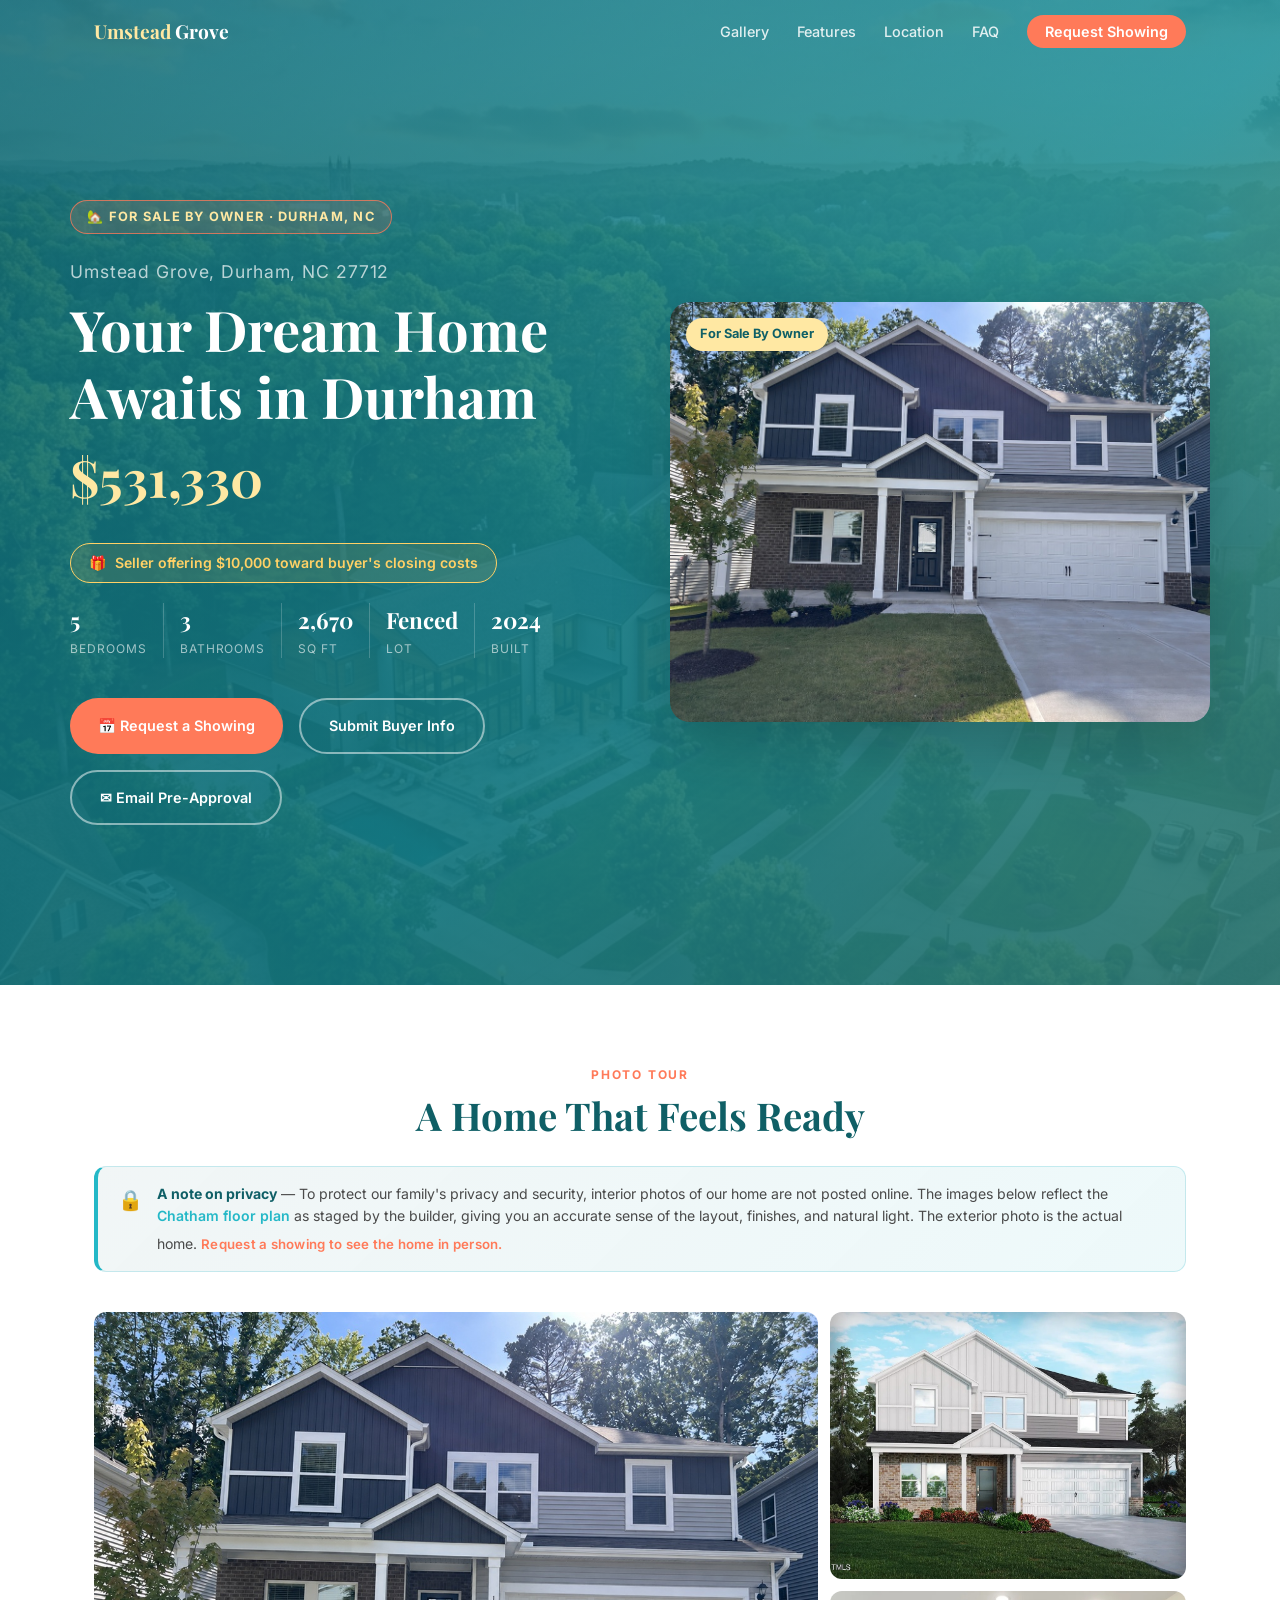
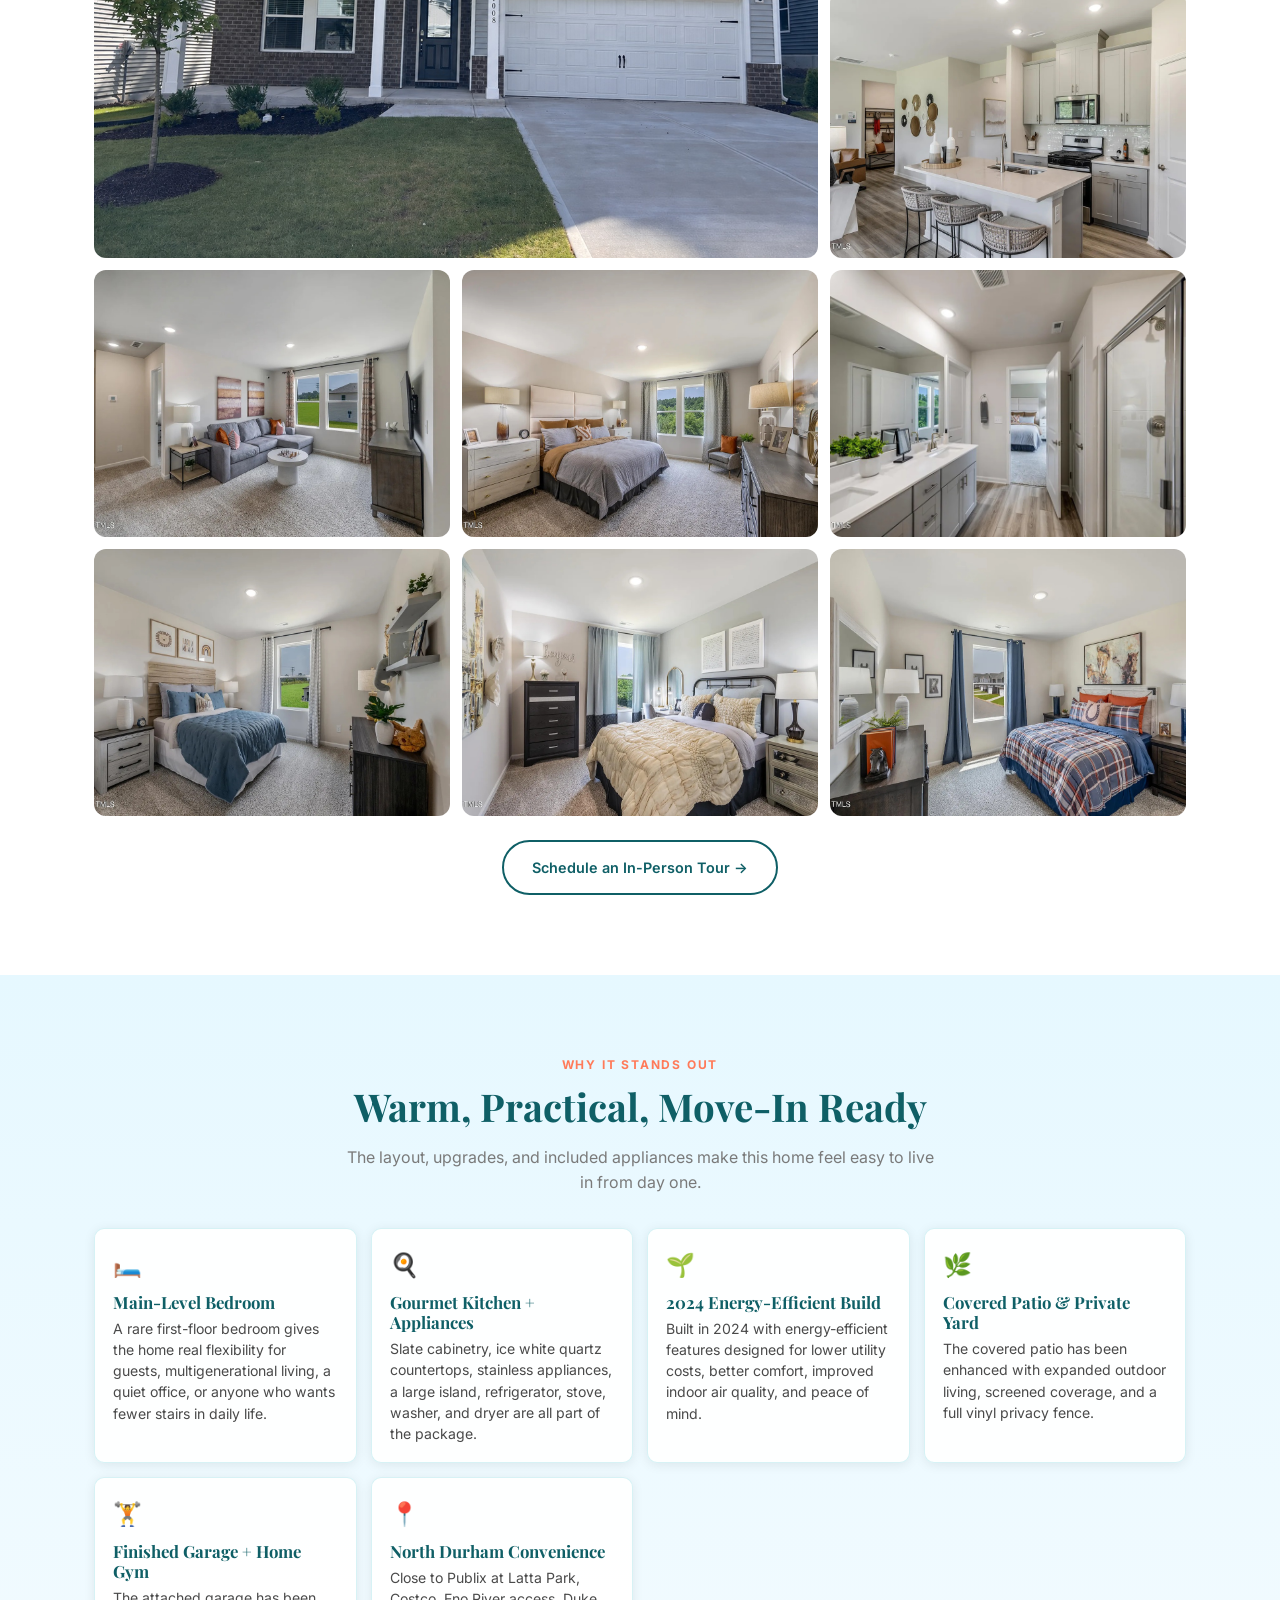
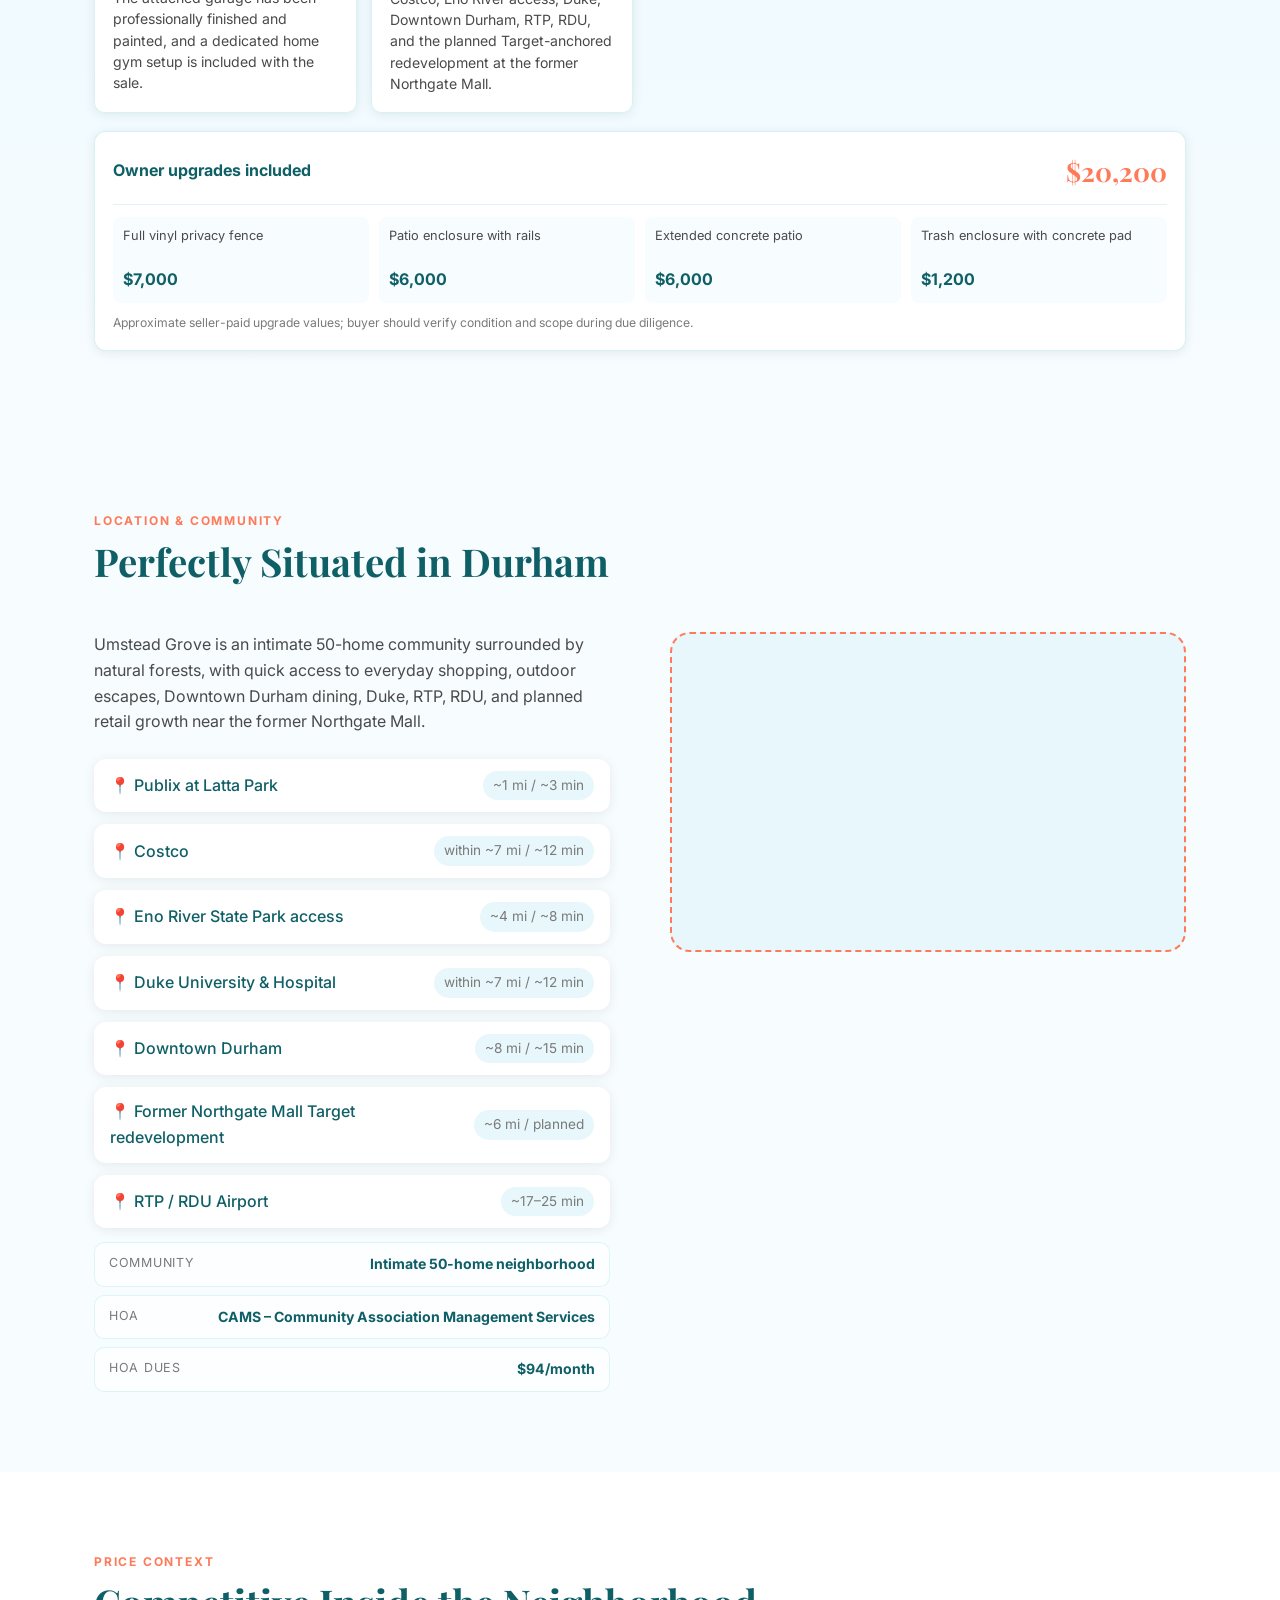
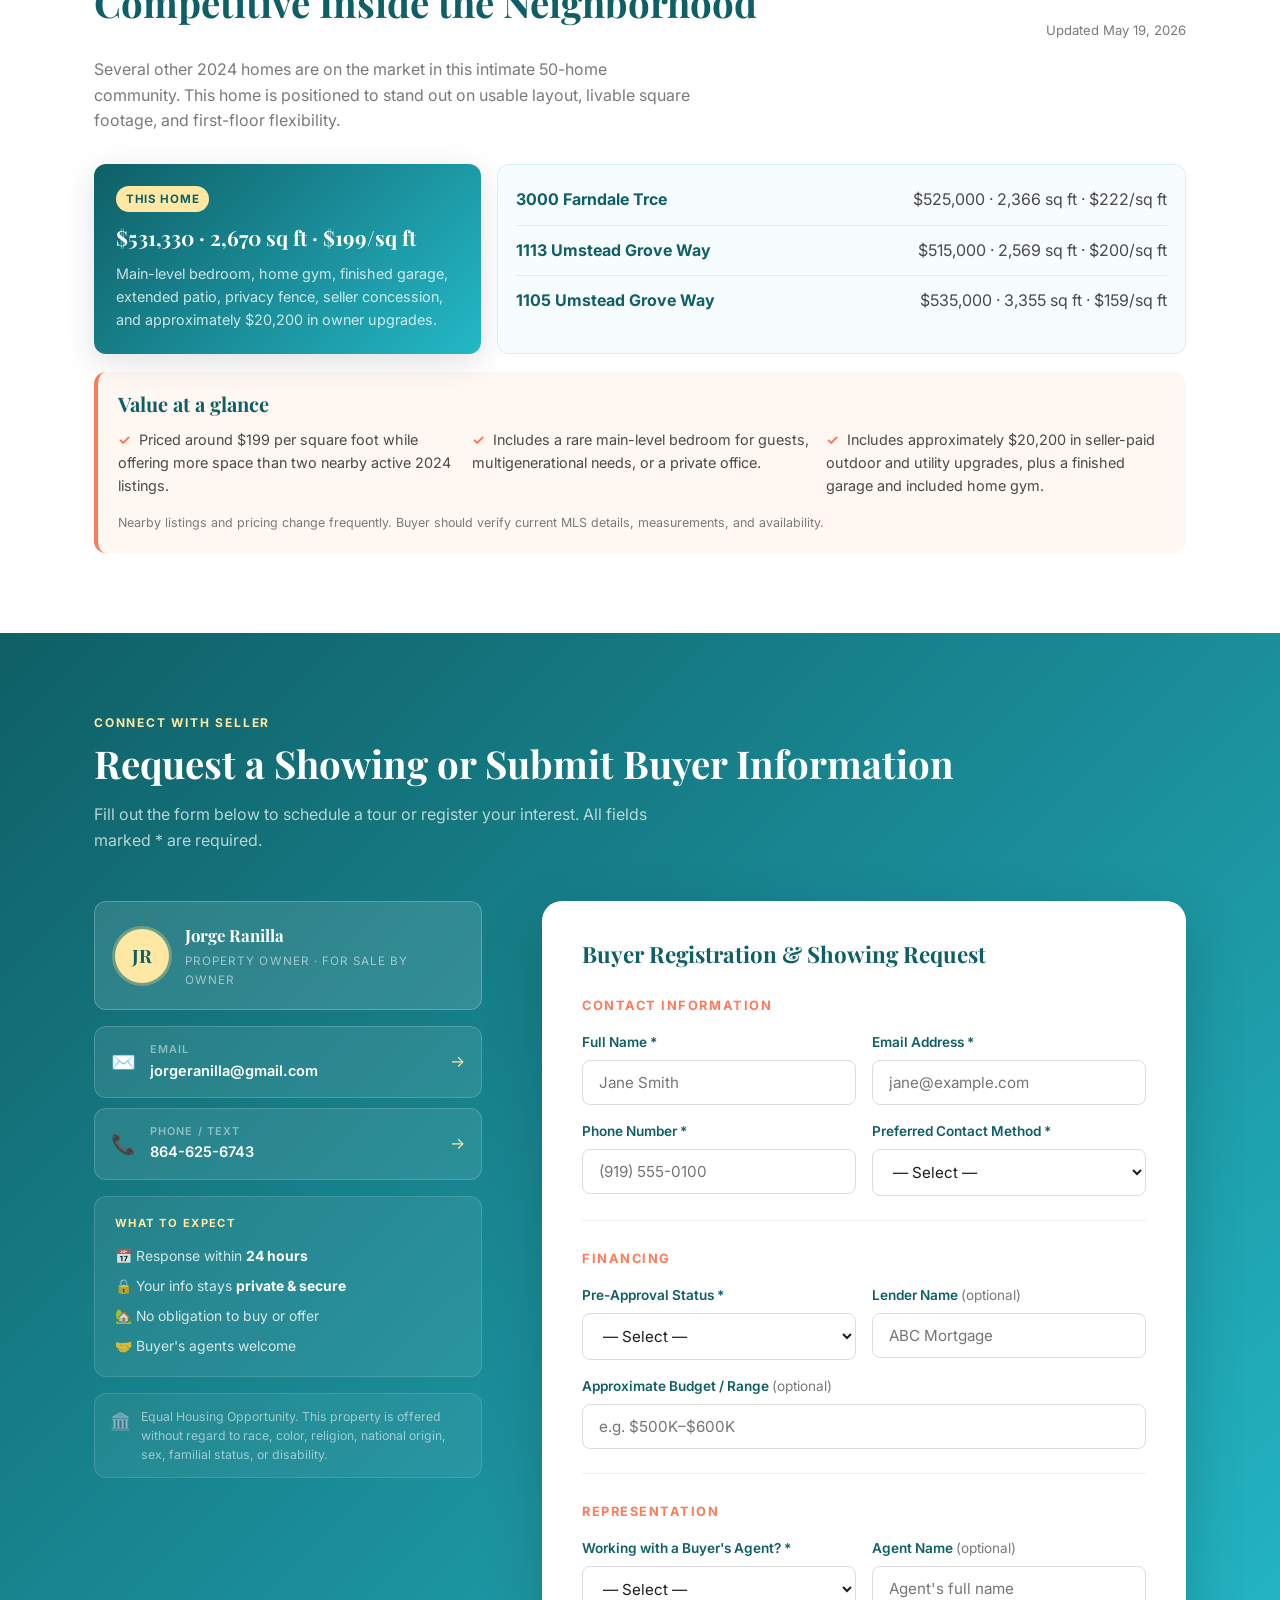
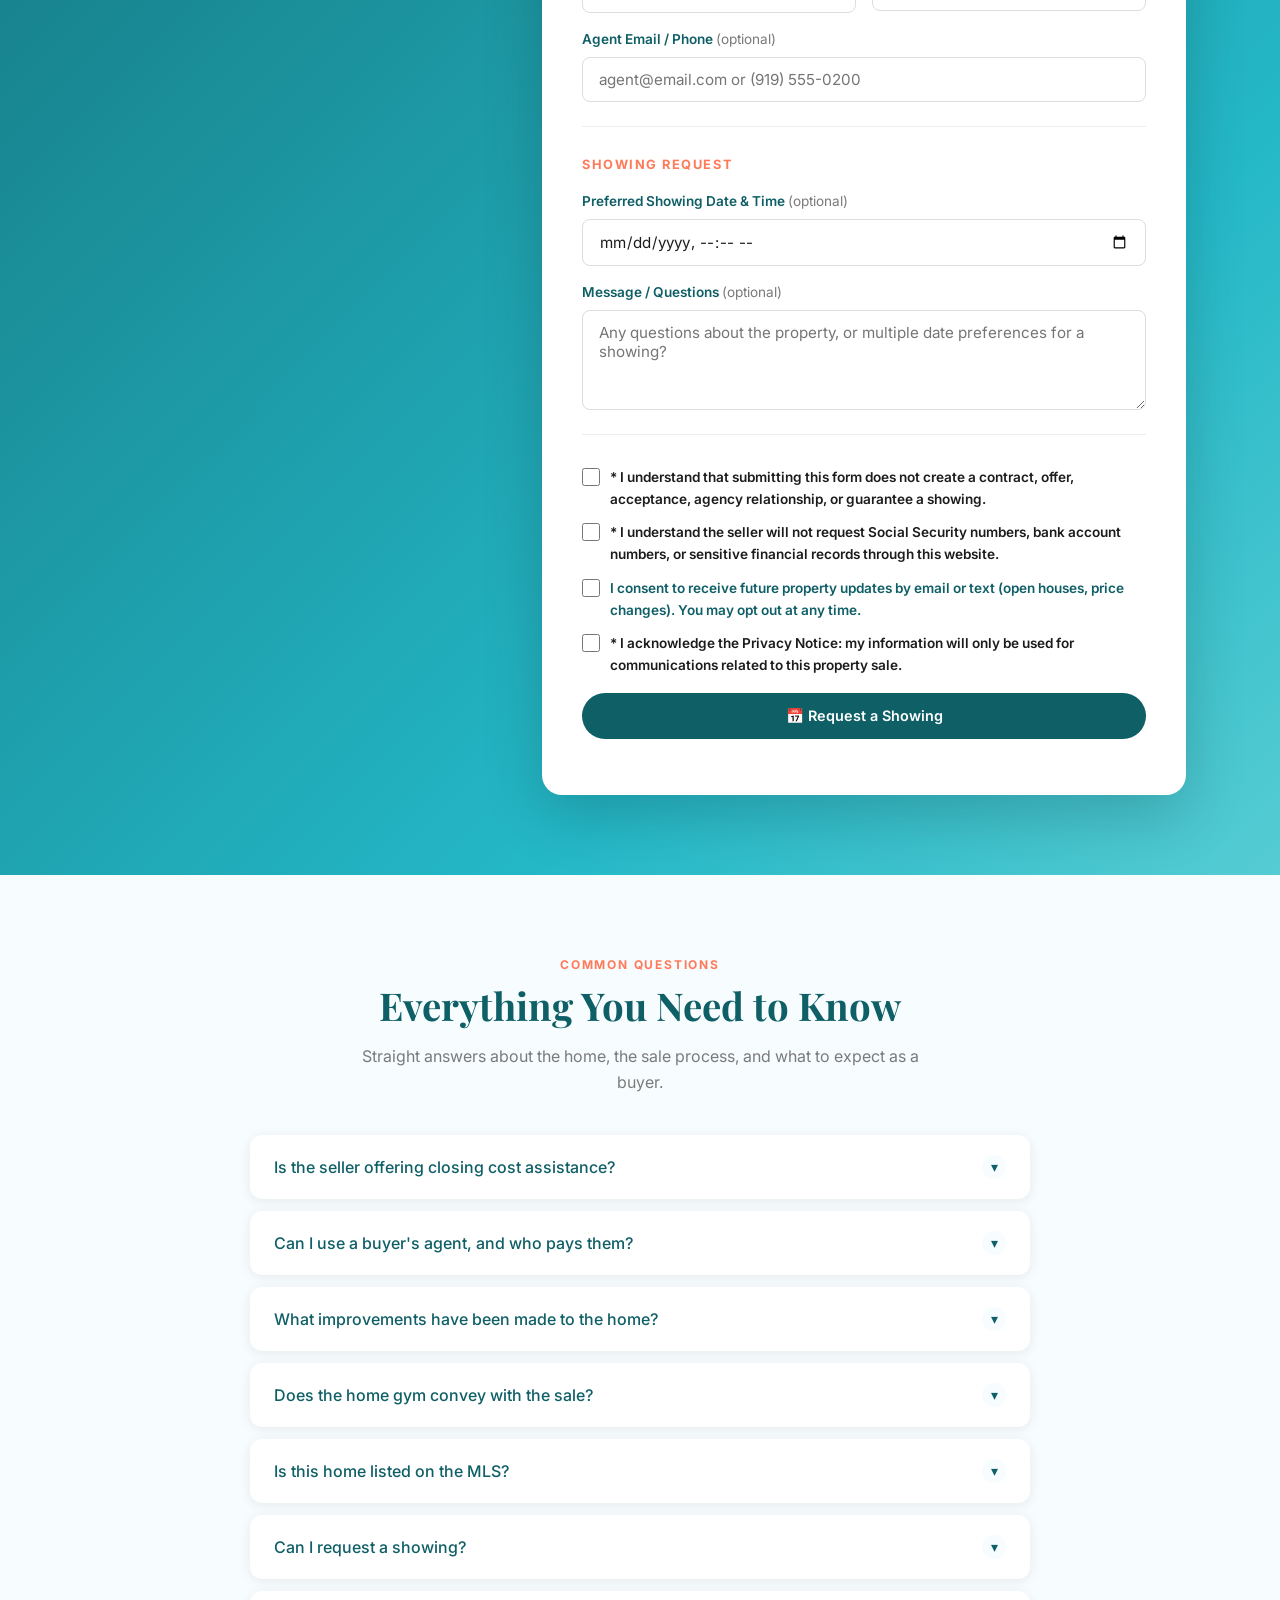
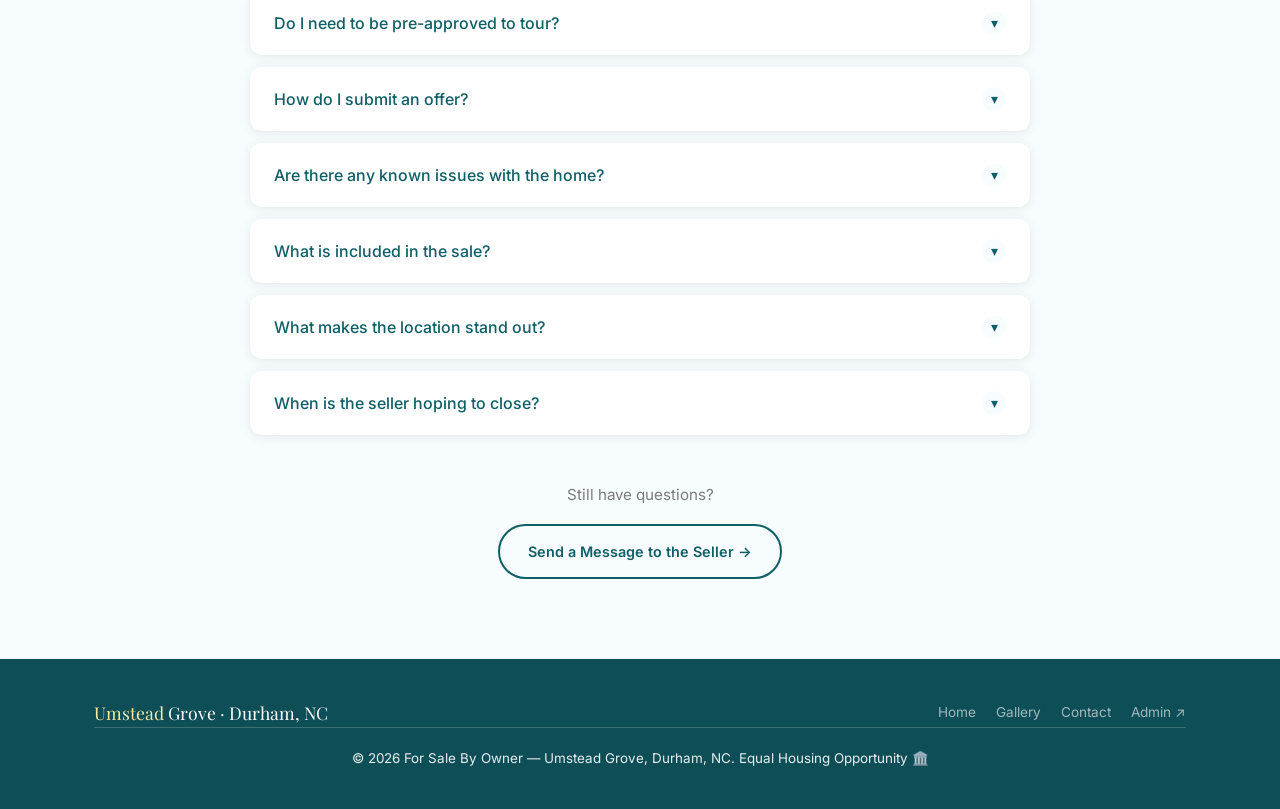
==== index.html @ a85ab36c "new" ====
<!DOCTYPE html>
<html lang="en">
<head>
  <meta charset="UTF-8">
  <meta name="viewport" content="width=device-width, initial-scale=1.0">
  <title id="meta-title">Umstead Grove | Durham, NC | For Sale By Owner</title>
  <meta name="description" id="meta-desc" content="Beautiful home for sale by owner in Durham, NC. Request a showing today.">
  <meta property="og:type" content="website">
  <meta property="og:title" id="og-title" content="Umstead Grove | FSBO Durham NC">
  <meta property="og:image" id="og-image" content="house.png">
  <meta property="og:url" id="og-url" content="">
  <meta name="theme-color" content="#1a3a2e">
  <link rel="stylesheet" href="style.css">
  <script src="config.js"></script>
</head>
<body>

<!-- NAV -->
<nav id="nav">
  <div class="container">
    <div class="nav-inner">
      <div class="nav-logo"><span>Umstead</span> Grove</div>
      <ul class="nav-links" id="nav-links">
        <li><a href="#gallery">Gallery</a></li>
        <li><a href="#highlights">Features</a></li>
        <li><a href="#neighborhood">Location</a></li>
        <li><a href="#faq">FAQ</a></li>
        <li><a href="#contact" class="nav-cta" id="nav-cta-btn">Request Showing</a></li>
      </ul>
      <div class="nav-hamburger" id="hamburger" aria-label="Menu" role="button" tabindex="0">
        <span></span><span></span><span></span>
      </div>
    </div>
    <div class="nav-mobile" id="nav-mobile">
      <a href="#gallery">Gallery</a>
      <a href="#highlights">Features</a>
      <a href="#neighborhood">Location</a>
      <a href="#faq">FAQ</a>
      <a href="#contact">Request a Showing</a>
    </div>
  </div>
</nav>

<!-- HERO -->
<section id="hero">
  <div class="hero-bg"></div>
  <div class="hero-overlay"></div>
  <div class="container hero-content">
    <div class="hero-two-col">
      <div>
        <div class="hero-badge"><span>🏡 For Sale By Owner · Durham, NC</span></div>
        <p class="hero-address" id="hero-address">Loading address…</p>
        <h1 class="hero-title serif">Your Dream Home<br>Awaits in Durham</h1>
        <div class="hero-price" id="hero-price">—</div>
        <div id="hero-concession-badge" style="display:none;margin-bottom:20px">
          <span style="display:inline-flex;align-items:center;gap:8px;background:rgba(201,168,76,0.15);border:1.5px solid var(--gold);border-radius:50px;padding:8px 18px;font-size:0.88rem;color:var(--gold);font-weight:600">
            🎁 <span id="hero-concession-text">Seller offering $10,000 toward buyer's closing costs</span>
          </span>
        </div>
        <div class="hero-stats" id="hero-stats">
          <div class="hero-stat"><span class="hero-stat-val" id="stat-beds">—</span><span class="hero-stat-lbl">Bedrooms</span></div>
          <div class="hero-divider"></div>
          <div class="hero-stat"><span class="hero-stat-val" id="stat-baths">—</span><span class="hero-stat-lbl">Bathrooms</span></div>
          <div class="hero-divider"></div>
          <div class="hero-stat"><span class="hero-stat-val" id="stat-sqft">—</span><span class="hero-stat-lbl">Sq Ft</span></div>
          <div class="hero-divider"></div>
          <div class="hero-stat"><span class="hero-stat-val" id="stat-lot">—</span><span class="hero-stat-lbl">Lot</span></div>
          <div class="hero-divider"></div>
          <div class="hero-stat"><span class="hero-stat-val" id="stat-year">—</span><span class="hero-stat-lbl">Built</span></div>
        </div>
        <div class="hero-actions">
          <a href="#contact" class="btn btn-primary" id="cta-showing">📅 Request a Showing</a>
          <a href="#contact" class="btn btn-outline" id="cta-info">Submit Buyer Info</a>
          <a id="cta-email-preapproval" href="#" class="btn btn-outline">✉ Email Pre-Approval</a>
        </div>
      </div>
      <div class="hero-photo-card reveal">
        <img src="images/9.jpg" alt="Property exterior" id="hero-main-photo">
        <div class="hero-photo-badge">For Sale By Owner</div>
      </div>
    </div>
  </div>
</section>

<!-- GALLERY -->
<section id="gallery">
  <div class="container">
    <div class="text-center">
      <p class="section-label">Photo Tour</p>
      <h2 class="section-title">A Home That Feels Ready</h2>
    </div>

    <!-- Privacy disclaimer -->
    <div class="gallery-disclaimer">
      <span class="gallery-disclaimer-icon">🔒</span>
      <div>
        <strong>A note on privacy</strong> — To protect our family's privacy and security, interior photos of our home are not posted online. The images below reflect the <em>Chatham floor plan</em> as staged by the builder, giving you an accurate sense of the layout, finishes, and natural light. The exterior photo is the actual home.
        <span class="gallery-disclaimer-cta">Request a showing to see the home in person.</span>
      </div>
    </div>

    <div class="gallery-grid" id="gallery-grid"></div>
    <div class="gallery-more">
      <a href="#contact" class="btn btn-outline-green" id="cta-tour">Schedule an In-Person Tour →</a>
    </div>
  </div>
</section>

<!-- HIGHLIGHTS -->
<section id="highlights">
  <div class="container">
    <div class="text-center">
      <p class="section-label">Why It Stands Out</p>
      <h2 class="section-title">Warm, Practical, Move-In Ready</h2>
      <p class="section-sub">The layout, upgrades, and included appliances make this home feel easy to live in from day one.</p>
    </div>
    <div class="highlights-grid" id="highlights-grid"></div>
    <div class="upgrade-summary" id="upgrade-summary"></div>
  </div>
</section>

<!-- NEIGHBORHOOD -->
<section id="neighborhood">
  <div class="container">
    <p class="section-label">Location & Community</p>
    <h2 class="section-title">Perfectly Situated in Durham</h2>
    <div class="neighborhood-grid">
      <div>
        <p id="neighborhood-desc" style="color:var(--text-mid);margin-bottom:24px;"></p>
        <ul class="proximity-list" id="proximity-list"></ul>
        <div class="community-facts" id="community-facts"></div>
      </div>
      <div>
        <div class="map-placeholder" id="map-container">
          <span style="font-size:2rem">🗺️</span>
          <p>Interactive map coming soon</p>
          <p style="font-size:0.8rem">Add Google Maps embed URL to config.js</p>
        </div>
      </div>
    </div>
  </div>
</section>

<!-- MARKET CONTEXT -->
<section id="market-context">
  <div class="container">
    <div class="market-header">
      <div>
        <p class="section-label">Price Context</p>
        <h2 class="section-title">Competitive Inside the Neighborhood</h2>
      </div>
      <p class="market-updated" id="market-updated"></p>
    </div>
    <p class="section-sub" id="market-intro"></p>
    <div class="market-grid" id="market-grid"></div>
    <div hidden>
      <div class="disclosure-card reveal">
        <h3>📋 Available Disclosure Documents</h3>
        <ul id="disclosure-list"></ul>
        <p style="font-size:0.85rem;color:var(--text-light);margin-top:16px;" id="disclosure-notes"></p>
      </div>
      <div class="disclosure-card reveal">
        <h3>🏘️ HOA Information</h3>
        <ul id="hoa-list"></ul>
      </div>
    </div>
    <div class="market-takeaways">
      <h3>Value at a glance</h3>
      <ul id="market-takeaways"></ul>
      <p id="market-disclaimer"></p>
    </div>
  </div>
</section>

<!-- CONTACT / FORM -->
<section id="contact">
  <div class="container">
    <p class="section-label">Connect With Seller</p>
    <h2 class="section-title">Request a Showing or Submit Buyer Information</h2>
    <p class="section-sub">Fill out the form below to schedule a tour or register your interest. All fields marked * are required.</p>
    <div class="contact-grid">

      <!-- SIDEBAR -->
      <div class="contact-info-box reveal">

        <!-- Seller card -->
        <div class="seller-card">
          <div class="seller-avatar">JR</div>
          <div class="seller-info">
            <p class="seller-name" id="seller-name-display">Jorge Ranilla</p>
            <p class="seller-role">Property Owner · For Sale By Owner</p>
          </div>
        </div>

        <!-- Contact methods -->
        <div class="contact-methods">
          <a id="seller-email-link" href="#" class="contact-method-row">
            <span class="cm-icon">✉️</span>
            <span class="cm-body">
              <span class="cm-label">Email</span>
              <span class="cm-value" id="seller-email-display">seller@email.com</span>
            </span>
            <span class="cm-arrow">→</span>
          </a>
          <a id="seller-phone-link" href="#" class="contact-method-row">
            <span class="cm-icon">📞</span>
            <span class="cm-body">
              <span class="cm-label">Phone / Text</span>
              <span class="cm-value" id="seller-phone-display">—</span>
            </span>
            <span class="cm-arrow">→</span>
          </a>
        </div>

        <!-- What to expect -->
        <div class="expect-card">
          <p class="expect-title">What to expect</p>
          <ul class="expect-list">
            <li>📅 Response within <strong>24 hours</strong></li>
            <li>🔒 Your info stays <strong>private &amp; secure</strong></li>
            <li>🏡 No obligation to buy or offer</li>
            <li>🤝 Buyer's agents welcome</li>
          </ul>
        </div>

        <!-- Fair Housing -->
        <div class="fh-badge-full">
          <span class="fh-icon">🏛️</span>
          <span>Equal Housing Opportunity. This property is offered without regard to race, color, religion, national origin, sex, familial status, or disability.</span>
        </div>

      </div>

      <!-- FORM -->
      <div class="form-card">
        <h3 class="serif">Buyer Registration &amp; Showing Request</h3>
        <form id="buyer-form" novalidate>
          <div class="form-grid">

            <p class="form-section-title full">Contact Information</p>

            <div class="form-group">
              <label for="f-name">Full Name *</label>
              <input type="text" id="f-name" name="fullName" class="form-control" autocomplete="name" placeholder="Jane Smith" required>
              <span class="form-error-msg" id="err-name">Please enter your full name.</span>
            </div>
            <div class="form-group">
              <label for="f-email">Email Address *</label>
              <input type="email" id="f-email" name="email" class="form-control" autocomplete="email" placeholder="jane@example.com" required>
              <span class="form-error-msg" id="err-email">Please enter a valid email.</span>
            </div>
            <div class="form-group">
              <label for="f-phone">Phone Number *</label>
              <input type="tel" id="f-phone" name="phone" class="form-control" autocomplete="tel" placeholder="(919) 555-0100" required>
              <span class="form-error-msg" id="err-phone">Please enter your phone number.</span>
            </div>
            <div class="form-group">
              <label for="f-contact-pref">Preferred Contact Method *</label>
              <select id="f-contact-pref" name="contactPreference" class="form-control" required>
                <option value="">— Select —</option>
                <option value="email">Email</option>
                <option value="phone_call">Phone Call</option>
                <option value="text">Text Message</option>
              </select>
            </div>

            <hr class="form-divider full">
            <p class="form-section-title full">Financing</p>

            <div class="form-group">
              <label for="f-preapproved">Pre-Approval Status *</label>
              <select id="f-preapproved" name="preApprovalStatus" class="form-control" required>
                <option value="">— Select —</option>
                <option value="yes">Yes, I am pre-approved</option>
                <option value="in_process">In process</option>
                <option value="no">Not yet</option>
                <option value="prefer_not">Prefer not to say</option>
              </select>
            </div>
            <div class="form-group">
              <label for="f-lender">Lender Name <span class="opt">(optional)</span></label>
              <input type="text" id="f-lender" name="lenderName" class="form-control" placeholder="ABC Mortgage">
            </div>
            <div class="form-group full">
              <label for="f-budget">Approximate Budget / Range <span class="opt">(optional)</span></label>
              <input type="text" id="f-budget" name="budget" class="form-control" placeholder="e.g. $500K–$600K">
            </div>

            <hr class="form-divider full">
            <p class="form-section-title full">Representation</p>

            <div class="form-group">
              <label for="f-agent">Working with a Buyer's Agent? *</label>
              <select id="f-agent" name="hasBuyerAgent" class="form-control" required>
                <option value="">— Select —</option>
                <option value="yes">Yes</option>
                <option value="no">No</option>
              </select>
            </div>
            <div class="form-group">
              <label for="f-agent-name">Agent Name <span class="opt">(optional)</span></label>
              <input type="text" id="f-agent-name" name="agentName" class="form-control" placeholder="Agent's full name">
            </div>
            <div class="form-group full">
              <label for="f-agent-contact">Agent Email / Phone <span class="opt">(optional)</span></label>
              <input type="text" id="f-agent-contact" name="agentContact" class="form-control" placeholder="agent@email.com or (919) 555-0200">
            </div>

            <hr class="form-divider full">
            <p class="form-section-title full">Showing Request</p>

            <div class="form-group full">
              <label for="f-showing-dt">Preferred Showing Date &amp; Time <span class="opt">(optional)</span></label>
              <input type="datetime-local" id="f-showing-dt" name="showingDateTime" class="form-control">
            </div>
            <div class="form-group full">
              <label for="f-message">Message / Questions <span class="opt">(optional)</span></label>
              <textarea id="f-message" name="message" class="form-control" placeholder="Any questions about the property, or multiple date preferences for a showing?"></textarea>
            </div>

            <!-- Hidden file input kept for backend compatibility, but UI removed -->
            <input type="file" id="f-upload" name="preApprovalFile" accept=".pdf,.jpg,.jpeg,.png" style="display:none">
            <div id="upload-file-name" style="display:none"></div>
            <div id="upload-zone" style="display:none"></div>

            <hr class="form-divider full">
            <div class="form-group full">
              <div class="form-checkboxes">
                <label class="check-label required-check">
                  <input type="checkbox" id="chk-no-contract" name="ackNoContract" required>
                  <span>* I understand that submitting this form does not create a contract, offer, acceptance, agency relationship, or guarantee a showing.</span>
                </label>
                <label class="check-label required-check">
                  <input type="checkbox" id="chk-no-sensitive" name="ackNoSensitive" required>
                  <span>* I understand the seller will not request Social Security numbers, bank account numbers, or sensitive financial records through this website.</span>
                </label>
                <label class="check-label">
                  <input type="checkbox" id="chk-consent" name="consentUpdates">
                  <span>I consent to receive future property updates by email or text (open houses, price changes). You may opt out at any time.</span>
                </label>
                <label class="check-label required-check">
                  <input type="checkbox" id="chk-privacy" name="ackPrivacy" required>
                  <span>* I acknowledge the Privacy Notice: my information will only be used for communications related to this property sale.</span>
                </label>
              </div>
              <span class="form-error-msg" id="err-checkboxes">Please check all required boxes above.</span>
            </div>

            <div class="full">
              <button type="submit" class="btn btn-green btn-full" id="submit-btn">
                <span id="submit-label">📅 Request a Showing</span>
              </button>
            </div>
            <div class="full">
              <div class="success-banner" id="success-banner">
                <h4>✅ Request Received!</h4>
                <p>Thank you! The seller will follow up within 24 hours to confirm. Check your email for a confirmation.</p>
              </div>
            </div>

          </div>
        </form>
      </div>
    </div>
  </div>
</section>

<!-- FAQ -->
<section id="faq">
  <div class="container">
    <div class="text-center">
      <p class="section-label">Common Questions</p>
      <h2 class="section-title">Everything You Need to Know</h2>
      <p class="section-sub">Straight answers about the home, the sale process, and what to expect as a buyer.</p>
    </div>
    <div class="faq-list" id="faq-list"></div>
    <div class="faq-cta">
      <p>Still have questions?</p>
      <a href="#contact" class="btn btn-outline-green">Send a Message to the Seller &rarr;</a>
    </div>
  </div>
</section>


<section id="legal" hidden>
  <div class="container">
    <p class="section-label">Legal &amp; Compliance</p>
    <div class="legal-cards">
      <div class="legal-card">
        <h4>🏛️ Fair Housing</h4>
        <p>This property is offered in compliance with the Fair Housing Act. We do not discriminate based on race, color, religion, national origin, sex, familial status, or disability.</p>
      </div>
      <div class="legal-card">
        <h4>🔒 Privacy Notice</h4>
        <p>Information you submit will only be used for communications related to this property sale. We do not sell or share your information with third parties for marketing purposes.</p>
      </div>
      <div class="legal-card">
        <h4>⚠️ Seller Disclaimer</h4>
        <p>Seller is not a licensed real estate agent. Buyer is encouraged to consult their own real estate agent, attorney, lender, inspector, and other professionals.</p>
      </div>
      <div class="legal-card">
        <h4>📄 Form Disclaimer</h4>
        <p>Submitting a form does not create a contract, offer, acceptance, agency relationship, or guarantee of a showing. All information is believed accurate but not guaranteed.</p>
      </div>
      <div class="legal-card">
        <h4>🛡️ Document Security</h4>
        <p>Uploaded pre-approval letters are stored securely and are never publicly accessible. Do not upload documents containing Social Security numbers, bank accounts, or tax returns.</p>
      </div>
    </div>
  </div>
</section>

<!-- FOOTER -->
<footer>
  <div class="container">
    <div class="footer-inner">
      <div class="footer-logo"><span>Umstead</span> Grove · Durham, NC</div>
      <div class="footer-links">
        <a href="#hero">Home</a>
        <a href="#gallery">Gallery</a>
        <a href="#contact">Contact</a>
        <a href="admin.html">Admin ↗</a>
      </div>
    </div>
    <p class="footer-copy" id="footer-copy">© 2026 For Sale By Owner — Umstead Grove, Durham, NC. Equal Housing Opportunity 🏛️</p>
  </div>
</footer>

<!-- LIGHTBOX -->
<div id="lightbox" role="dialog" aria-modal="true" aria-label="Photo viewer">
  <button class="lb-nav lb-prev" id="lb-prev" aria-label="Previous">‹</button>
  <img class="lb-img" id="lb-img" src="" alt="">
  <button class="lb-nav lb-next" id="lb-next" aria-label="Next">›</button>
  <div class="lb-close" id="lb-close" role="button" tabindex="0" aria-label="Close">✕</div>
  <div class="lb-caption" id="lb-caption"></div>
</div>

<!-- TOAST -->
<div id="toast" role="alert" aria-live="polite"></div>

<script src="main.js"></script>
</body>
</html>
---- style.css ----
@import url('https://fonts.googleapis.com/css2?family=Playfair+Display:wght@400;600;700&family=Inter:wght@300;400;500;600&display=swap');

:root {
  --green-dark:   #0f5f66;
  --green-mid:    #24b8c7;
  --green-light:  #9ee9e4;
  --gold:         #ffd166;
  --gold-light:   #ffe8a3;
  --coral:        #ff7a59;
  --sky:          #e6f8ff;
  --cream:        #f7fcff;
  --cream-dark:   #e8f7fb;
  --text-dark:    #1c1c1c;
  --text-mid:     #4a4a4a;
  --text-light:   #7a7a7a;
  --white:        #ffffff;
  --shadow-sm:    0 2px 12px rgba(0,0,0,0.08);
  --shadow-md:    0 8px 32px rgba(0,0,0,0.12);
  --shadow-lg:    0 20px 60px rgba(0,0,0,0.18);
  --radius:       12px;
  --radius-lg:    20px;
  --transition:   0.3s cubic-bezier(0.4,0,0.2,1);
}

*, *::before, *::after { box-sizing: border-box; margin: 0; padding: 0; }
html { scroll-behavior: smooth; font-size: 16px; }
body { font-family: 'Inter', sans-serif; color: var(--text-dark); background: var(--white); line-height: 1.6; }
img { max-width: 100%; display: block; }
a { color: inherit; text-decoration: none; }
button, input, select, textarea { font-family: inherit; }

/* ── TYPOGRAPHY ─────────────────────────────────────── */
.serif { font-family: 'Playfair Display', serif; }
h1,h2,h3 { font-family: 'Playfair Display', serif; line-height: 1.2; }
h1 { font-size: clamp(2rem,5vw,3.5rem); }
h2 { font-size: clamp(1.6rem,3vw,2.4rem); }
h3 { font-size: 1.25rem; }
p  { color: var(--text-mid); }

/* ── LAYOUT ─────────────────────────────────────────── */
.container { max-width: 1140px; margin: 0 auto; padding: 0 24px; }
section { padding: 80px 0; }
.section-label { font-size: 0.75rem; letter-spacing: 0.15em; text-transform: uppercase; color: var(--coral); font-weight: 700; margin-bottom: 8px; }
.section-title { margin-bottom: 16px; color: var(--green-dark); }
.section-sub   { color: var(--text-light); max-width: 600px; }
.text-center   { text-align: center; }
.text-center .section-sub { margin: 0 auto; }

/* ── NAV ────────────────────────────────────────────── */
#nav {
  position: fixed; top: 0; left: 0; right: 0; z-index: 1000;
  padding: 16px 0; transition: background var(--transition), box-shadow var(--transition);
}
#nav.scrolled { background: rgba(21,94,84,0.96); backdrop-filter: blur(12px); box-shadow: var(--shadow-md); }
.nav-inner { display: flex; align-items: center; justify-content: space-between; gap: 24px; }
.nav-logo { font-family: 'Playfair Display', serif; font-size: 1.2rem; color: var(--white); font-weight: 700; }
.nav-logo span { color: var(--gold-light); }
.nav-links { display: flex; gap: 28px; list-style: none; }
.nav-links a { color: rgba(255,255,255,0.85); font-size: 0.9rem; font-weight: 500; transition: color var(--transition); }
.nav-links a:hover { color: var(--gold-light); }
.nav-cta { background: var(--coral); color: var(--white)!important; padding: 8px 18px; border-radius: 50px; font-weight: 600!important; }
.nav-cta:hover { background: #ff916f!important; color: var(--white)!important; }
.nav-hamburger { display: none; flex-direction: column; gap: 5px; cursor: pointer; padding: 4px; }
.nav-hamburger span { width: 24px; height: 2px; background: var(--white); border-radius: 2px; transition: var(--transition); }
.nav-mobile { display: none; flex-direction: column; gap: 16px; padding: 20px 0; }
.nav-mobile a { color: rgba(255,255,255,0.9); font-size: 1rem; font-weight: 500; }
.nav-mobile a:hover { color: var(--gold-light); }

/* ── HERO ────────────────────────────────────────────── */
#hero {
  min-height: 100vh; position: relative; display: flex; align-items: center;
  background: linear-gradient(135deg, #0b7285 0%, #24b8c7 58%, #ffd166 145%);
  overflow: hidden;
}
.hero-bg {
  position: absolute; inset: 0; background-image: url('hero_bg.png');
  background-size: cover; background-position: center;
  opacity: 0.24; filter: saturate(0.9);
}
.hero-overlay { position: absolute; inset: 0; background: linear-gradient(to bottom, rgba(15,95,102,0.36) 0%, rgba(15,95,102,0.70) 100%); }
.hero-content { position: relative; z-index: 2; padding: 120px 0 80px; }
.hero-badge { display: inline-flex; align-items: center; gap: 8px; background: rgba(255,122,89,0.16); border: 1px solid rgba(255,122,89,0.75); border-radius: 50px; padding: 6px 16px; margin-bottom: 24px; }
.hero-badge span { color: var(--gold-light); font-size: 0.8rem; font-weight: 700; letter-spacing: 0.1em; text-transform: uppercase; }
.hero-address { font-size: clamp(0.95rem,2vw,1.1rem); color: rgba(255,255,255,0.7); margin-bottom: 8px; letter-spacing: 0.05em; }
.hero-title { color: var(--white); margin-bottom: 8px; }
.hero-price { font-family: 'Playfair Display', serif; font-size: clamp(2rem,5vw,3.2rem); color: var(--gold-light); font-weight: 700; margin-bottom: 24px; }
.hero-stats { display: flex; flex-wrap: wrap; gap: 16px; margin-bottom: 40px; }
.hero-stat { display: flex; flex-direction: column; }
.hero-stat-val { font-size: 1.4rem; font-weight: 700; color: var(--white); font-family: 'Playfair Display', serif; }
.hero-stat-lbl { font-size: 0.75rem; color: rgba(255,255,255,0.6); text-transform: uppercase; letter-spacing: 0.08em; }
.hero-divider { width: 1px; background: rgba(255,255,255,0.2); align-self: stretch; }
.hero-actions { display: flex; flex-wrap: wrap; gap: 16px; }

/* ── BUTTONS ─────────────────────────────────────────── */
.btn { display: inline-flex; align-items: center; gap: 8px; padding: 14px 28px; border-radius: 50px; font-weight: 600; font-size: 0.9rem; cursor: pointer; border: none; transition: all var(--transition); }
.btn-primary { background: var(--coral); color: var(--white); }
.btn-primary:hover { background: #ff916f; transform: translateY(-2px); box-shadow: 0 8px 24px rgba(255,122,89,0.32); }
.btn-outline { background: transparent; color: var(--white); border: 2px solid rgba(255,255,255,0.5); }
.btn-outline:hover { border-color: var(--gold-light); color: var(--gold-light); transform: translateY(-2px); }
.btn-outline-green { background: transparent; color: var(--green-dark); border: 2px solid var(--green-dark); }
.btn-outline-green:hover { background: var(--green-dark); color: var(--white); transform: translateY(-2px); }
.btn-green { background: var(--green-dark); color: var(--white); }
.btn-green:hover { background: var(--green-mid); transform: translateY(-2px); box-shadow: var(--shadow-md); }
.btn-sm { padding: 10px 20px; font-size: 0.85rem; }
.btn-full { width: 100%; justify-content: center; }

/* ── HERO PHOTO CARD ─────────────────────────────────── */
.hero-photo-card { border-radius: var(--radius-lg); overflow: hidden; box-shadow: var(--shadow-lg); position: relative; }
.hero-photo-card img { width: 100%; height: 420px; object-fit: cover; }
.hero-photo-badge { position: absolute; top: 16px; left: 16px; background: var(--gold-light); color: var(--green-dark); padding: 6px 14px; border-radius: 50px; font-size: 0.8rem; font-weight: 700; }
.hero-two-col { display: grid; grid-template-columns: 1fr 1fr; gap: 60px; align-items: center; }
@media(max-width:900px) { .hero-two-col { grid-template-columns: 1fr; } }

/* ── HIGHLIGHTS ─────────────────────────────────────── */
#highlights { background: linear-gradient(180deg, var(--sky) 0%, var(--cream) 100%); }
.highlights-grid { display: grid; grid-template-columns: repeat(auto-fit, minmax(235px, 1fr)); gap: 14px; margin-top: 32px; }
.highlight-card { background: rgba(255,255,255,0.94); border-radius: 10px; padding: 18px; box-shadow: var(--shadow-sm); transition: all var(--transition); border: 1px solid rgba(36,184,199,0.18); }
.highlight-card:hover { transform: translateY(-4px); box-shadow: var(--shadow-md); border-color: var(--coral); }
.highlight-icon { font-size: 1.45rem; margin-bottom: 8px; }
.highlight-card h3 { color: var(--green-dark); margin-bottom: 6px; font-size: 1.05rem; }
.highlight-card p { font-size: 0.88rem; line-height: 1.5; }
.upgrade-summary { margin-top: 18px; background: var(--white); border: 1px solid rgba(36,184,199,0.18); border-radius: 12px; box-shadow: var(--shadow-sm); padding: 18px; }
.upgrade-total { display: flex; justify-content: space-between; align-items: center; gap: 16px; padding-bottom: 12px; border-bottom: 1px solid rgba(36,184,199,0.16); }
.upgrade-total span { color: var(--green-dark); font-weight: 700; }
.upgrade-total strong { color: var(--coral); font-family: 'Playfair Display', serif; font-size: 1.65rem; }
.upgrade-list { display: grid; grid-template-columns: repeat(4, 1fr); gap: 10px; margin-top: 12px; }
.upgrade-list div { background: var(--cream); border-radius: 8px; padding: 10px; }
.upgrade-list span { display: block; color: var(--text-mid); font-size: 0.8rem; line-height: 1.35; min-height: 34px; }
.upgrade-list strong { display: block; color: var(--green-dark); margin-top: 6px; }
.upgrade-summary p { color: var(--text-light); font-size: 0.76rem; margin-top: 10px; }
@media(max-width:900px) { .upgrade-list { grid-template-columns: repeat(2, 1fr); } }
@media(max-width:520px) { .upgrade-total { align-items: flex-start; flex-direction: column; } .upgrade-list { grid-template-columns: 1fr; } }

/* ── GALLERY ─────────────────────────────────────────── */
#gallery { background: var(--white); }
.gallery-grid { display: grid; grid-template-columns: repeat(3, 1fr); grid-template-rows: auto auto; gap: 12px; margin-top: 40px; }
.gallery-item { border-radius: var(--radius); overflow: hidden; cursor: pointer; position: relative; aspect-ratio: 4/3; }
.gallery-item:first-child { grid-column: span 2; grid-row: span 2; aspect-ratio: unset; }
.gallery-item img { width: 100%; height: 100%; object-fit: cover; transition: transform 0.5s ease; }
.gallery-item:hover img { transform: scale(1.05); }
.gallery-caption { position: absolute; bottom: 0; left: 0; right: 0; background: linear-gradient(transparent, rgba(0,0,0,0.7)); color: var(--white); padding: 20px 12px 12px; font-size: 0.8rem; opacity: 0; transition: opacity var(--transition); }
.gallery-item:hover .gallery-caption { opacity: 1; }
.gallery-more { display: flex; justify-content: center; margin-top: 24px; }

/* Gallery privacy disclaimer */
.gallery-disclaimer {
  display: flex; align-items: flex-start; gap: 14px;
  background: linear-gradient(135deg, rgba(15,95,102,0.06) 0%, rgba(36,184,199,0.08) 100%);
  border: 1px solid rgba(36,184,199,0.22);
  border-left: 4px solid var(--green-mid);
  border-radius: var(--radius);
  padding: 16px 20px;
  margin: 28px 0 32px;
  font-size: 0.88rem;
  color: var(--text-mid);
  line-height: 1.6;
}
.gallery-disclaimer-icon { font-size: 1.25rem; flex-shrink: 0; margin-top: 1px; }
.gallery-disclaimer strong { color: var(--green-dark); }
.gallery-disclaimer em { color: var(--green-mid); font-style: normal; font-weight: 600; }
.gallery-disclaimer-cta { display: inline-block; margin-top: 6px; color: var(--coral); font-weight: 600; font-size: 0.83rem; letter-spacing: 0.02em; }

/* MARKET CONTEXT */
#market-context { background: var(--white); }
.market-header { display: flex; justify-content: space-between; align-items: end; gap: 24px; margin-bottom: 16px; }
.market-updated { color: var(--text-light); font-size: 0.82rem; white-space: nowrap; }
.market-grid { display: grid; grid-template-columns: minmax(260px, 0.9fr) 1.6fr; gap: 16px; margin-top: 30px; }
.market-card { border-radius: var(--radius); padding: 22px; background: var(--cream); display: flex; flex-direction: column; gap: 12px; }
.market-card.featured { background: linear-gradient(135deg, var(--green-dark), var(--green-mid)); color: var(--white); box-shadow: var(--shadow-md); }
.market-card h3 { color: var(--white); font-size: 1.3rem; line-height: 1.25; }
.market-card p { color: rgba(255,255,255,0.78); font-size: 0.9rem; }
.market-pill { align-self: flex-start; background: var(--gold-light); color: var(--green-dark); border-radius: 50px; padding: 4px 10px; font-size: 0.72rem; font-weight: 700; text-transform: uppercase; letter-spacing: 0.06em; }
.market-comps { background: var(--cream); border: 1px solid rgba(36,184,199,0.16); border-radius: var(--radius); padding: 10px 18px; }
.market-comp-row { display: flex; justify-content: space-between; gap: 16px; padding: 12px 0; border-bottom: 1px solid rgba(36,184,199,0.16); color: var(--text-mid); }
.market-comp-row:last-child { border-bottom: none; }
.market-comp-row strong { color: var(--green-dark); }
.market-comp-row span { text-align: right; }
.market-takeaways { margin-top: 18px; background: #fff7f2; border-left: 4px solid var(--coral); border-radius: var(--radius); padding: 20px; }
.market-takeaways h3 { color: var(--green-dark); margin-bottom: 12px; }
.market-takeaways ul { display: grid; grid-template-columns: repeat(3, 1fr); gap: 14px; list-style: none; }
.market-takeaways li { color: var(--text-mid); font-size: 0.9rem; }
.market-takeaways li::before { content: '✓'; color: var(--coral); font-weight: 700; margin-right: 8px; }
.market-takeaways p { color: var(--text-light); font-size: 0.78rem; margin-top: 16px; }
@media(max-width:980px) { .market-grid { grid-template-columns: 1fr; } .market-takeaways ul { grid-template-columns: 1fr; } }
@media(max-width:600px) { .market-header { align-items: start; flex-direction: column; } .market-updated { white-space: normal; } .market-comp-row { flex-direction: column; gap: 3px; } .market-comp-row span { text-align: left; } }

/* ── LIGHTBOX ────────────────────────────────────────── */
#lightbox { display: none; position: fixed; inset: 0; z-index: 2000; background: rgba(0,0,0,0.9); align-items: center; justify-content: center; padding: 20px; }
#lightbox.open { display: flex; }
.lb-img { max-height: 85vh; max-width: 90vw; border-radius: var(--radius); object-fit: contain; }
.lb-close { position: absolute; top: 20px; right: 24px; color: var(--white); font-size: 2rem; cursor: pointer; width: 44px; height: 44px; display: flex; align-items: center; justify-content: center; background: rgba(255,255,255,0.1); border-radius: 50%; }
.lb-close:hover { background: rgba(255,255,255,0.2); }
.lb-nav { position: absolute; top: 50%; transform: translateY(-50%); background: rgba(255,255,255,0.1); border: none; color: var(--white); font-size: 1.8rem; width: 52px; height: 52px; border-radius: 50%; cursor: pointer; display: flex; align-items: center; justify-content: center; transition: background var(--transition); }
.lb-nav:hover { background: rgba(255,255,255,0.25); }
.lb-prev { left: 16px; }
.lb-next { right: 16px; }
.lb-caption { position: absolute; bottom: 20px; left: 50%; transform: translateX(-50%); color: rgba(255,255,255,0.8); font-size: 0.9rem; white-space: nowrap; }

/* ── NEIGHBORHOOD ────────────────────────────────────── */
#neighborhood { background: var(--cream); }
.neighborhood-grid { display: grid; grid-template-columns: 1fr 1fr; gap: 60px; align-items: start; margin-top: 48px; }
.proximity-list { list-style: none; display: flex; flex-direction: column; gap: 12px; }
.proximity-list li { display: flex; justify-content: space-between; align-items: center; gap: 12px; padding: 12px 16px; background: var(--white); border-radius: var(--radius); box-shadow: var(--shadow-sm); }
.proximity-name { font-weight: 500; color: var(--green-dark); min-width: 0; }
.proximity-dist { font-size: 0.85rem; color: var(--text-light); background: var(--cream-dark); padding: 4px 10px; border-radius: 50px; white-space: nowrap; flex-shrink: 0; }
.community-facts { display: grid; gap: 8px; margin-top: 14px; }
.community-facts div { display: flex; justify-content: space-between; gap: 14px; background: rgba(255,255,255,0.72); border: 1px solid rgba(36,184,199,0.14); border-radius: 10px; padding: 10px 14px; }
.community-facts span { color: var(--text-light); font-size: 0.78rem; text-transform: uppercase; letter-spacing: 0.06em; }
.community-facts strong { color: var(--green-dark); text-align: right; font-size: 0.88rem; }
.map-placeholder { border-radius: var(--radius-lg); overflow: hidden; background: var(--cream-dark); height: 320px; display: flex; align-items: center; justify-content: center; flex-direction: column; gap: 12px; border: 2px dashed var(--coral); }
.map-placeholder p { color: var(--text-light); font-size: 0.9rem; }
@media(max-width:768px) { .neighborhood-grid { grid-template-columns: 1fr; } }

/* ── DISCLOSURES ─────────────────────────────────────── */
#disclosures { background: var(--white); }
.disclosure-grid { display: grid; grid-template-columns: 1fr 1fr; gap: 32px; margin-top: 40px; }
.disclosure-card { background: var(--cream); border-radius: var(--radius); padding: 28px; border-left: 4px solid var(--gold); }
.disclosure-card h3 { color: var(--green-dark); margin-bottom: 12px; }
.disclosure-card ul { list-style: none; display: flex; flex-direction: column; gap: 8px; }
.disclosure-card li { display: flex; gap: 10px; align-items: flex-start; color: var(--text-mid); font-size: 0.9rem; }
.disclosure-card li::before { content: '✓'; color: var(--gold); font-weight: 700; flex-shrink: 0; }
@media(max-width:768px) { .disclosure-grid { grid-template-columns: 1fr; } }

/* ── FAQ ─────────────────────────────────────────────── */
#faq { background: var(--cream); }
.faq-list { max-width: 780px; margin: 40px auto 0; display: flex; flex-direction: column; gap: 12px; }
.faq-item { background: var(--white); border-radius: var(--radius); overflow: hidden; box-shadow: var(--shadow-sm); }
.faq-q { width: 100%; text-align: left; padding: 20px 24px; background: none; border: none; cursor: pointer; display: flex; justify-content: space-between; align-items: center; gap: 16px; font-size: 1rem; font-weight: 500; color: var(--green-dark); }
.faq-q:hover { color: var(--gold); }
.faq-arrow { width: 24px; height: 24px; flex-shrink: 0; transition: transform var(--transition); border-radius: 50%; background: var(--cream); display: flex; align-items: center; justify-content: center; font-size: 0.85rem; }
.faq-item.open .faq-arrow { transform: rotate(180deg); background: var(--gold); color: var(--green-dark); }
.faq-a { max-height: 0; overflow: hidden; transition: max-height 0.35s ease; }
.faq-a-inner { padding: 0 24px 20px; color: var(--text-mid); font-size: 0.95rem; line-height: 1.7; }
.faq-cta { text-align: center; margin-top: 48px; display: flex; flex-direction: column; align-items: center; gap: 16px; }
.faq-cta p { color: var(--text-light); font-size: 0.95rem; }

/* ── FORM SECTION ────────────────────────────────────── */
#contact { background: linear-gradient(135deg, #0f5f66 0%, #24b8c7 76%, #9ee9e4 135%); }
#contact .section-label { color: var(--gold-light); }
#contact .section-title { color: var(--white); }
#contact .section-sub { color: rgba(255,255,255,0.7); }
.contact-grid { display: grid; grid-template-columns: 1fr 1.6fr; gap: 60px; align-items: start; margin-top: 48px; }
@media(max-width:900px) { .contact-grid { grid-template-columns: 1fr; } }
.contact-info-box { display: flex; flex-direction: column; gap: 16px; }

/* Seller card */
.seller-card { display: flex; align-items: center; gap: 16px; background: rgba(255,255,255,0.12); border: 1px solid rgba(255,255,255,0.22); border-radius: var(--radius); padding: 20px; }
.seller-avatar { width: 54px; height: 54px; border-radius: 50%; background: var(--gold-light); color: var(--green-dark); font-family: 'Playfair Display', serif; font-size: 1.15rem; font-weight: 700; display: flex; align-items: center; justify-content: center; flex-shrink: 0; box-shadow: 0 0 0 3px rgba(255,225,130,0.3); }
.seller-info { display: flex; flex-direction: column; gap: 3px; }
.seller-name { color: var(--white); font-weight: 700; font-size: 1.05rem; font-family: 'Playfair Display', serif; }
.seller-role { color: rgba(255,255,255,0.55); font-size: 0.73rem; text-transform: uppercase; letter-spacing: 0.09em; }

/* Contact method rows */
.contact-methods { display: flex; flex-direction: column; gap: 10px; }
.contact-method-row { display: flex; align-items: center; gap: 14px; background: rgba(255,255,255,0.09); border: 1px solid rgba(255,255,255,0.17); border-radius: var(--radius); padding: 14px 16px; transition: all var(--transition); text-decoration: none; }
.contact-method-row:hover { background: rgba(255,255,255,0.18); border-color: var(--gold-light); transform: translateX(4px); }
.cm-icon { font-size: 1.25rem; flex-shrink: 0; }
.cm-body { display: flex; flex-direction: column; gap: 1px; flex: 1; min-width: 0; }
.cm-label { font-size: 0.68rem; text-transform: uppercase; letter-spacing: 0.1em; color: rgba(255,255,255,0.48); font-weight: 600; }
.cm-value { color: var(--white); font-weight: 600; font-size: 0.91rem; white-space: nowrap; overflow: hidden; text-overflow: ellipsis; }
.cm-arrow { color: var(--gold-light); font-size: 1rem; flex-shrink: 0; transition: transform var(--transition); }
.contact-method-row:hover .cm-arrow { transform: translateX(3px); }

/* What to expect */
.expect-card { background: rgba(255,255,255,0.07); border: 1px solid rgba(255,255,255,0.13); border-radius: var(--radius); padding: 18px 20px; }
.expect-title { color: var(--gold-light); font-size: 0.7rem; text-transform: uppercase; letter-spacing: 0.13em; font-weight: 700; margin-bottom: 12px; }
.expect-list { list-style: none; display: flex; flex-direction: column; gap: 8px; }
.expect-list li { color: rgba(255,255,255,0.8); font-size: 0.87rem; }
.expect-list li strong { color: var(--white); }

/* Fair Housing full badge */
.fh-badge-full { display: flex; align-items: flex-start; gap: 10px; background: rgba(255,255,255,0.06); border: 1px solid rgba(255,255,255,0.12); border-radius: var(--radius); padding: 13px 15px; font-size: 0.77rem; color: rgba(255,255,255,0.55); line-height: 1.55; }
.fh-badge-full .fh-icon { font-size: 1.05rem; flex-shrink: 0; margin-top: 1px; }

/* Legacy cards */
.info-card { background: rgba(255,255,255,0.13); border: 1px solid rgba(255,255,255,0.22); border-radius: var(--radius); padding: 20px; }
.info-card h4 { color: var(--gold-light); margin-bottom: 8px; font-family: 'Playfair Display', serif; }
.info-card p, .info-card a { color: rgba(255,255,255,0.8); font-size: 0.9rem; }
.info-card a:hover { color: var(--gold-light); }
.preapproval-box { background: rgba(255,183,3,0.16); border: 1px solid rgba(255,209,102,0.45); border-radius: var(--radius); padding: 20px; }
.preapproval-box h4 { color: var(--gold-light); margin-bottom: 8px; }
.preapproval-box p { color: rgba(255,255,255,0.75); font-size: 0.88rem; }

/* ── FORM CARD ───────────────────────────────────────── */
.form-card { background: var(--white); border-radius: var(--radius-lg); padding: 40px; box-shadow: var(--shadow-lg); }
.form-card h3 { color: var(--green-dark); margin-bottom: 24px; font-size: 1.4rem; }
.form-grid { display: grid; grid-template-columns: 1fr 1fr; gap: 16px; }
.form-grid .full { grid-column: span 2; }
@media(max-width:600px) { .form-grid { grid-template-columns: 1fr; } .form-grid .full { grid-column: span 1; } }
.form-group { display: flex; flex-direction: column; gap: 6px; }
.form-group label { font-size: 0.85rem; font-weight: 600; color: var(--green-dark); }
.form-group label .opt { color: var(--text-light); font-weight: 400; }
.form-control { padding: 12px 16px; border: 1.5px solid #ddd; border-radius: 8px; font-size: 0.95rem; color: var(--text-dark); background: var(--white); transition: border-color var(--transition), box-shadow var(--transition); }
.form-control:focus { outline: none; border-color: var(--green-mid); box-shadow: 0 0 0 3px rgba(42,157,143,0.14); }
.form-control.error { border-color: #e05252; }
textarea.form-control { resize: vertical; min-height: 100px; }
.upload-zone { border: 2px dashed #ddd; border-radius: var(--radius); padding: 28px; text-align: center; cursor: pointer; transition: all var(--transition); background: var(--cream); }
.upload-zone:hover, .upload-zone.dragover { border-color: var(--green-mid); background: rgba(42,157,143,0.06); }
.upload-zone .upload-icon { font-size: 2rem; margin-bottom: 8px; }
.upload-zone p { font-size: 0.85rem; color: var(--text-light); }
.upload-zone strong { color: var(--green-dark); }
.upload-file-name { margin-top: 8px; font-size: 0.85rem; color: var(--green-mid); font-weight: 500; }
.form-checkboxes { display: flex; flex-direction: column; gap: 12px; margin-top: 8px; }
.check-label { display: flex; align-items: flex-start; gap: 10px; cursor: pointer; font-size: 0.85rem; color: var(--text-mid); }
.check-label input[type=checkbox] { width: 18px; height: 18px; flex-shrink: 0; accent-color: var(--green-mid); margin-top: 1px; cursor: pointer; }
.check-label.required-check span { color: var(--text-dark); }
.form-divider { border: none; border-top: 1px solid #eee; margin: 8px 0; }
.form-section-title { font-size: 0.8rem; text-transform: uppercase; letter-spacing: 0.12em; color: var(--coral); font-weight: 700; margin-top: 4px; }
.form-error-msg { font-size: 0.8rem; color: #e05252; display: none; }
.form-error-msg.show { display: block; }
.success-banner { display: none; background: #e8f5e9; border: 1px solid #a5d6a7; border-radius: var(--radius); padding: 20px; margin-top: 16px; text-align: center; }
.success-banner.show { display: block; }
.success-banner h4 { color: #2e7d32; margin-bottom: 6px; }
.success-banner p { color: #388e3c; font-size: 0.9rem; }

/* ── LEGAL BAR ───────────────────────────────────────── */
#legal { background: var(--cream-dark); padding: 40px 0; }
.legal-cards { display: grid; grid-template-columns: repeat(auto-fit, minmax(260px, 1fr)); gap: 16px; }
.legal-card { background: var(--white); border-radius: var(--radius); padding: 20px; border-left: 3px solid var(--green-mid); box-shadow: var(--shadow-sm); }
.legal-card h4 { font-size: 0.9rem; color: var(--green-dark); margin-bottom: 6px; display: flex; align-items: center; gap: 6px; }
.legal-card p { font-size: 0.8rem; color: var(--text-light); line-height: 1.5; }

/* ── FOOTER ──────────────────────────────────────────── */
footer { background: #0e4f57; color: rgba(255,255,255,0.78); padding: 40px 0; }
.footer-inner { display: flex; flex-wrap: wrap; justify-content: space-between; align-items: center; gap: 16px; }
.footer-logo { font-family: 'Playfair Display', serif; color: var(--white); font-size: 1.1rem; }
.footer-logo span { color: var(--gold-light); }
.footer-links { display: flex; gap: 20px; }
.footer-links a { font-size: 0.85rem; color: rgba(255,255,255,0.6); transition: color var(--transition); }
.footer-links a:hover { color: var(--gold-light); }
.footer-copy { color: rgba(255,255,255,0.9); font-size: 0.84rem; width: 100%; text-align: center; padding-top: 20px; border-top: 1px solid rgba(255,255,255,0.18); }

/* ── FAIR HOUSING BADGE ──────────────────────────────── */
.fh-badge { display: inline-flex; align-items: center; gap: 8px; background: var(--cream); border: 1px solid #ddd; border-radius: 8px; padding: 8px 14px; font-size: 0.8rem; color: var(--text-mid); }
.fh-icon { font-size: 1.2rem; }

/* ── TOAST ───────────────────────────────────────────── */
#toast { position: fixed; bottom: 24px; right: 24px; z-index: 3000; background: var(--green-dark); color: var(--white); padding: 14px 24px; border-radius: var(--radius); box-shadow: var(--shadow-lg); font-size: 0.9rem; transform: translateY(80px); opacity: 0; transition: all 0.4s ease; pointer-events: none; max-width: 320px; }
#toast.show { transform: translateY(0); opacity: 1; }
#toast.error { background: #c62828; }

/* ── LOADING SPINNER ─────────────────────────────────── */
.spinner { width: 20px; height: 20px; border: 2px solid rgba(255,255,255,0.3); border-top-color: var(--white); border-radius: 50%; animation: spin 0.7s linear infinite; }
@keyframes spin { to { transform: rotate(360deg); } }

/* ── SCROLL REVEAL ───────────────────────────────────── */
.reveal { opacity: 0; transform: translateY(24px); transition: opacity 0.6s ease, transform 0.6s ease; }
.reveal.visible { opacity: 1; transform: none; }

/* ── ADMIN LINK ──────────────────────────────────────── */
.admin-float { position: fixed; bottom: 24px; left: 24px; z-index: 999; }
.admin-float a { background: rgba(26,58,46,0.9); color: rgba(255,255,255,0.7); font-size: 0.75rem; padding: 8px 14px; border-radius: 50px; backdrop-filter: blur(8px); transition: all var(--transition); }
.admin-float a:hover { color: var(--gold-light); }

/* ── MOBILE NAV ──────────────────────────────────────── */
@media(max-width:768px) {
  .nav-links { display: none; }
  .nav-hamburger { display: flex; }
  .nav-mobile.open { display: flex; }
  section { padding: 60px 0; }
  .gallery-grid { grid-template-columns: 1fr 1fr; }
  .gallery-item:first-child { grid-column: span 2; }
  .form-card { padding: 24px; }
}
@media(max-width:480px) {
  .gallery-grid { grid-template-columns: 1fr; }
  .gallery-item:first-child { grid-column: span 1; }
  .hero-actions { flex-direction: column; }
  .hero-stats { gap: 16px; }
}
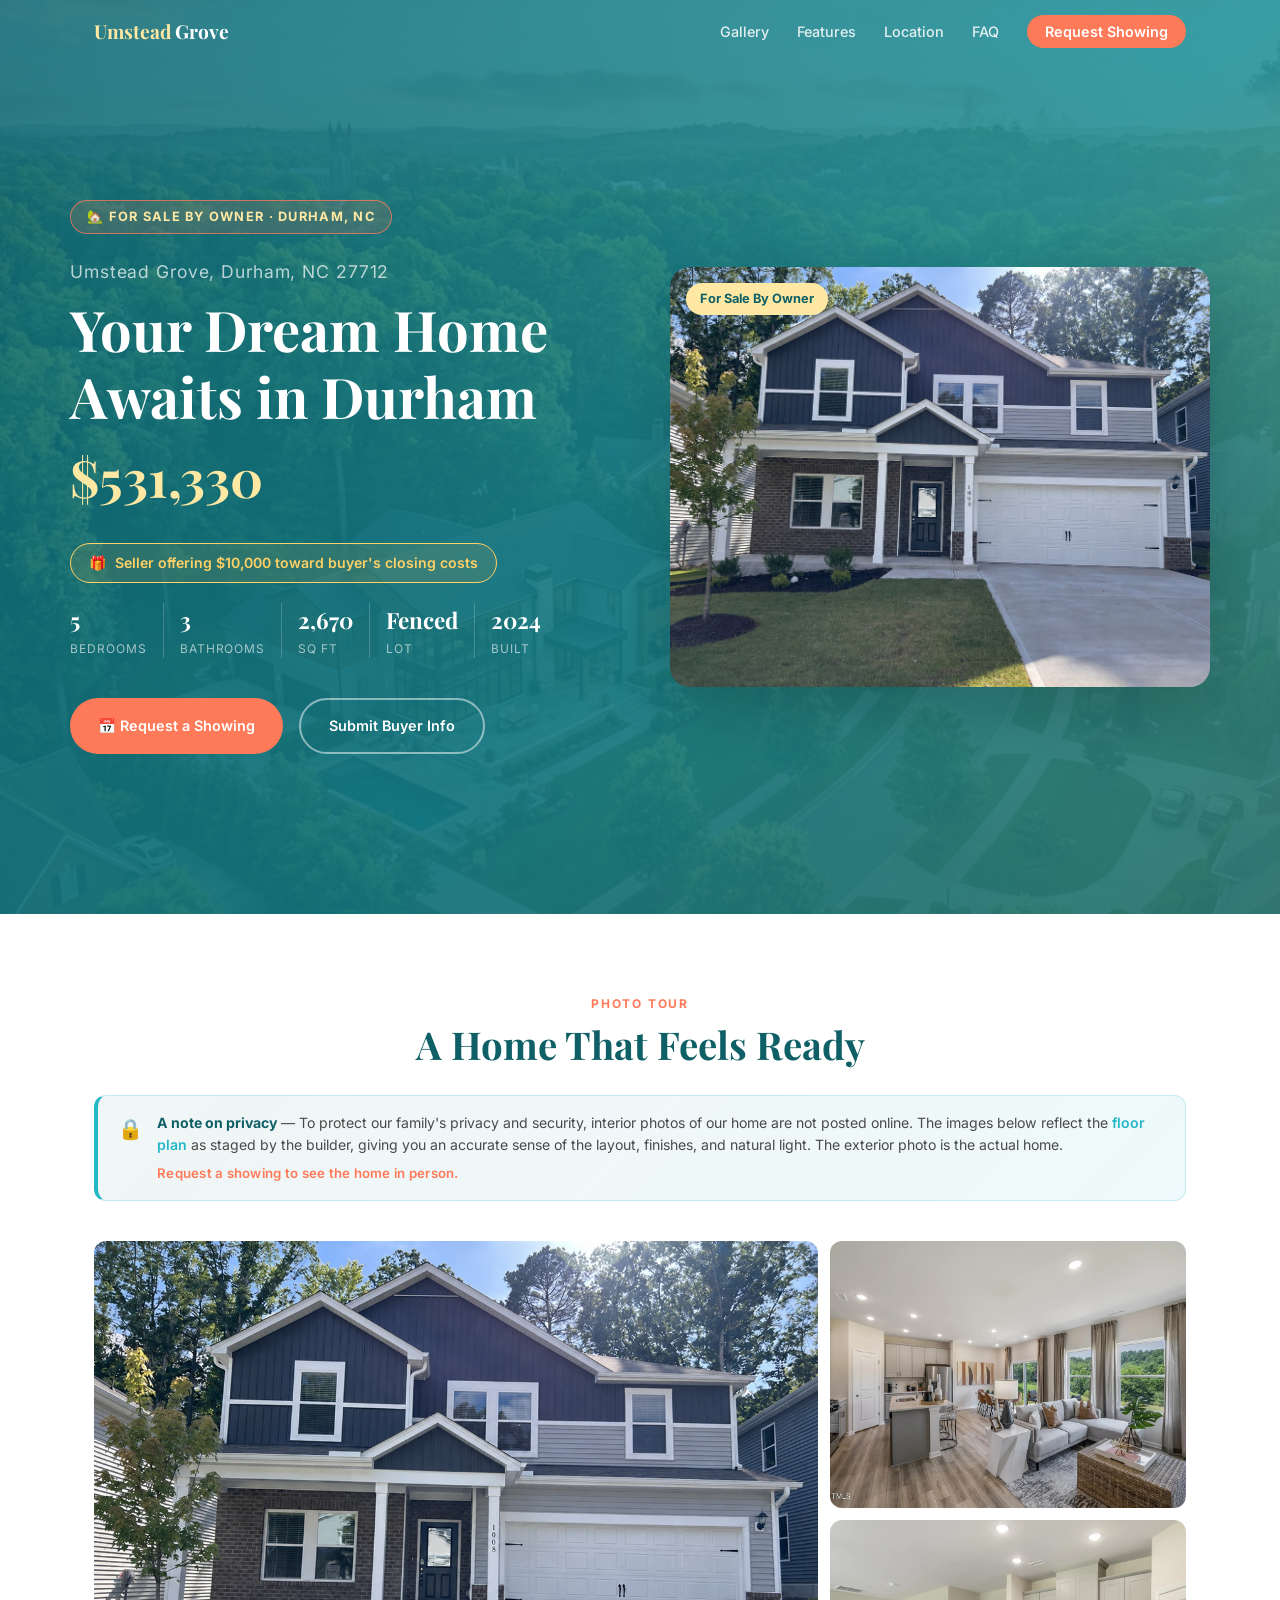
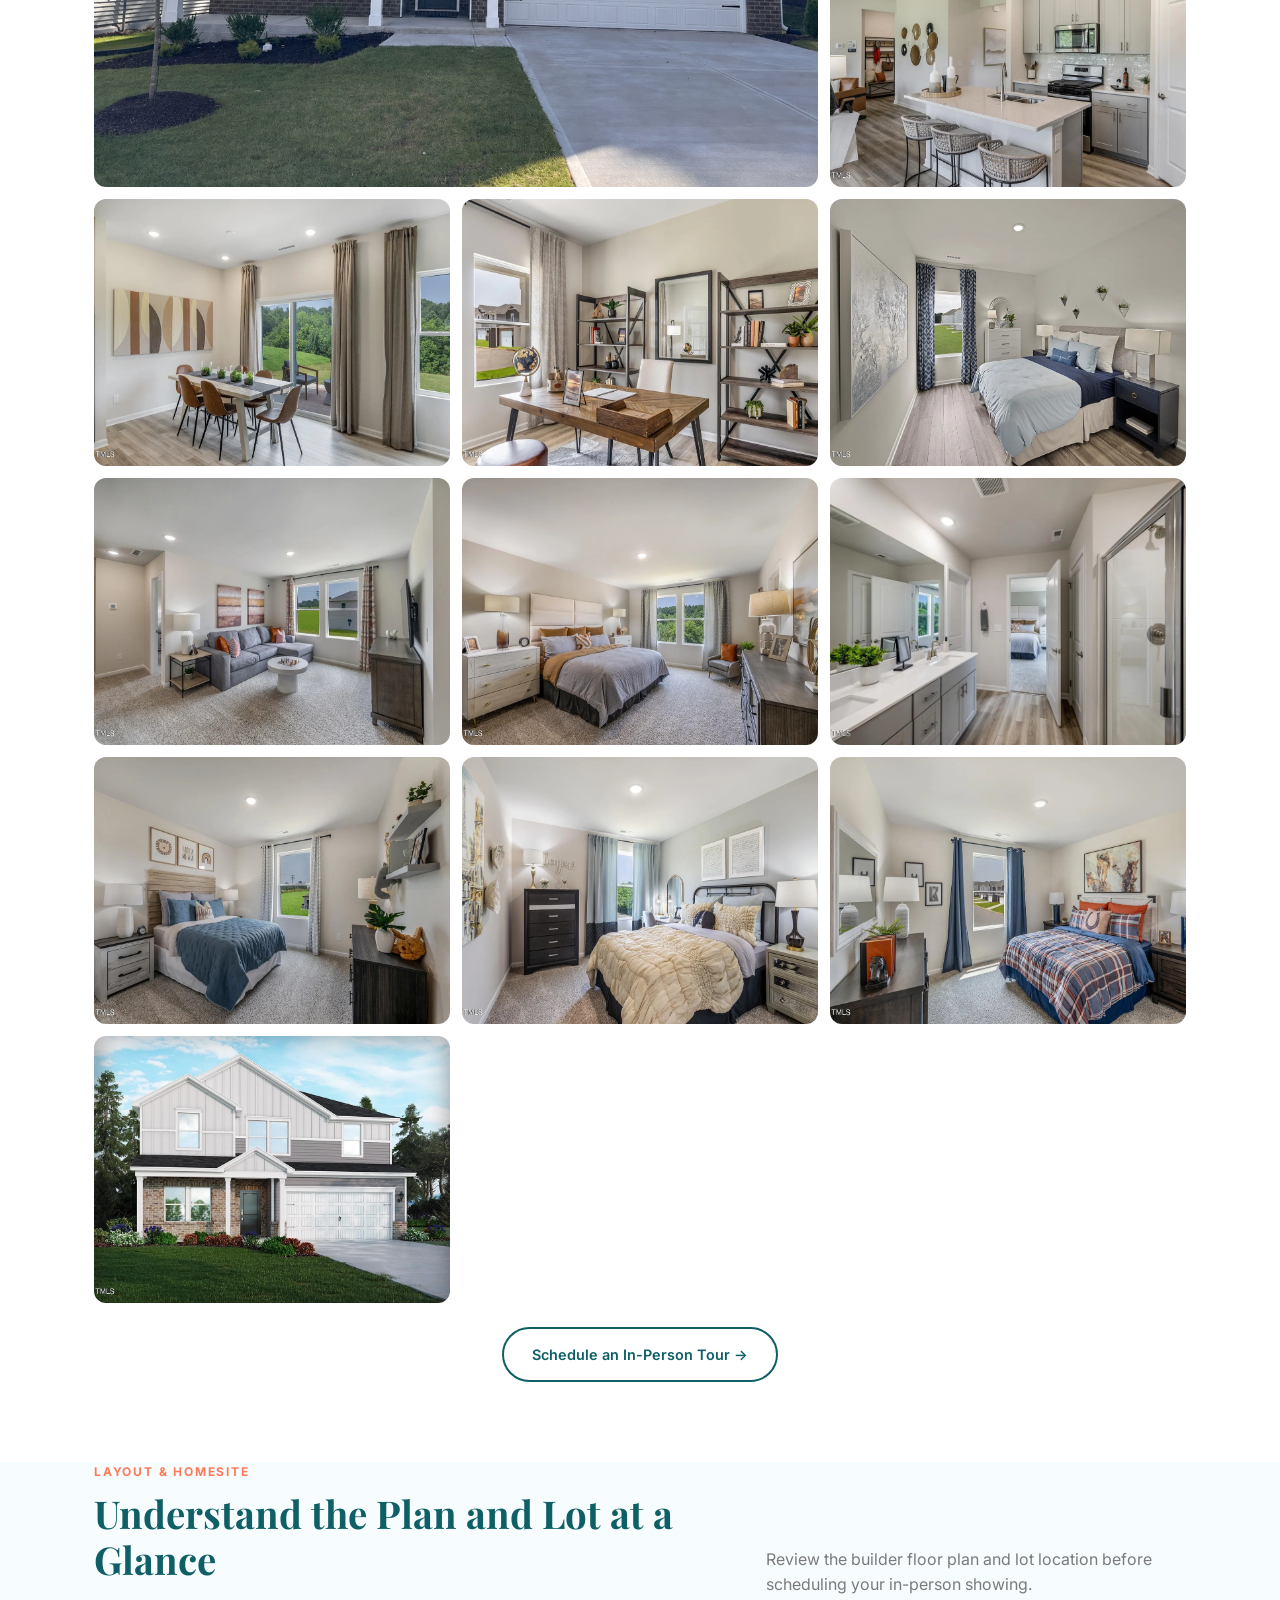
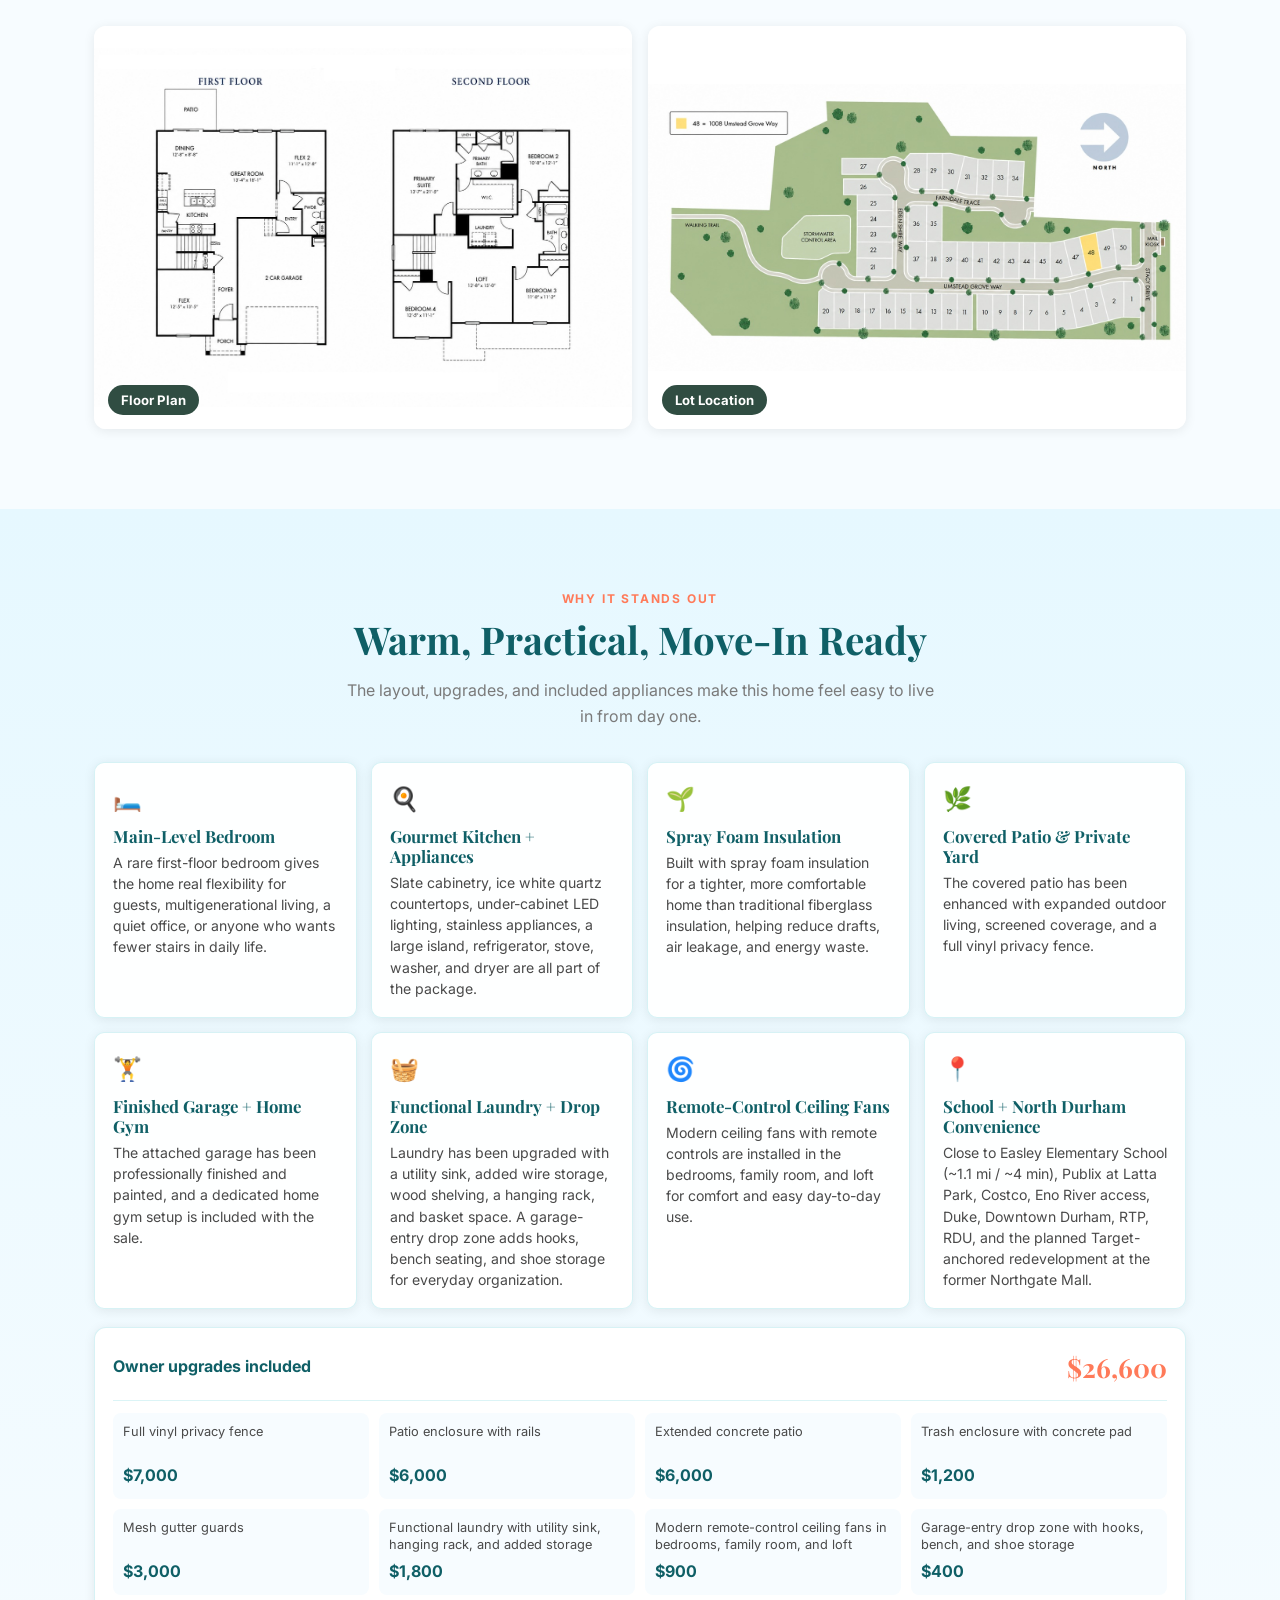
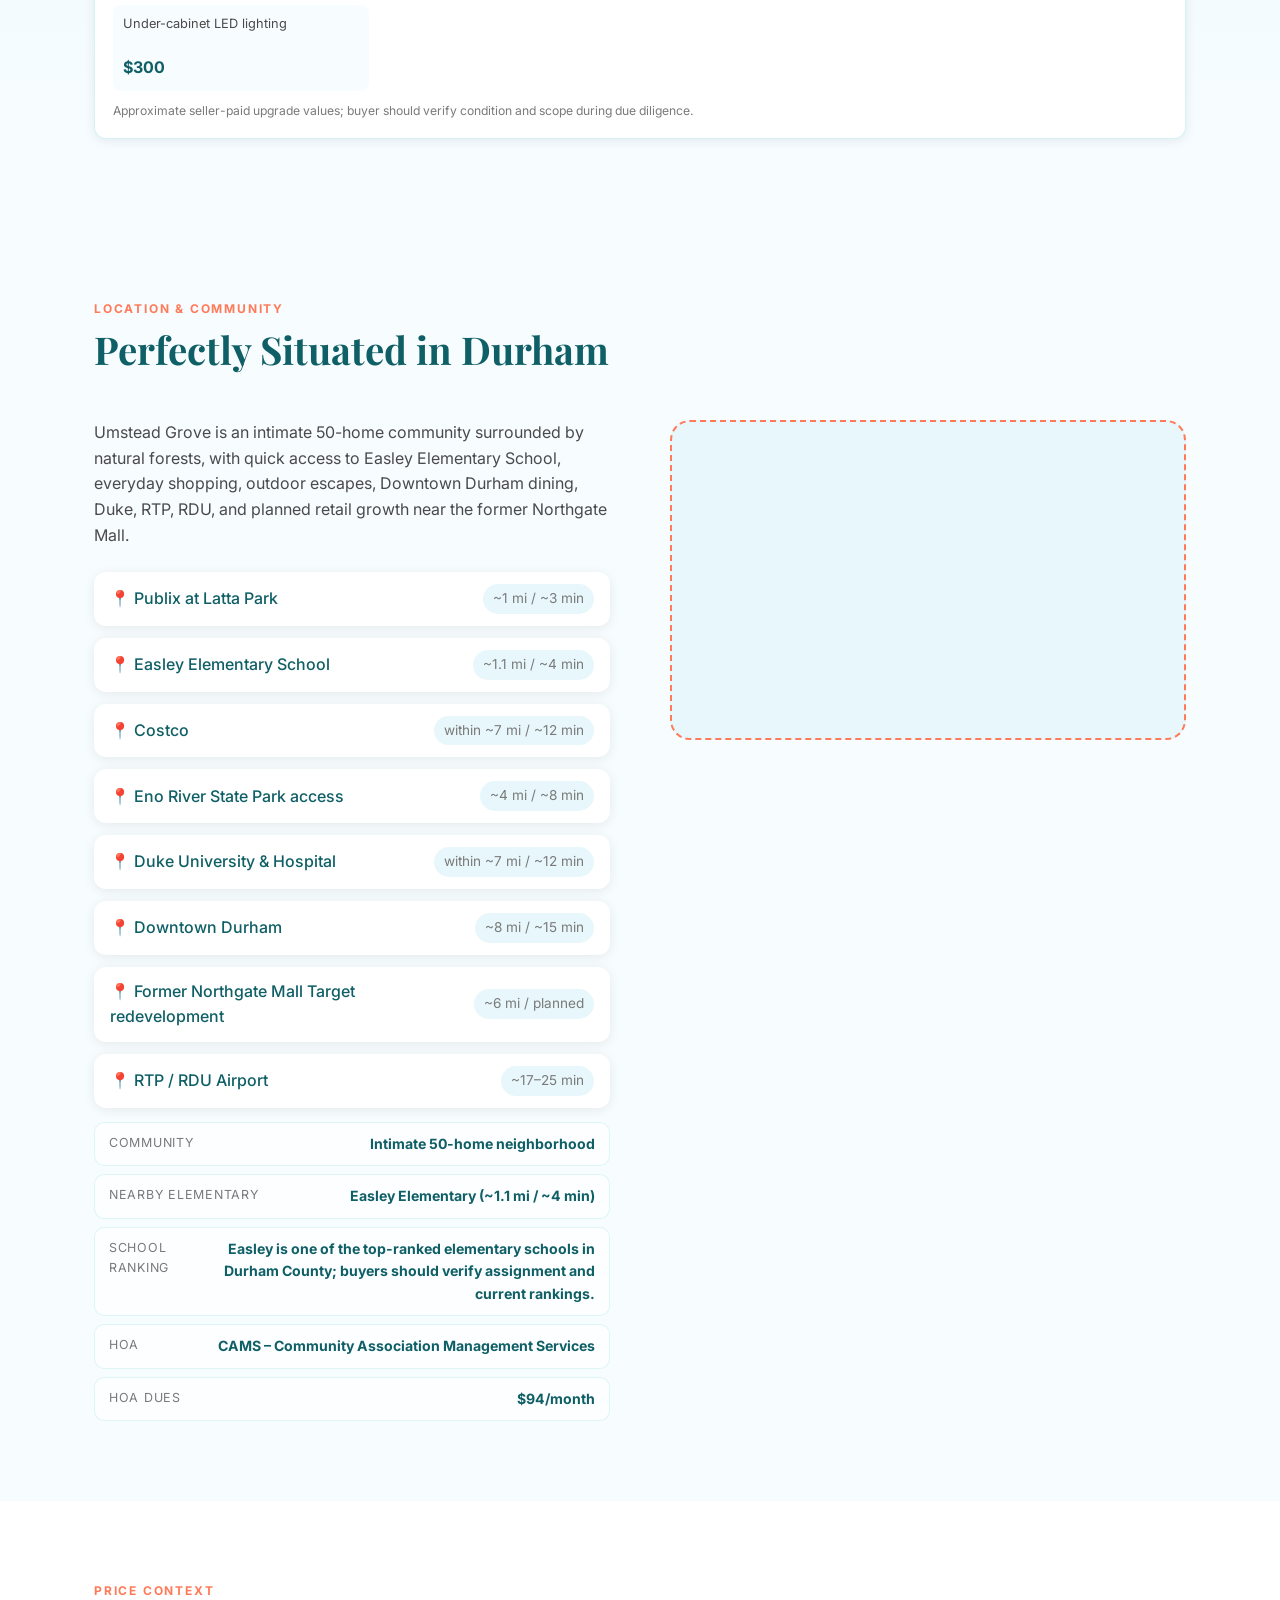
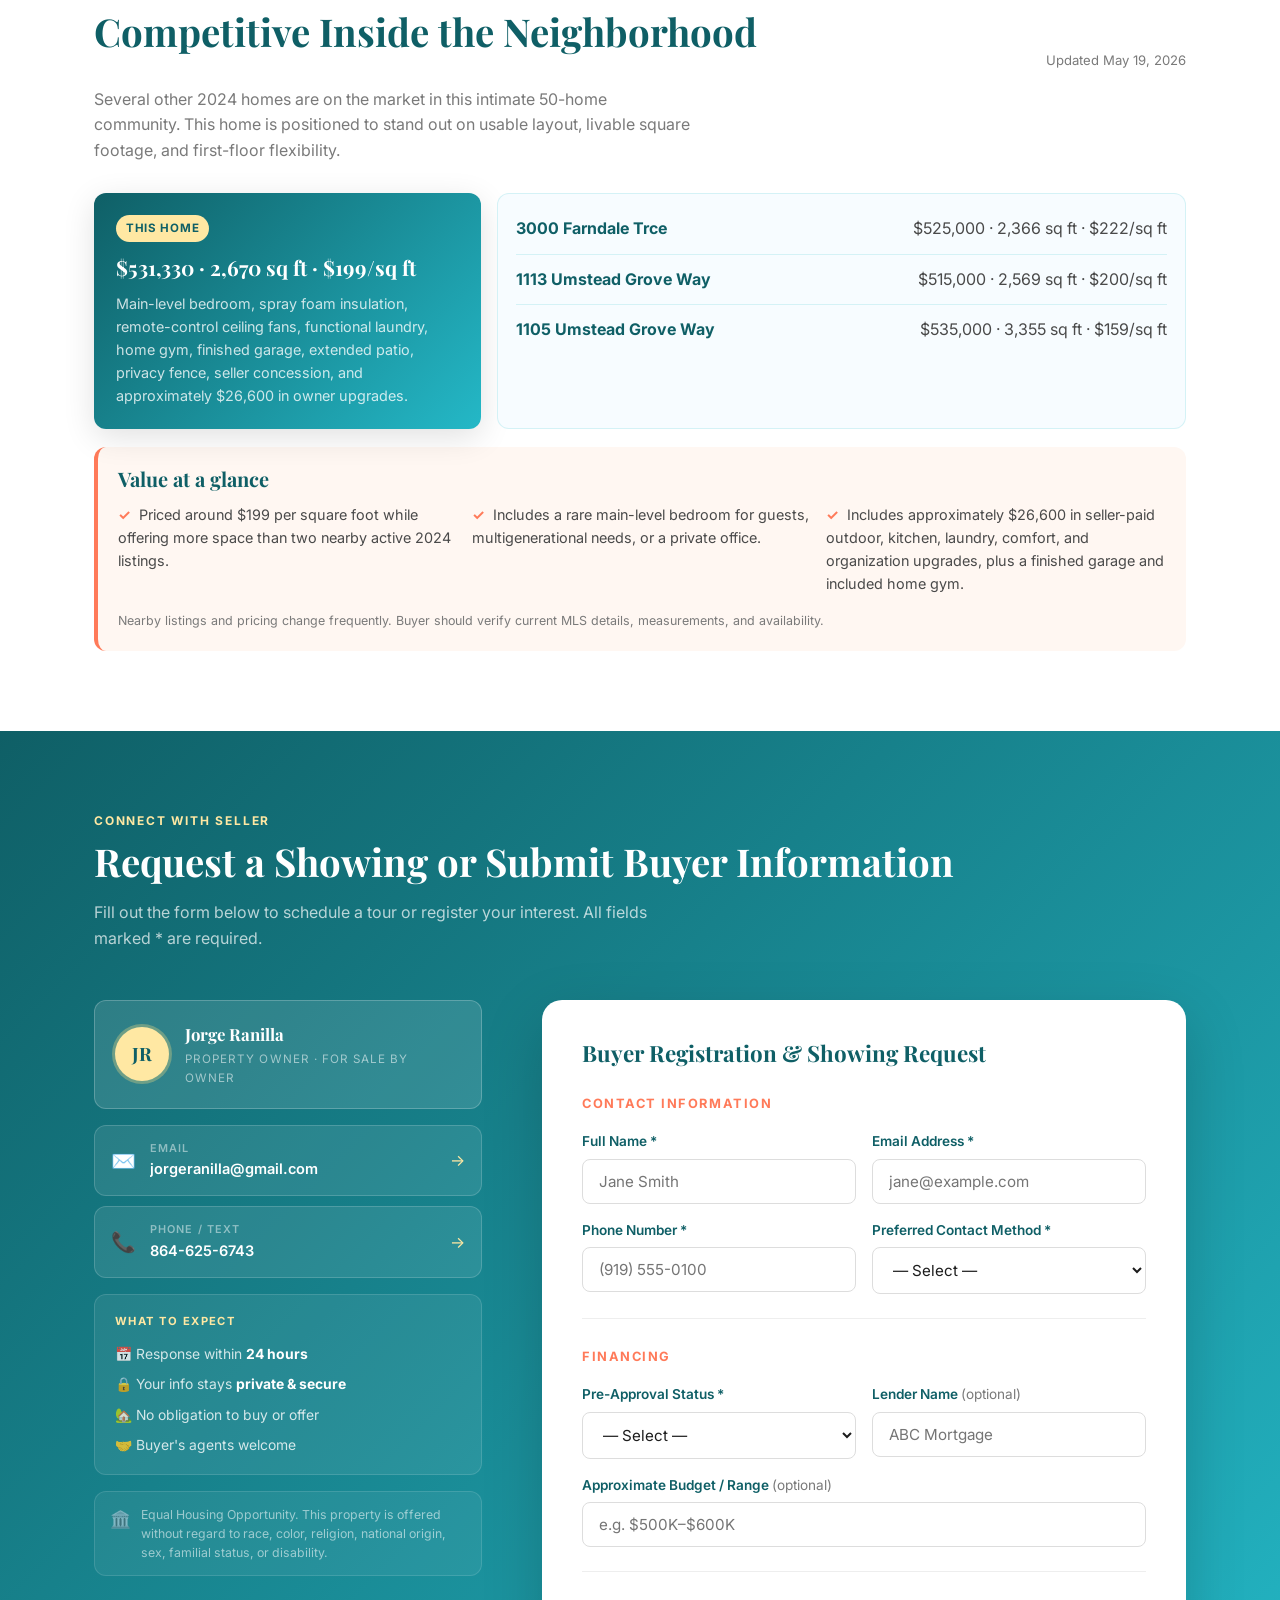
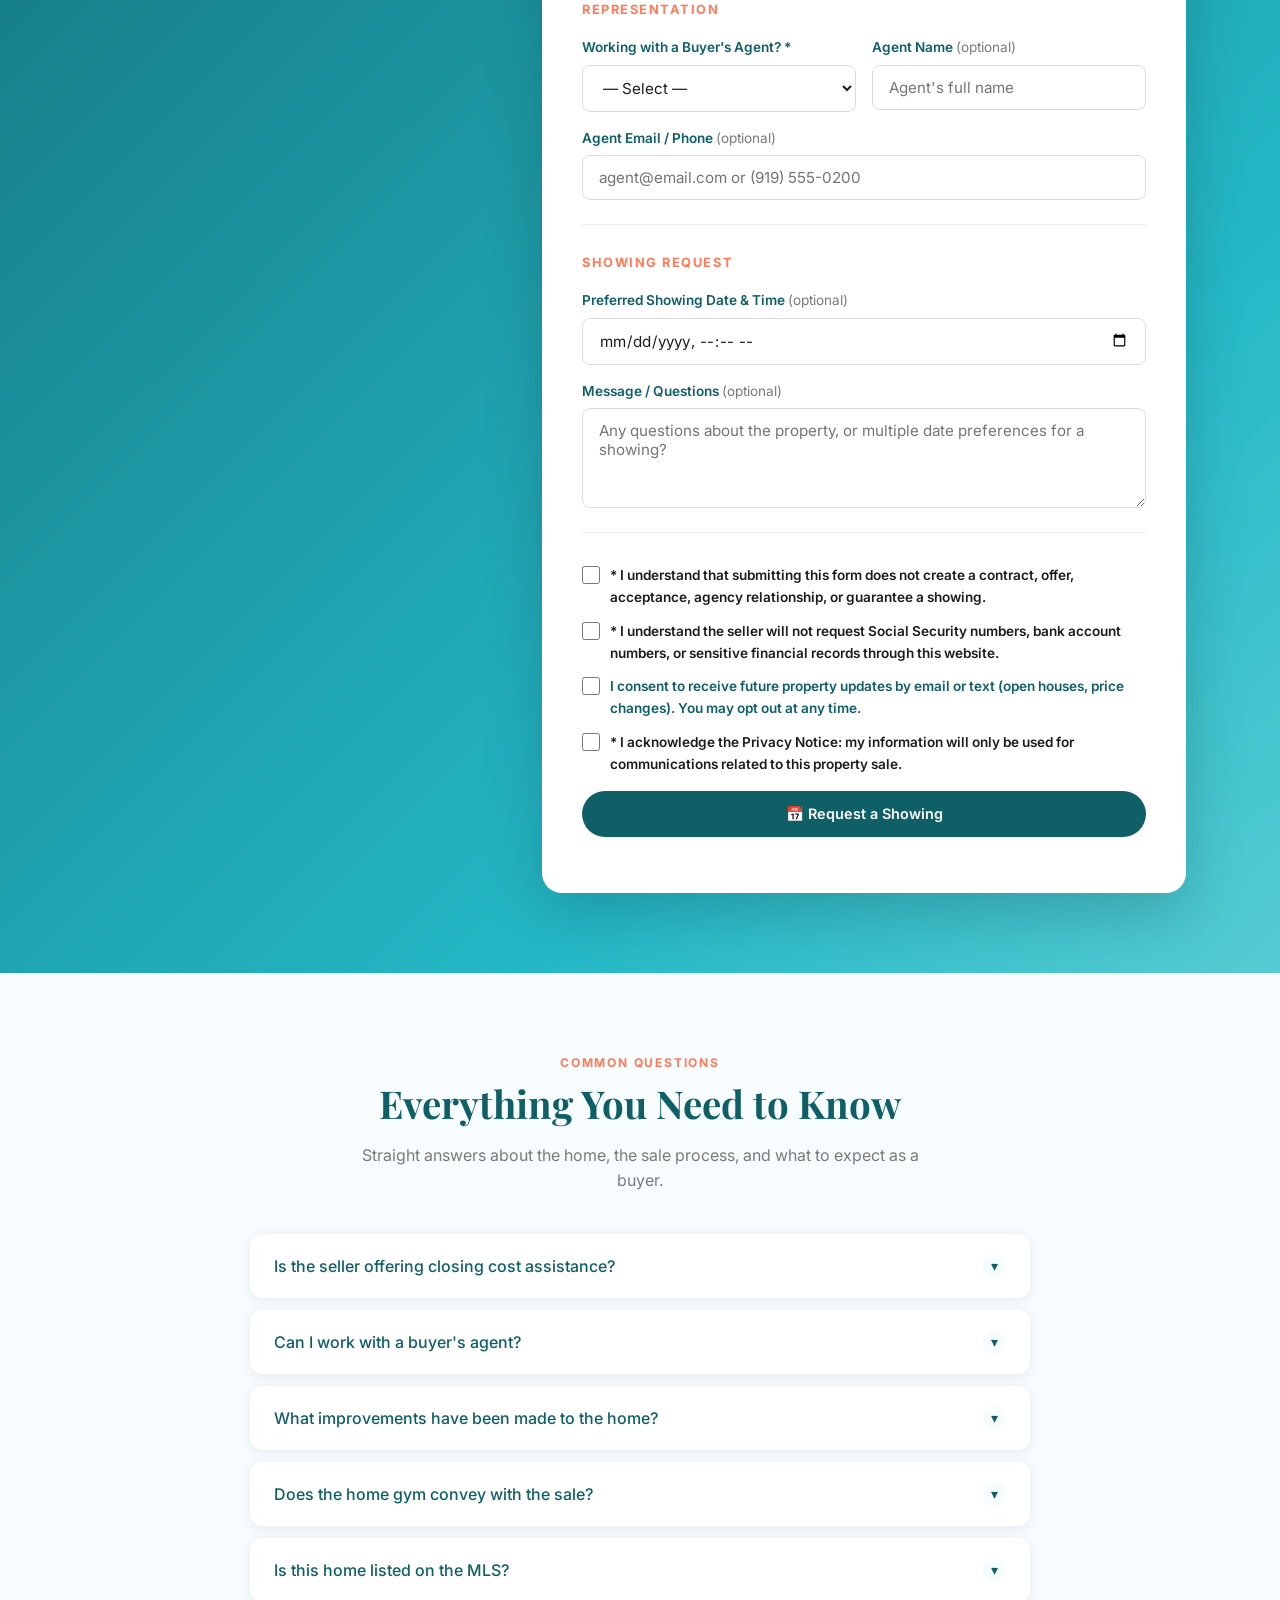
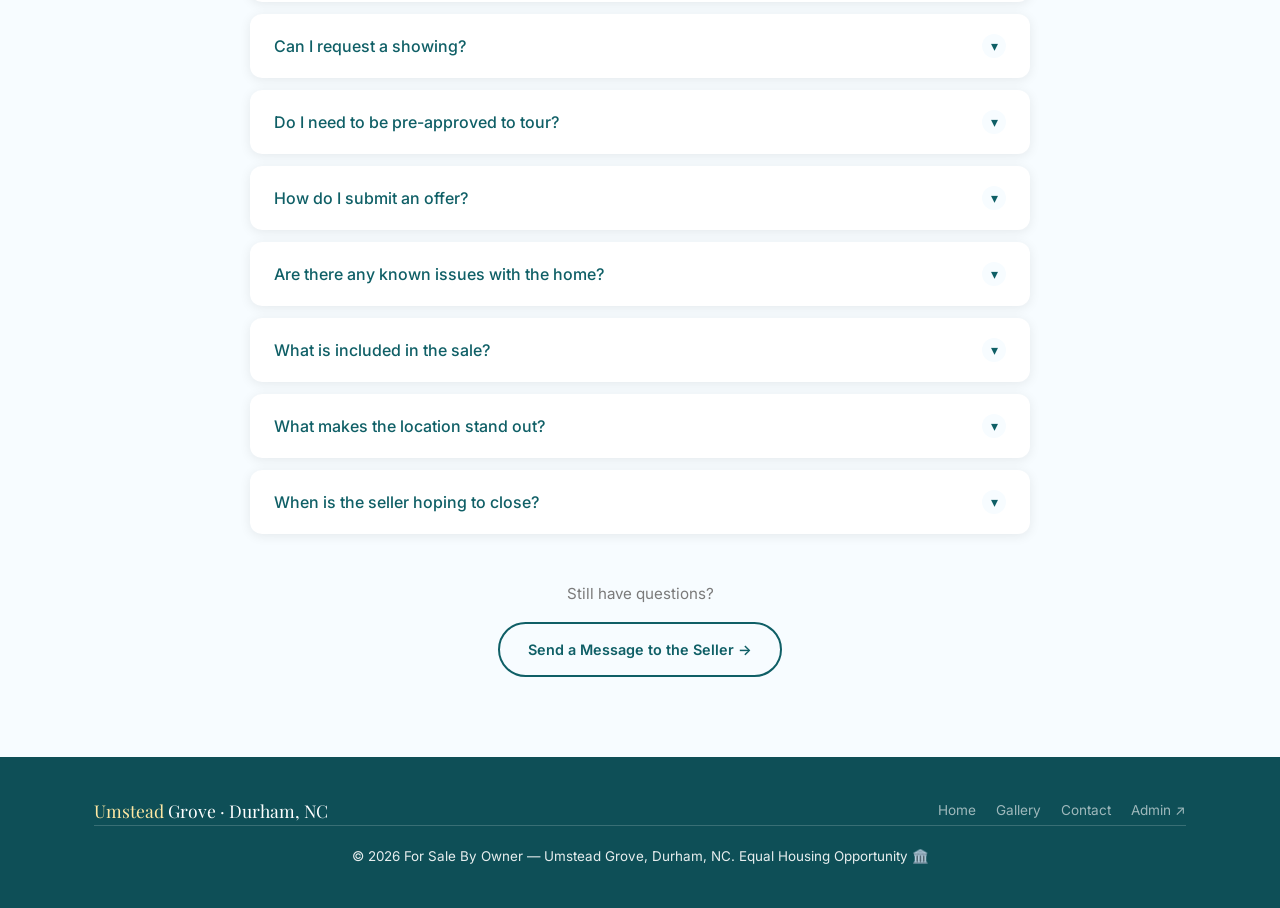
==== commit b98a4276: "new" ====
--- a/index.html
+++ b/index.html
@@ -71,11 +71,10 @@
         <div class="hero-actions">
           <a href="#contact" class="btn btn-primary" id="cta-showing">📅 Request a Showing</a>
           <a href="#contact" class="btn btn-outline" id="cta-info">Submit Buyer Info</a>
-          <a id="cta-email-preapproval" href="#" class="btn btn-outline">✉ Email Pre-Approval</a>
         </div>
       </div>
       <div class="hero-photo-card reveal">
-        <img src="images/9.jpg" alt="Property exterior" id="hero-main-photo">
+        <img src="images/exterior-front.jpg" alt="Property exterior" id="hero-main-photo">
         <div class="hero-photo-badge">For Sale By Owner</div>
       </div>
     </div>
@@ -94,7 +93,7 @@
     <div class="gallery-disclaimer">
       <span class="gallery-disclaimer-icon">🔒</span>
       <div>
-        <strong>A note on privacy</strong> — To protect our family's privacy and security, interior photos of our home are not posted online. The images below reflect the <em>Chatham floor plan</em> as staged by the builder, giving you an accurate sense of the layout, finishes, and natural light. The exterior photo is the actual home.
+        <strong>A note on privacy</strong> — To protect our family's privacy and security, interior photos of our home are not posted online. The images below reflect the <em>floor plan</em> as staged by the builder, giving you an accurate sense of the layout, finishes, and natural light. The exterior photo is the actual home.
         <span class="gallery-disclaimer-cta">Request a showing to see the home in person.</span>
       </div>
     </div>
@@ -102,6 +101,28 @@
     <div class="gallery-grid" id="gallery-grid"></div>
     <div class="gallery-more">
       <a href="#contact" class="btn btn-outline-green" id="cta-tour">Schedule an In-Person Tour →</a>
+    </div>
+  </div>
+</section>
+<!-- PLAN / LOT -->
+<section id="plan-lot">
+  <div class="container">
+    <div class="plan-lot-header">
+      <div>
+        <p class="section-label">Layout & Homesite</p>
+        <h2 class="section-title">Understand the Plan and Lot at a Glance</h2>
+      </div>
+      <p class="section-sub">Review the builder floor plan and lot location before scheduling your in-person showing.</p>
+    </div>
+    <div class="plan-lot-grid">
+      <button class="plan-lot-item reveal" type="button" data-lightbox-src="images/floor-plan.jpg" data-lightbox-alt="Floor plan" data-lightbox-caption="Floor plan">
+        <img src="images/floor-plan.jpg" alt="Floor plan" loading="lazy">
+        <span>Floor Plan</span>
+      </button>
+      <button class="plan-lot-item reveal" type="button" data-lightbox-src="images/lot-location.jpg" data-lightbox-alt="Lot location" data-lightbox-caption="Lot location in Umstead Grove">
+        <img src="images/lot-location.jpg" alt="Lot location in Umstead Grove" loading="lazy">
+        <span>Lot Location</span>
+      </button>
     </div>
   </div>
 </section>
@@ -404,7 +425,7 @@
       </div>
       <div class="legal-card">
         <h4>🛡️ Document Security</h4>
-        <p>Uploaded pre-approval letters are stored securely and are never publicly accessible. Do not upload documents containing Social Security numbers, bank accounts, or tax returns.</p>
+        <p>Please do not send Social Security numbers, bank account details, tax returns, or other sensitive financial documents through this website. Pre-approval documentation can be shared later through a secure channel when appropriate.</p>
       </div>
     </div>
   </div>
--- a/style.css
+++ b/style.css
@@ -160,6 +160,17 @@
 .gallery-disclaimer em { color: var(--green-mid); font-style: normal; font-weight: 600; }
 .gallery-disclaimer-cta { display: inline-block; margin-top: 6px; color: var(--coral); font-weight: 600; font-size: 0.83rem; letter-spacing: 0.02em; }
 
+
+/* PLAN / LOT */
+#plan-lot { background: var(--cream); padding-top: 0; }
+.plan-lot-header { display: flex; justify-content: space-between; align-items: end; gap: 32px; margin-bottom: 28px; }
+.plan-lot-header .section-sub { max-width: 420px; }
+.plan-lot-grid { display: grid; grid-template-columns: 1fr 1fr; gap: 16px; }
+.plan-lot-item { border: 0; padding: 0; background: var(--white); border-radius: var(--radius); overflow: hidden; box-shadow: var(--shadow-sm); cursor: pointer; text-align: left; position: relative; aspect-ratio: 4 / 3; }
+.plan-lot-item img { width: 100%; height: 100%; object-fit: contain; background: var(--white); display: block; transition: transform 0.45s ease; }
+.plan-lot-item:hover img { transform: scale(1.025); }
+.plan-lot-item span { position: absolute; left: 14px; bottom: 14px; background: rgba(26,58,46,0.9); color: var(--white); border-radius: 999px; padding: 7px 13px; font-size: 0.82rem; font-weight: 700; }
+@media(max-width:768px) { .plan-lot-header { align-items: start; flex-direction: column; } .plan-lot-grid { grid-template-columns: 1fr; } }
 /* MARKET CONTEXT */
 #market-context { background: var(--white); }
 .market-header { display: flex; justify-content: space-between; align-items: end; gap: 24px; margin-bottom: 16px; }
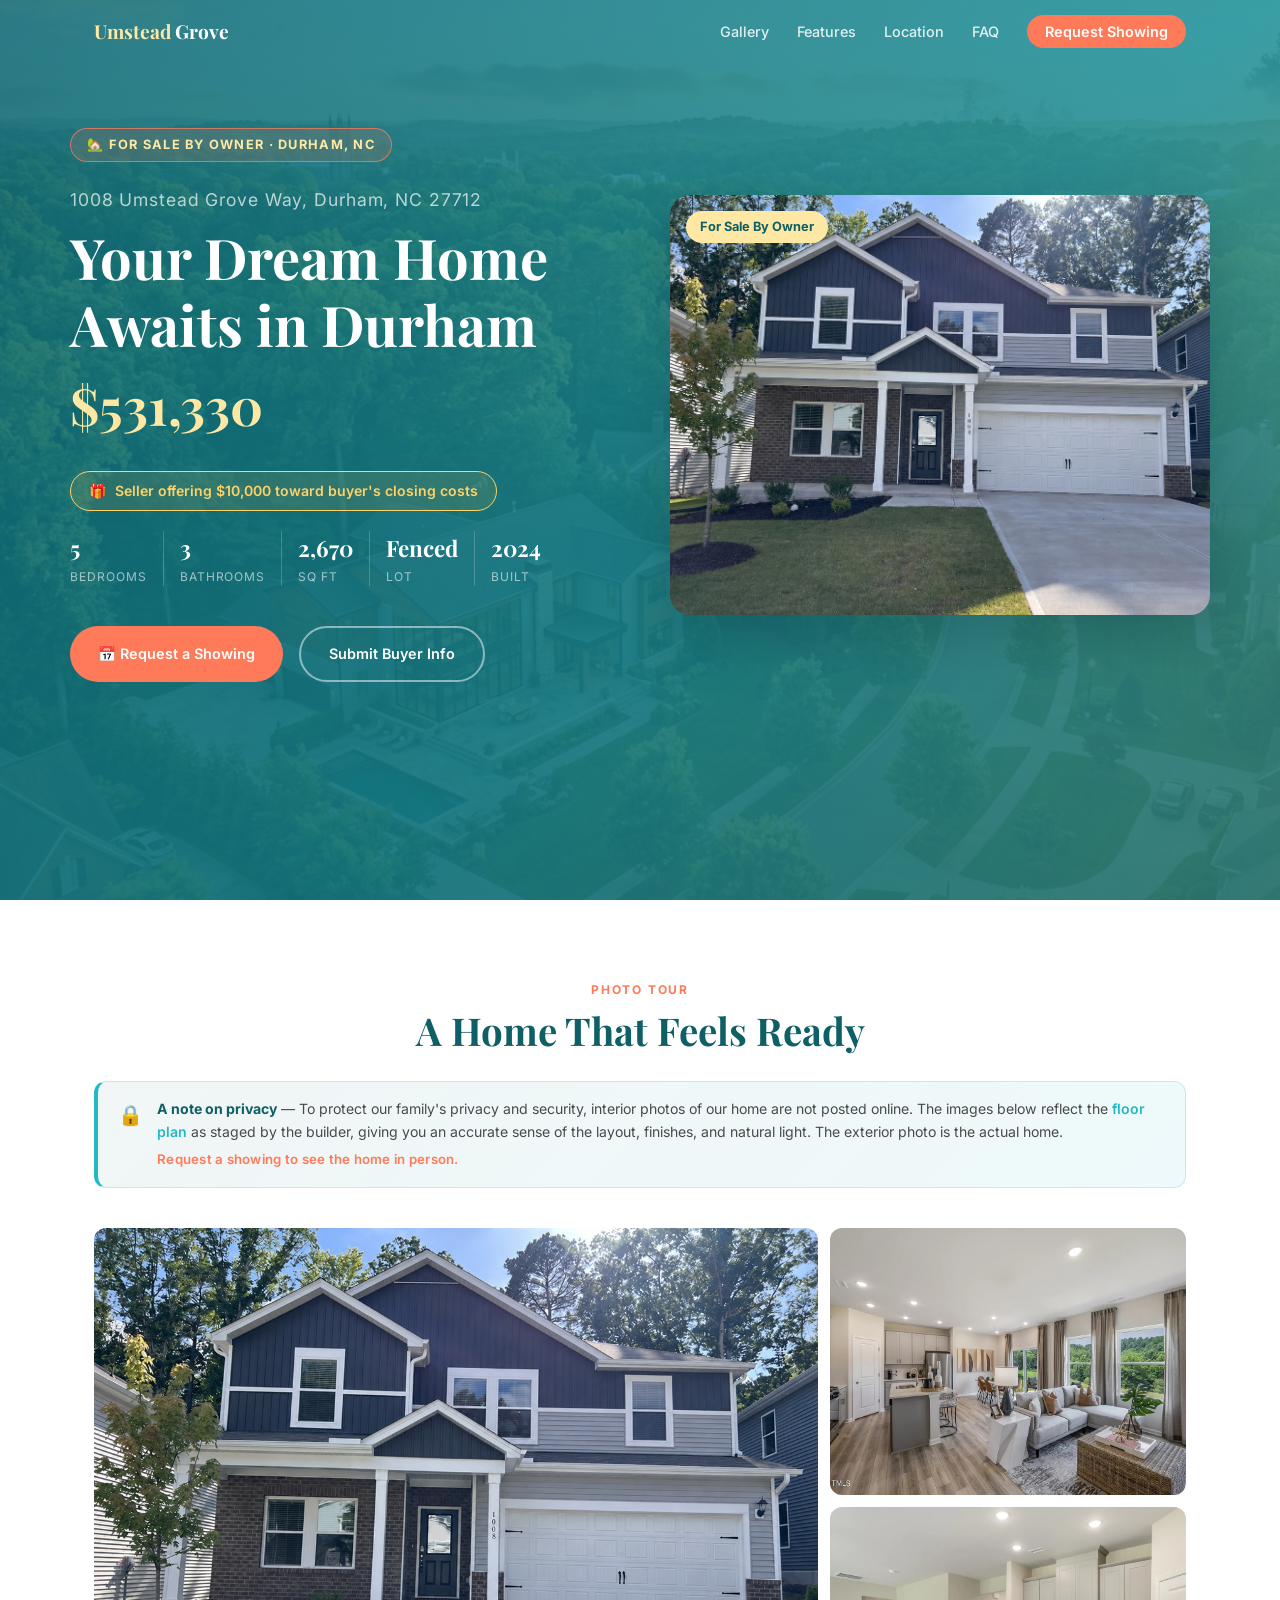
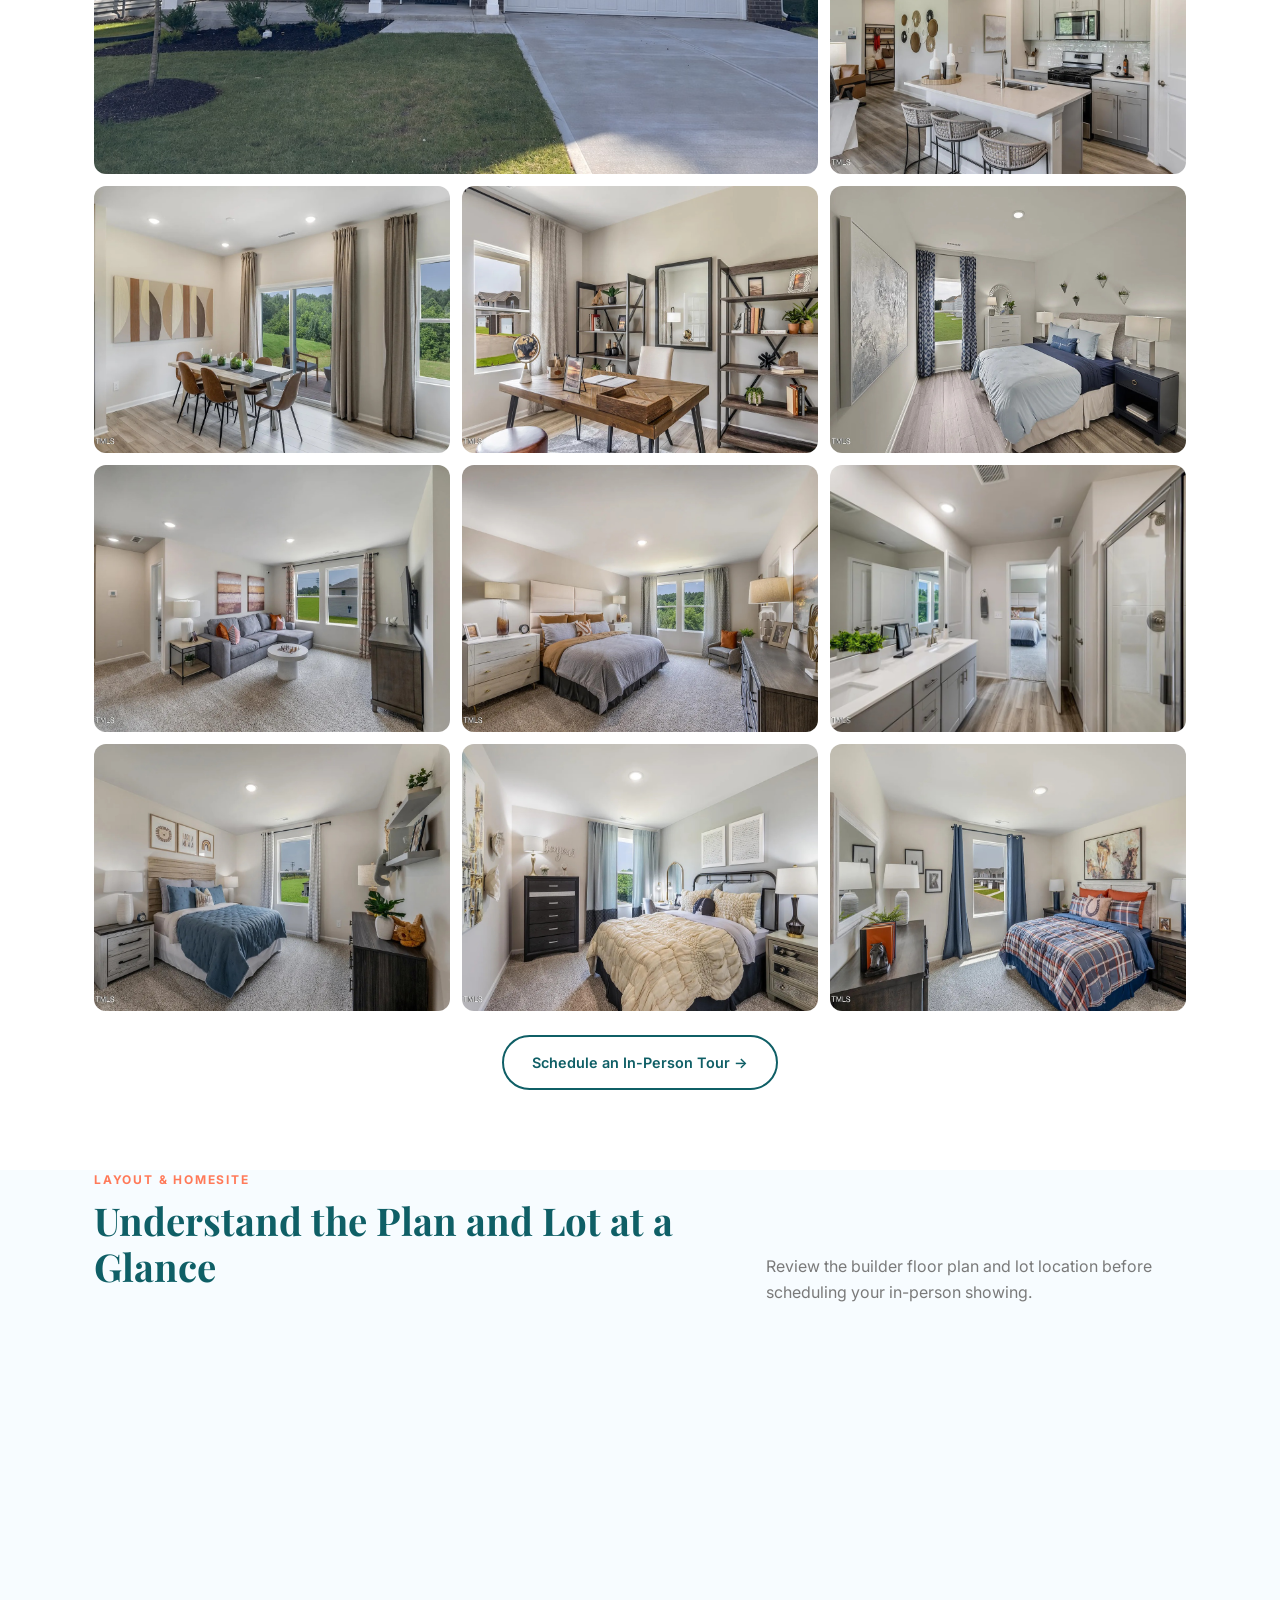
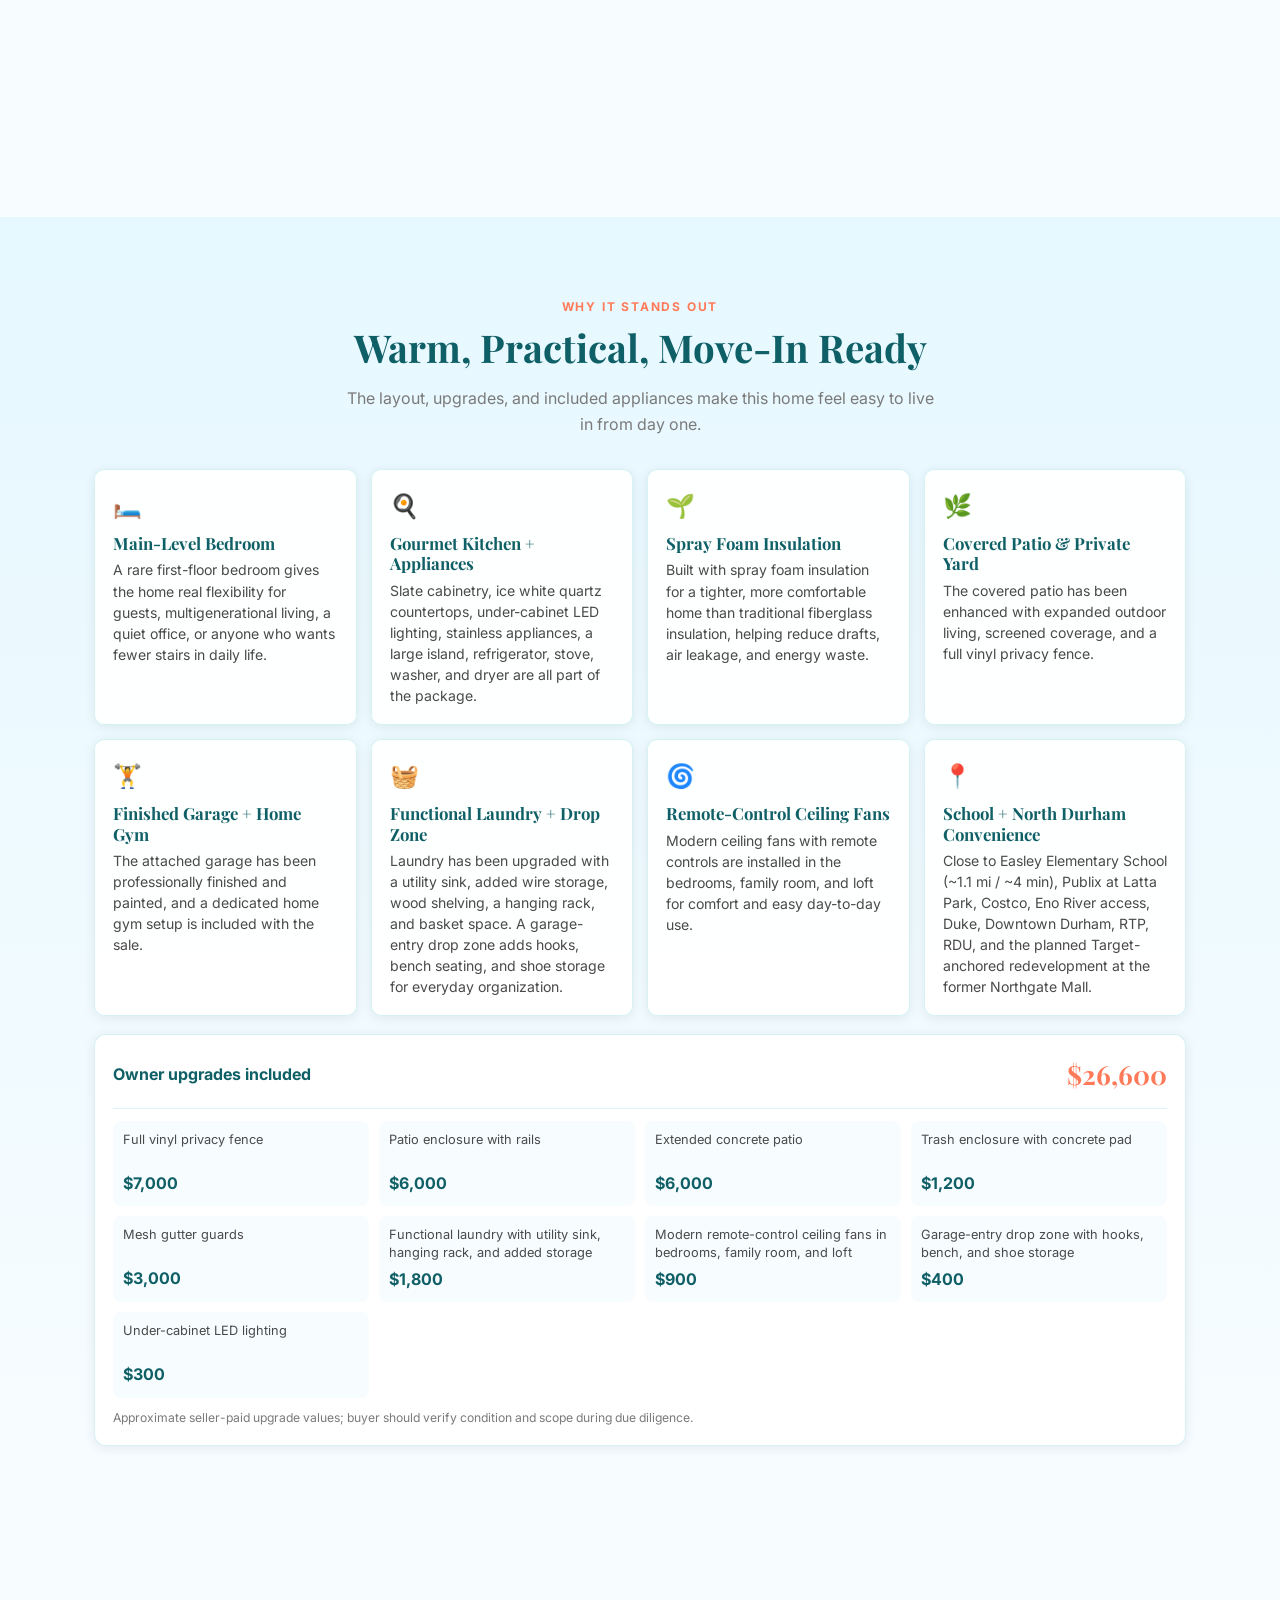
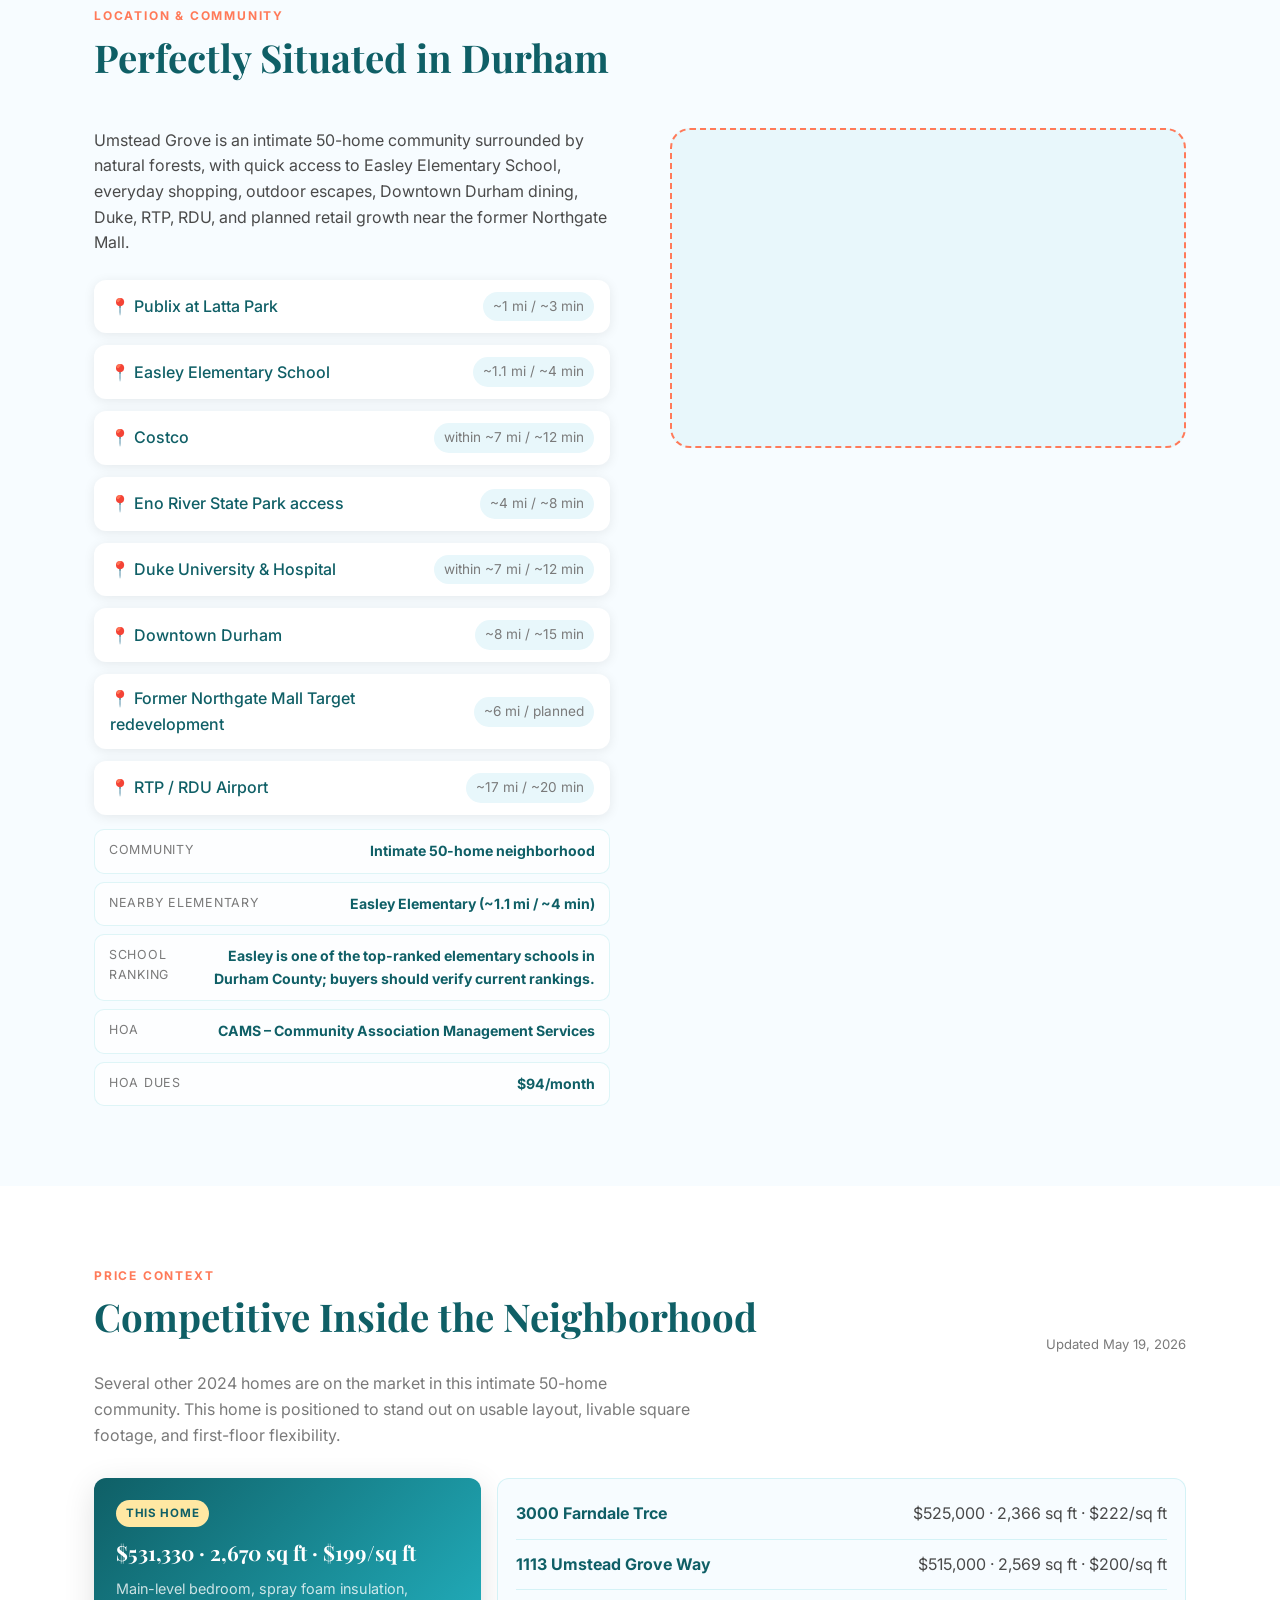
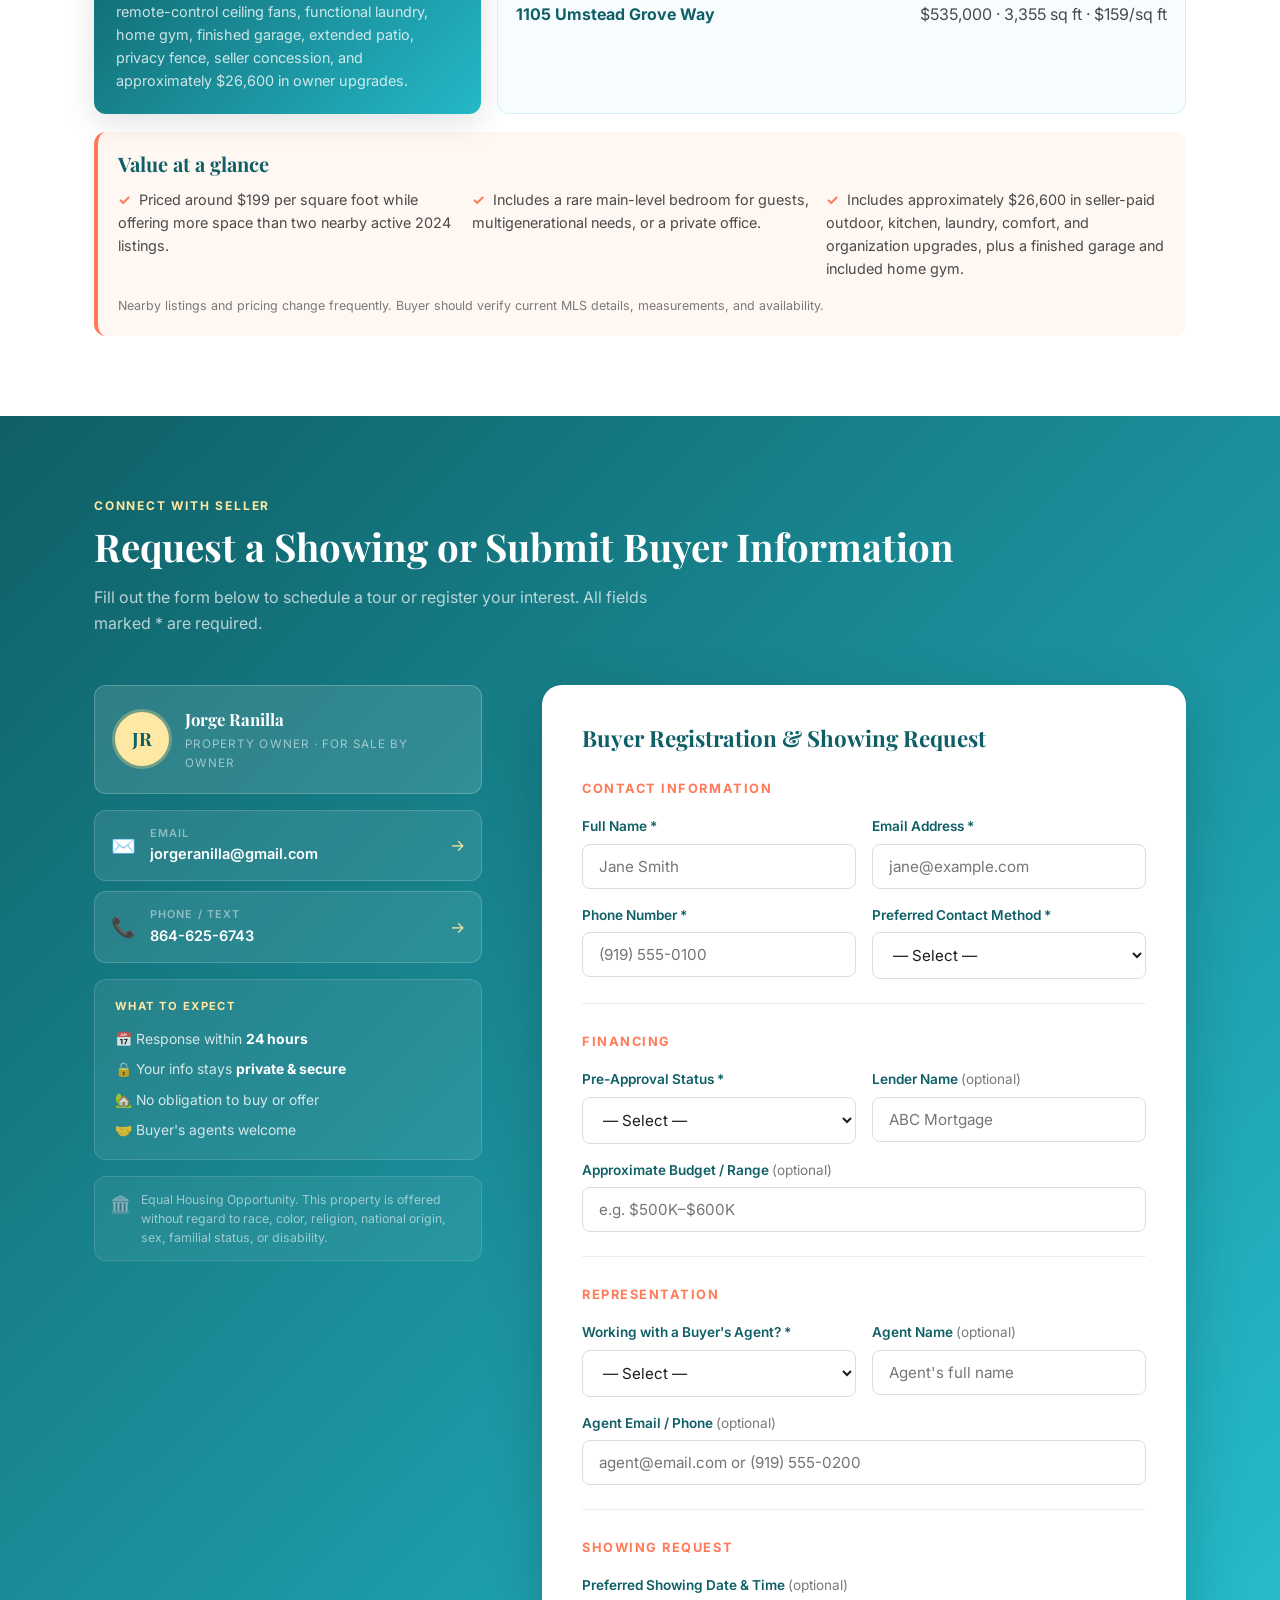
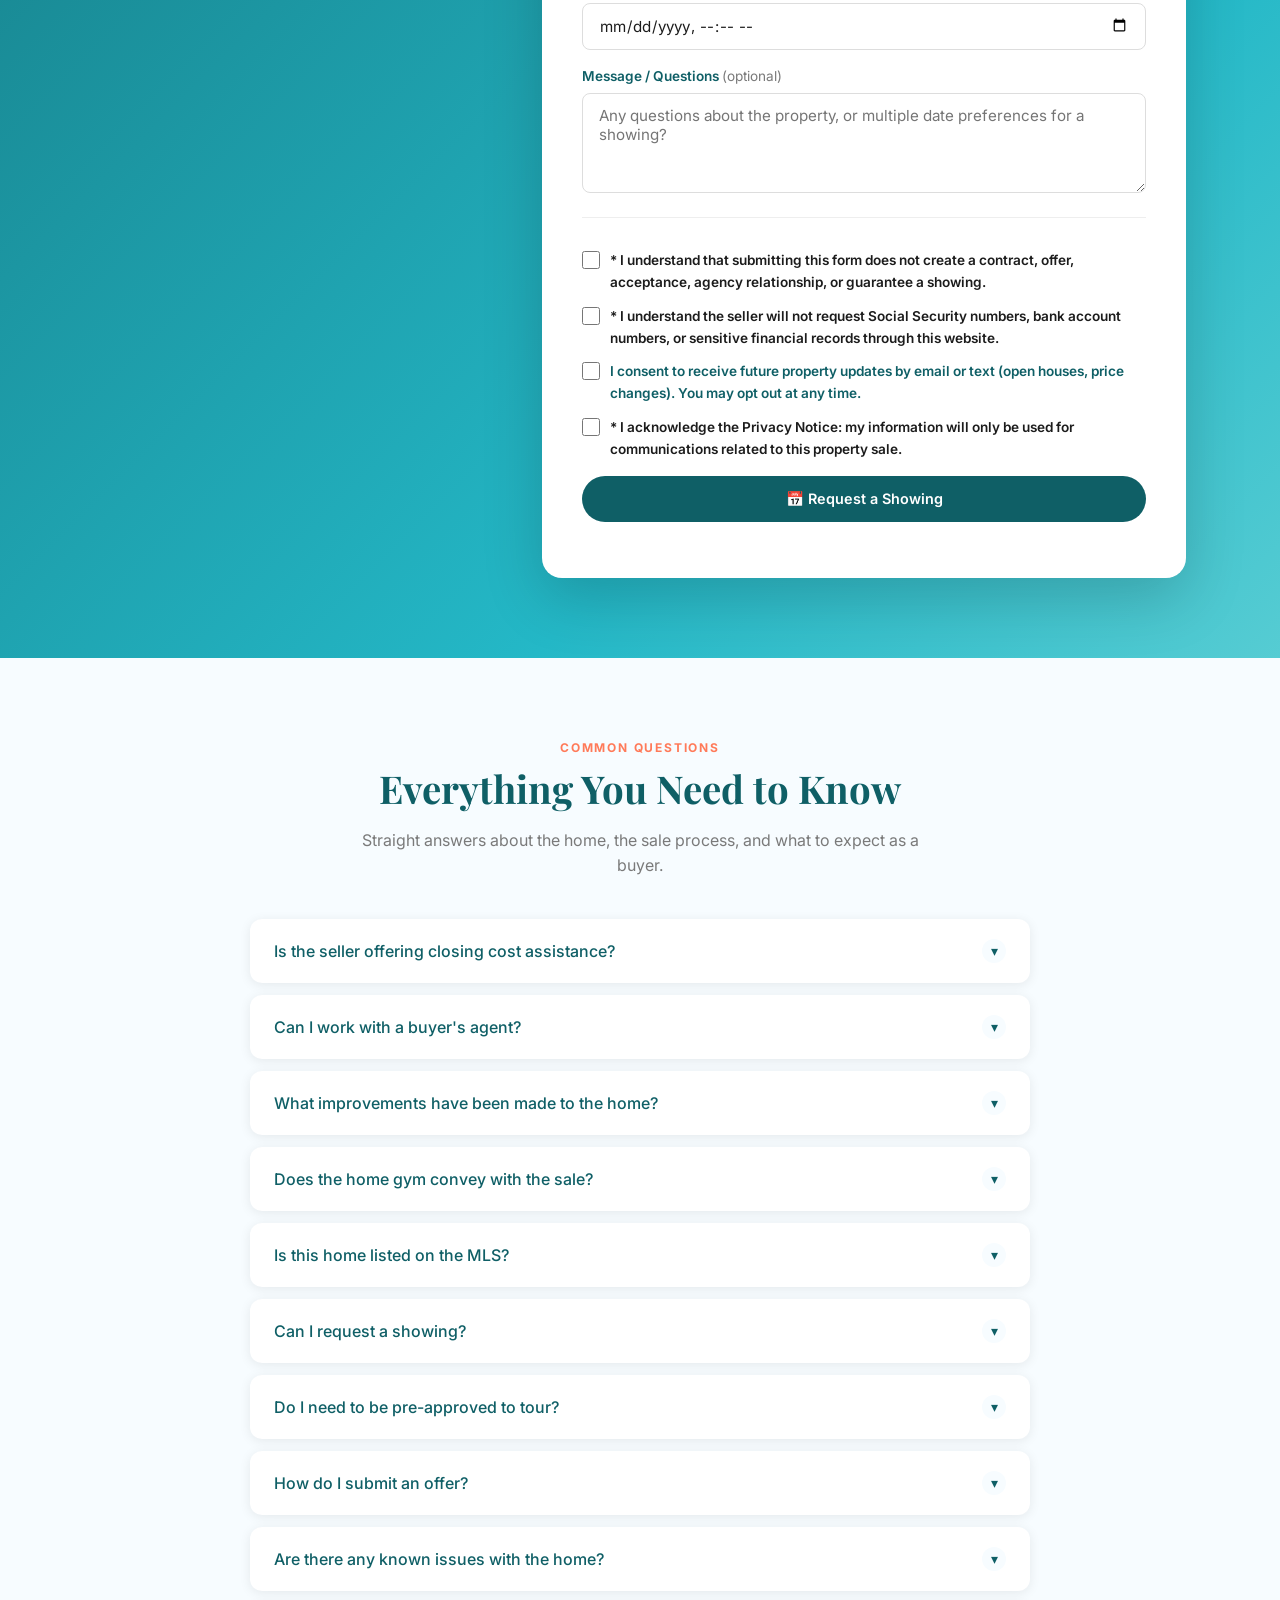
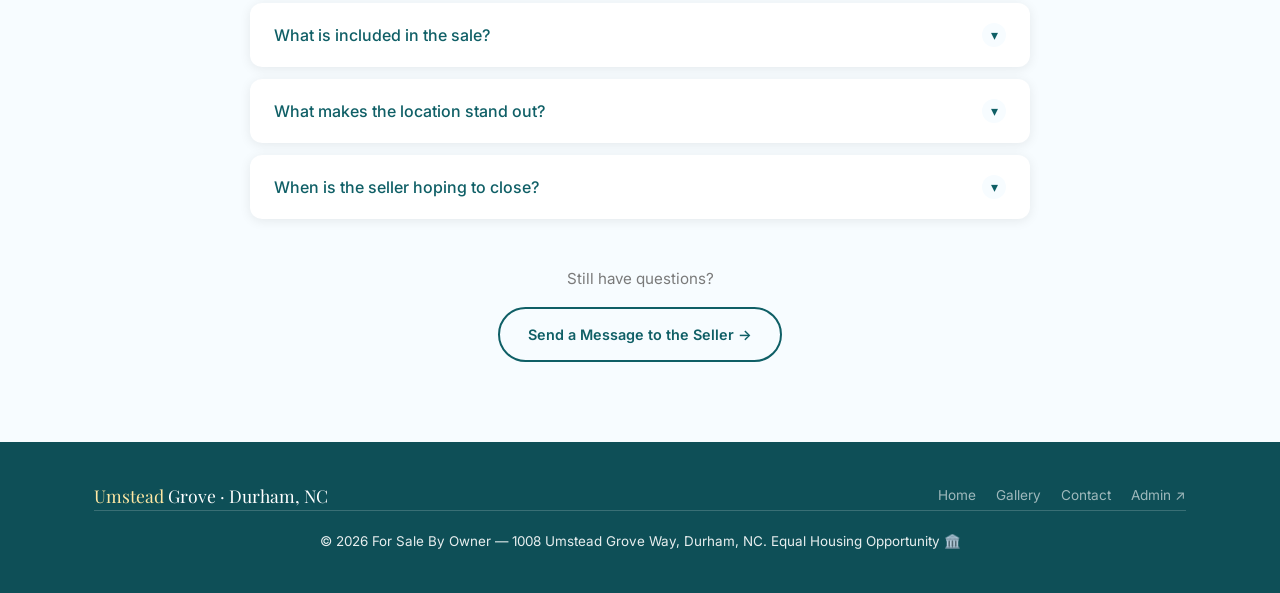
==== commit 20b745d9: "new" ====
--- a/index.html
+++ b/index.html
@@ -27,7 +27,7 @@
         <li><a href="#faq">FAQ</a></li>
         <li><a href="#contact" class="nav-cta" id="nav-cta-btn">Request Showing</a></li>
       </ul>
-      <div class="nav-hamburger" id="hamburger" aria-label="Menu" role="button" tabindex="0">
+      <div class="nav-hamburger" id="hamburger" aria-label="Menu" aria-controls="nav-mobile" aria-expanded="false" role="button" tabindex="0">
         <span></span><span></span><span></span>
       </div>
     </div>
--- a/style.css
+++ b/style.css
@@ -23,8 +23,8 @@
 }
 
 *, *::before, *::after { box-sizing: border-box; margin: 0; padding: 0; }
-html { scroll-behavior: smooth; font-size: 16px; }
-body { font-family: 'Inter', sans-serif; color: var(--text-dark); background: var(--white); line-height: 1.6; }
+html { scroll-behavior: smooth; font-size: 16px; overflow-x: hidden; }
+body { font-family: 'Inter', sans-serif; color: var(--text-dark); background: var(--white); line-height: 1.6; overflow-x: hidden; }
 img { max-width: 100%; display: block; }
 a { color: inherit; text-decoration: none; }
 button, input, select, textarea { font-family: inherit; }
@@ -51,7 +51,7 @@
   position: fixed; top: 0; left: 0; right: 0; z-index: 1000;
   padding: 16px 0; transition: background var(--transition), box-shadow var(--transition);
 }
-#nav.scrolled { background: rgba(21,94,84,0.96); backdrop-filter: blur(12px); box-shadow: var(--shadow-md); }
+#nav.scrolled, #nav.menu-open { background: rgba(15,95,102,0.97); backdrop-filter: blur(12px); box-shadow: var(--shadow-md); }
 .nav-inner { display: flex; align-items: center; justify-content: space-between; gap: 24px; }
 .nav-logo { font-family: 'Playfair Display', serif; font-size: 1.2rem; color: var(--white); font-weight: 700; }
 .nav-logo span { color: var(--gold-light); }
@@ -68,7 +68,11 @@
 
 /* ── HERO ────────────────────────────────────────────── */
 #hero {
-  min-height: 100vh; position: relative; display: flex; align-items: center;
+  min-height: 100vh;
+  position: relative;
+  display: flex;
+  align-items: flex-start;
+  padding: 0;
   background: linear-gradient(135deg, #0b7285 0%, #24b8c7 58%, #ffd166 145%);
   overflow: hidden;
 }
@@ -78,7 +82,7 @@
   opacity: 0.24; filter: saturate(0.9);
 }
 .hero-overlay { position: absolute; inset: 0; background: linear-gradient(to bottom, rgba(15,95,102,0.36) 0%, rgba(15,95,102,0.70) 100%); }
-.hero-content { position: relative; z-index: 2; padding: 120px 0 80px; }
+.hero-content { position: relative; z-index: 2; padding: 128px 0 72px; }
 .hero-badge { display: inline-flex; align-items: center; gap: 8px; background: rgba(255,122,89,0.16); border: 1px solid rgba(255,122,89,0.75); border-radius: 50px; padding: 6px 16px; margin-bottom: 24px; }
 .hero-badge span { color: var(--gold-light); font-size: 0.8rem; font-weight: 700; letter-spacing: 0.1em; text-transform: uppercase; }
 .hero-address { font-size: clamp(0.95rem,2vw,1.1rem); color: rgba(255,255,255,0.7); margin-bottom: 8px; letter-spacing: 0.05em; }
@@ -365,17 +369,76 @@
 
 /* ── MOBILE NAV ──────────────────────────────────────── */
 @media(max-width:768px) {
+  .container { padding-left: 22px; padding-right: 22px; }
+  #nav { padding: 14px 0; background: rgba(15,95,102,0.78); backdrop-filter: blur(10px); }
   .nav-links { display: none; }
   .nav-hamburger { display: flex; }
-  .nav-mobile.open { display: flex; }
+  .nav-mobile {
+    display: flex;
+    max-height: 0;
+    opacity: 0;
+    overflow: hidden;
+    pointer-events: none;
+    gap: 0;
+    padding: 0;
+    margin-top: 0;
+    border-top: 0 solid rgba(255,255,255,0.18);
+    transition: max-height 0.28s ease, opacity 0.2s ease, padding 0.28s ease, margin 0.28s ease;
+  }
+  .nav-mobile.open {
+    max-height: 280px;
+    opacity: 1;
+    pointer-events: auto;
+    gap: 8px;
+    padding: 12px 0 4px;
+    margin-top: 12px;
+    border-top-width: 1px;
+  }
+  .nav-mobile a { padding: 7px 0; }
+  .hero-content { width: 100%; padding: 100px 0 56px; }
+  .hero-badge {
+    max-width: 100%;
+    border-radius: 18px;
+    padding: 7px 12px;
+    margin-bottom: 16px;
+  }
+  .hero-badge span {
+    line-height: 1.35;
+    letter-spacing: 0.06em;
+    overflow-wrap: anywhere;
+  }
+  .hero-address {
+    line-height: 1.4;
+    letter-spacing: 0.02em;
+    overflow-wrap: anywhere;
+  }
+  .hero-title { font-size: 2.45rem; }
+  #hero-concession-badge > span {
+    max-width: 100%;
+    white-space: normal;
+    align-items: flex-start !important;
+    border-radius: 18px !important;
+    line-height: 1.45;
+  }
+  .hero-stats {
+    display: grid;
+    grid-template-columns: repeat(2, minmax(0, 1fr));
+    gap: 14px 18px;
+    margin-bottom: 32px;
+  }
+  .hero-divider { display: none; }
+  .hero-actions .btn { width: 100%; justify-content: center; }
   section { padding: 60px 0; }
   .gallery-grid { grid-template-columns: 1fr 1fr; }
   .gallery-item:first-child { grid-column: span 2; }
   .form-card { padding: 24px; }
 }
 @media(max-width:480px) {
+  .container { padding-left: 20px; padding-right: 20px; }
   .gallery-grid { grid-template-columns: 1fr; }
   .gallery-item:first-child { grid-column: span 1; }
+  .hero-title { font-size: 2.25rem; }
+  .hero-content { padding-top: 96px; }
   .hero-actions { flex-direction: column; }
-  .hero-stats { gap: 16px; }
-}
+  .hero-stats { gap: 14px 16px; }
+}
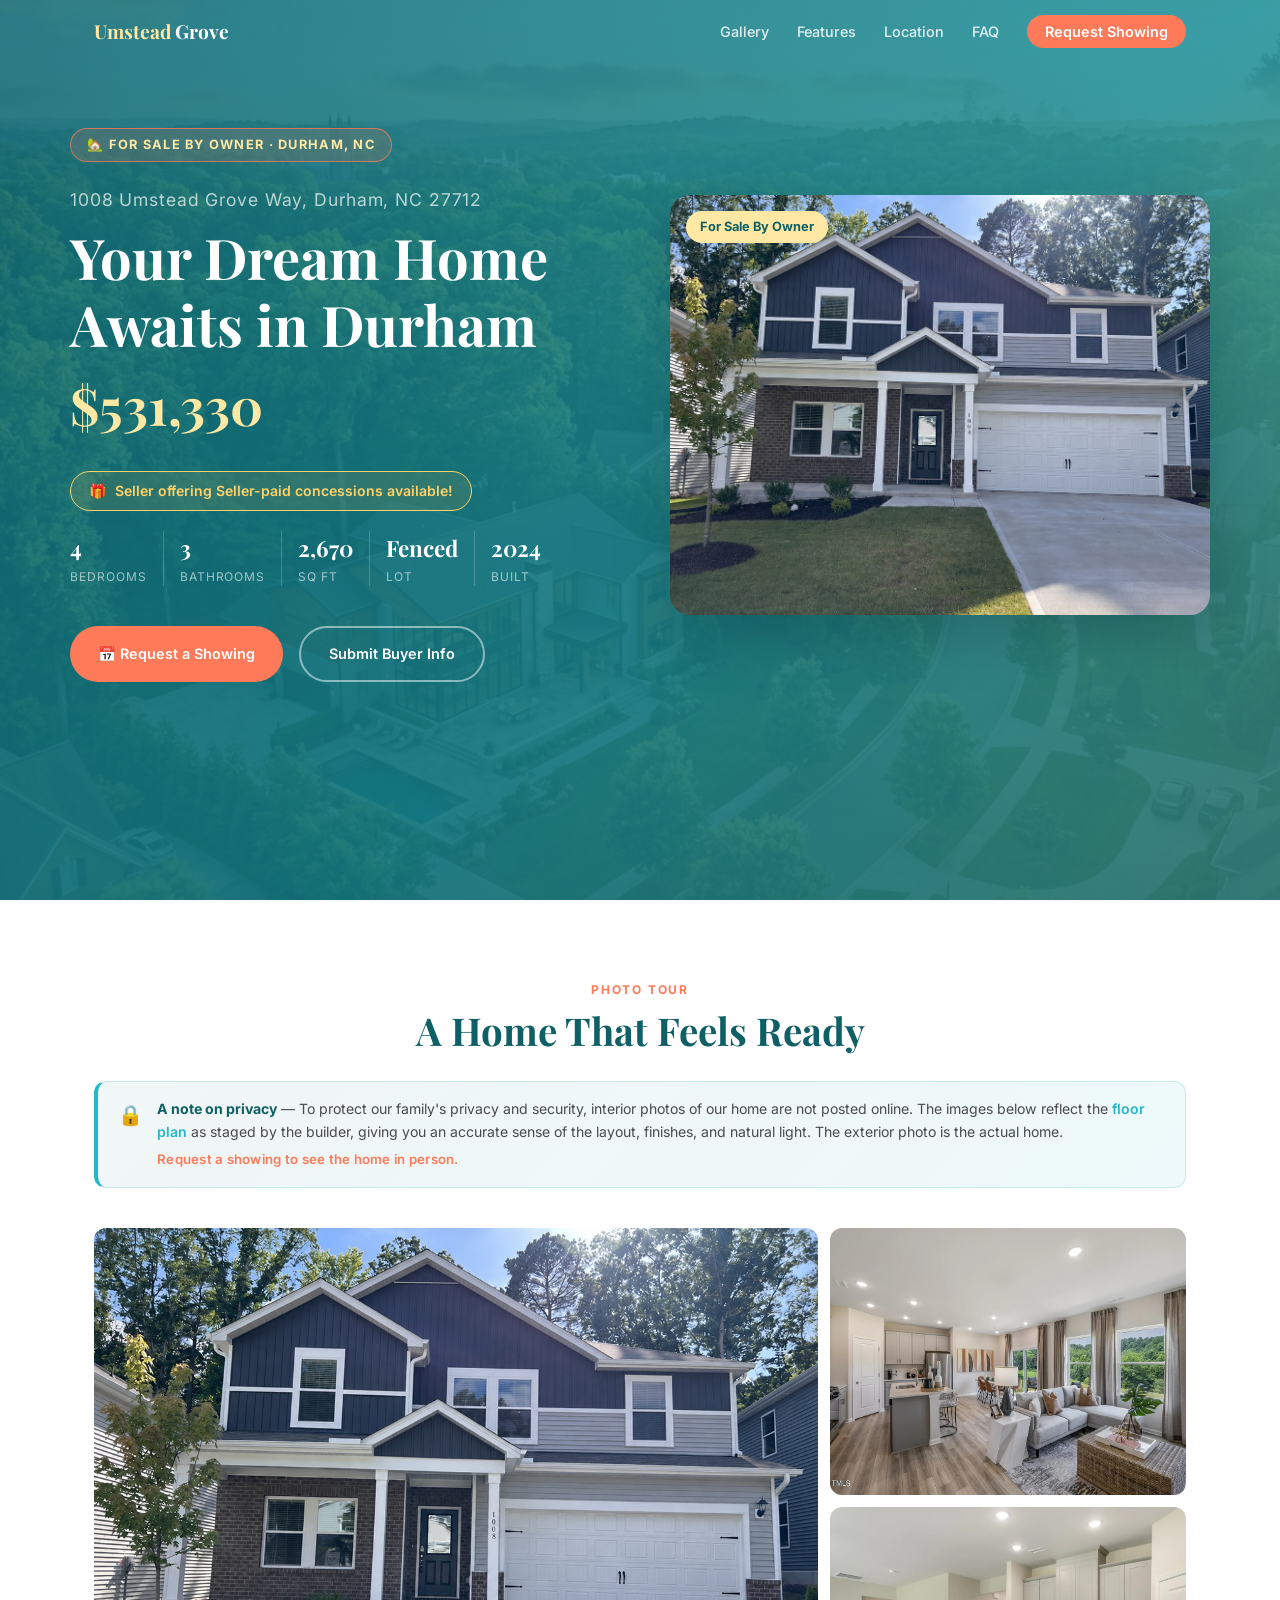
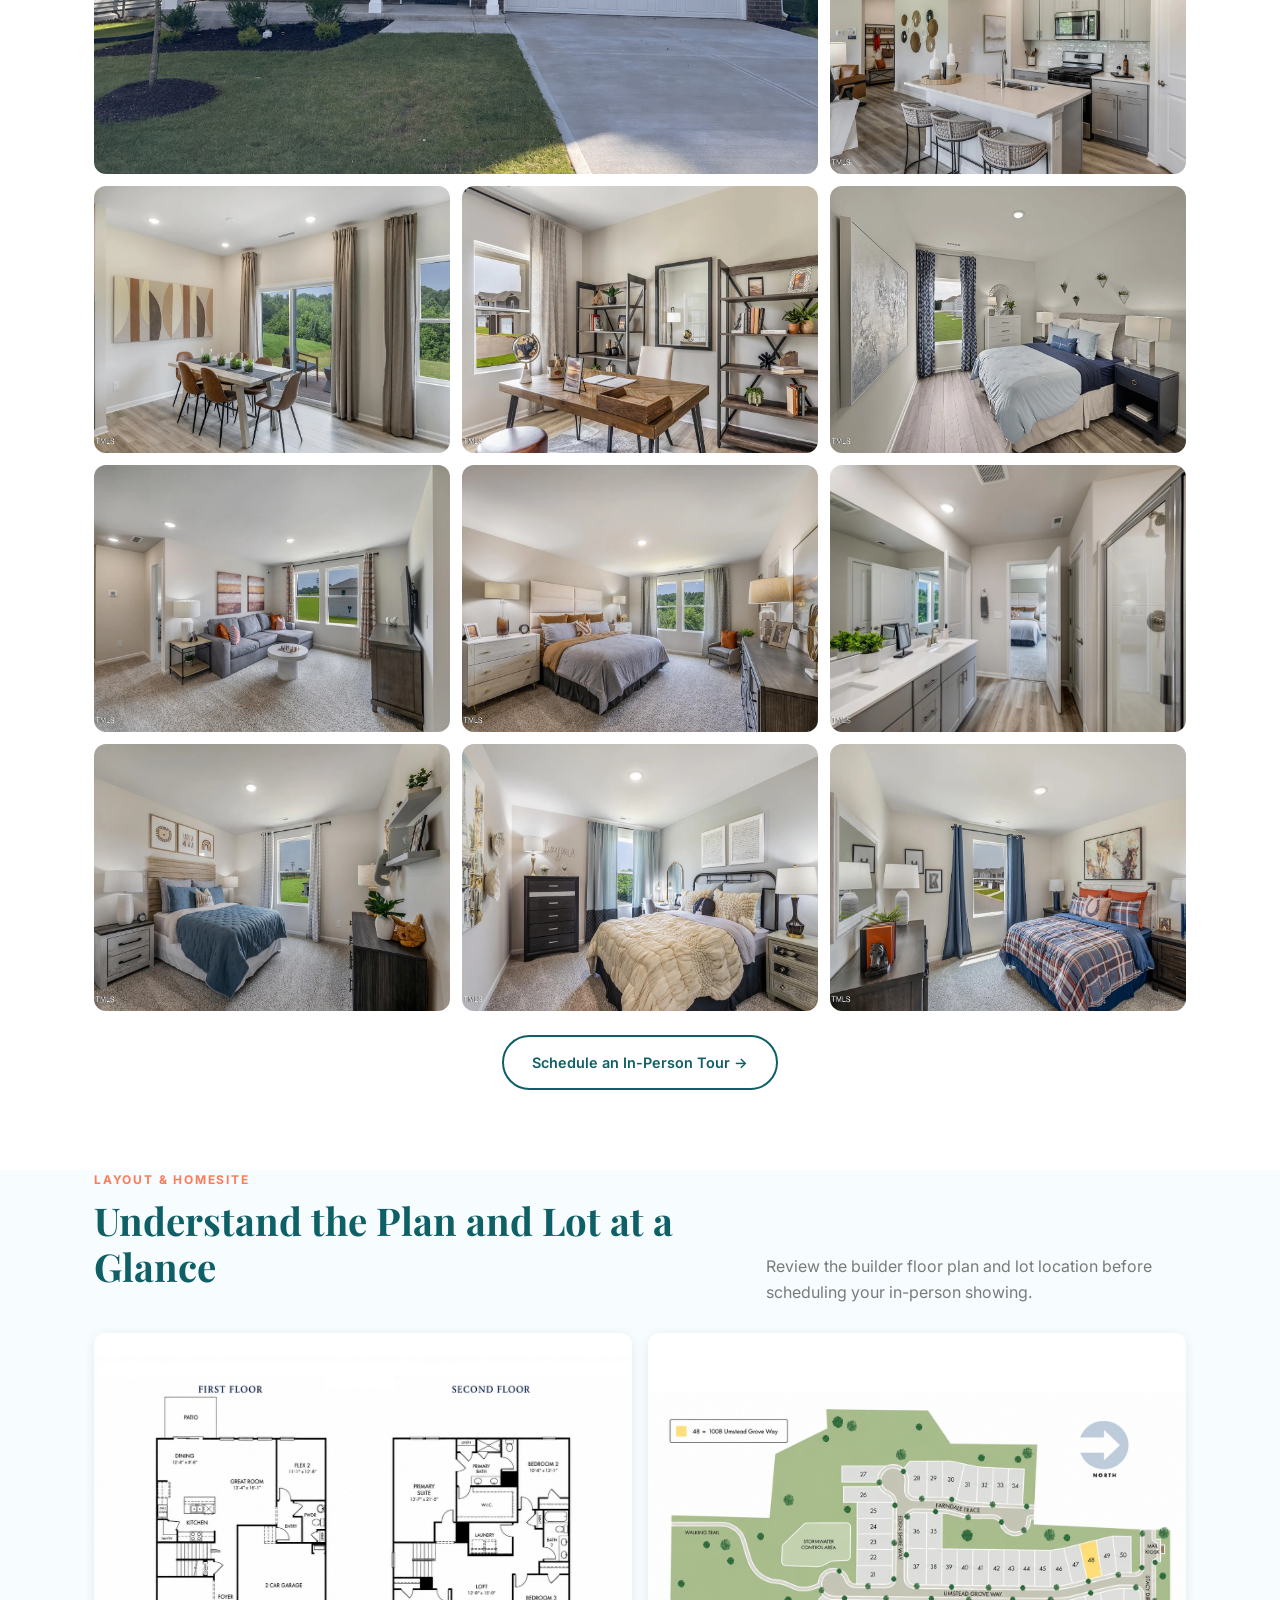
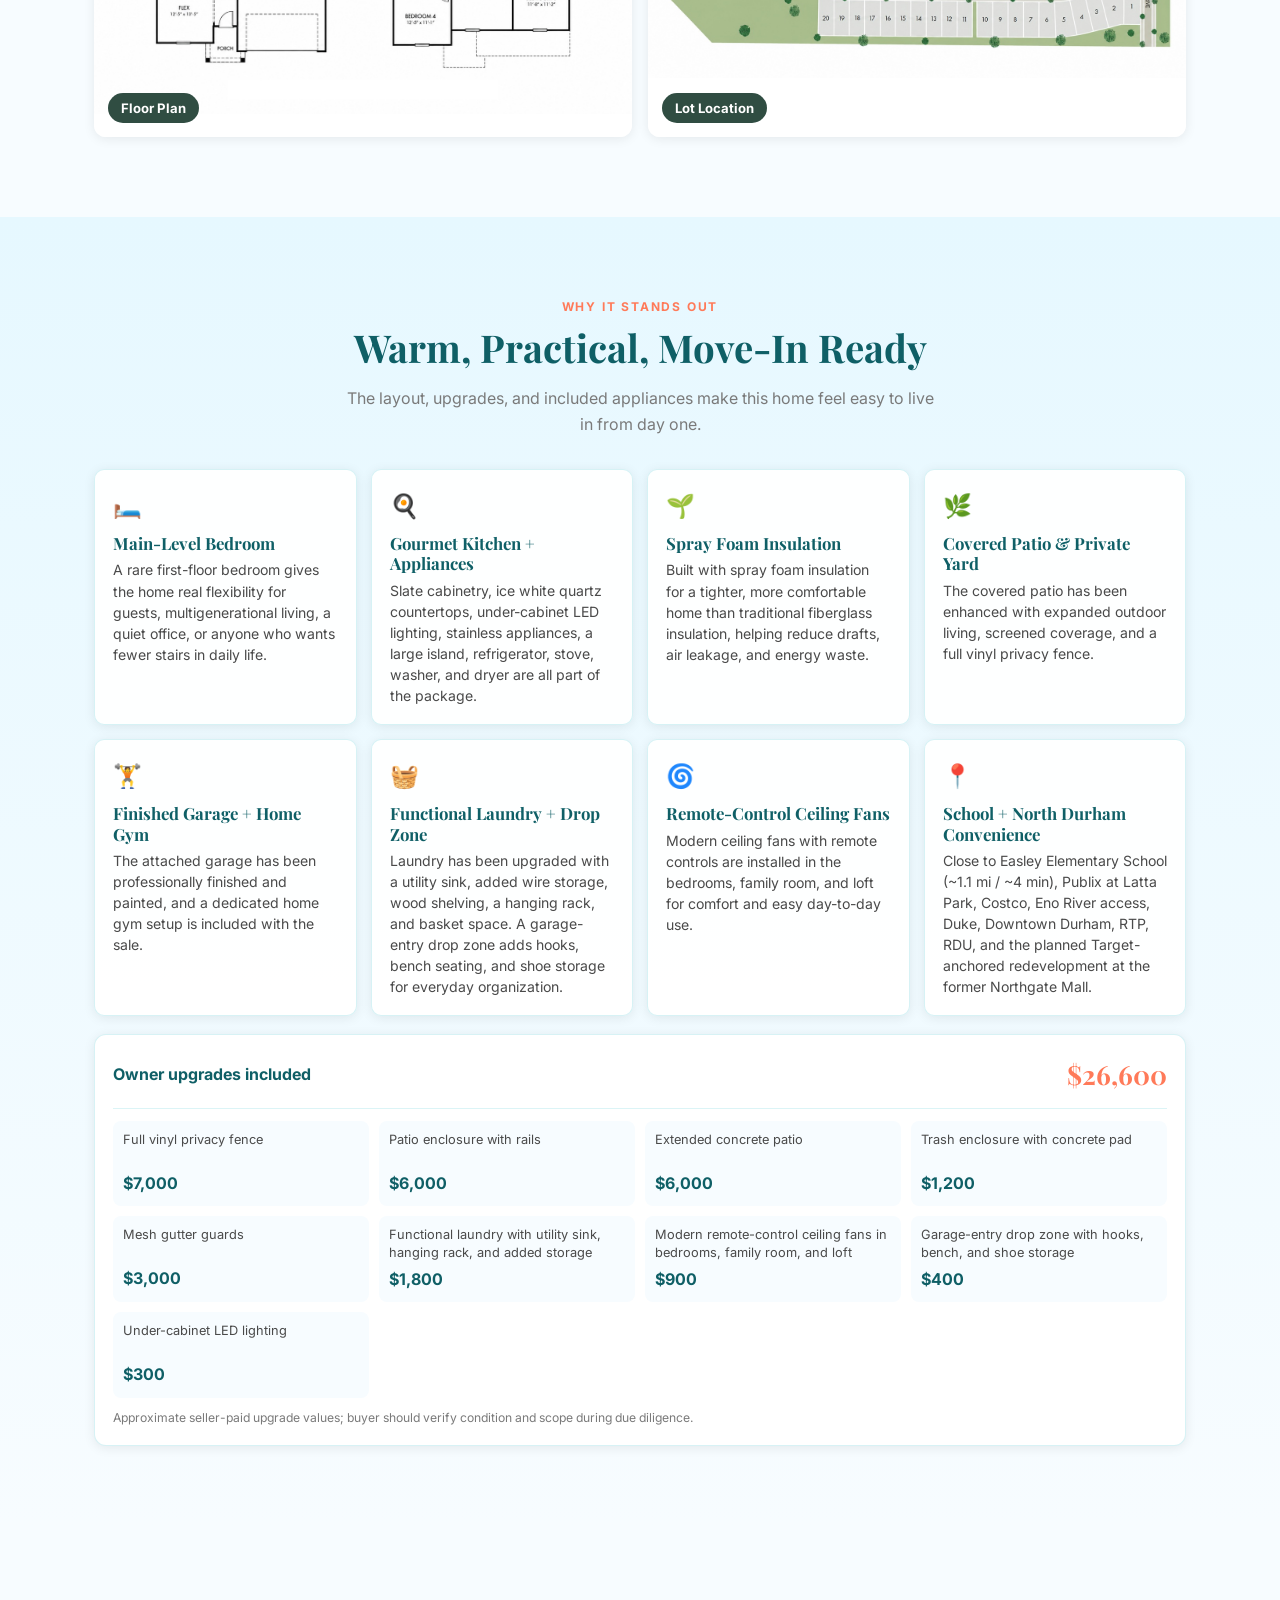
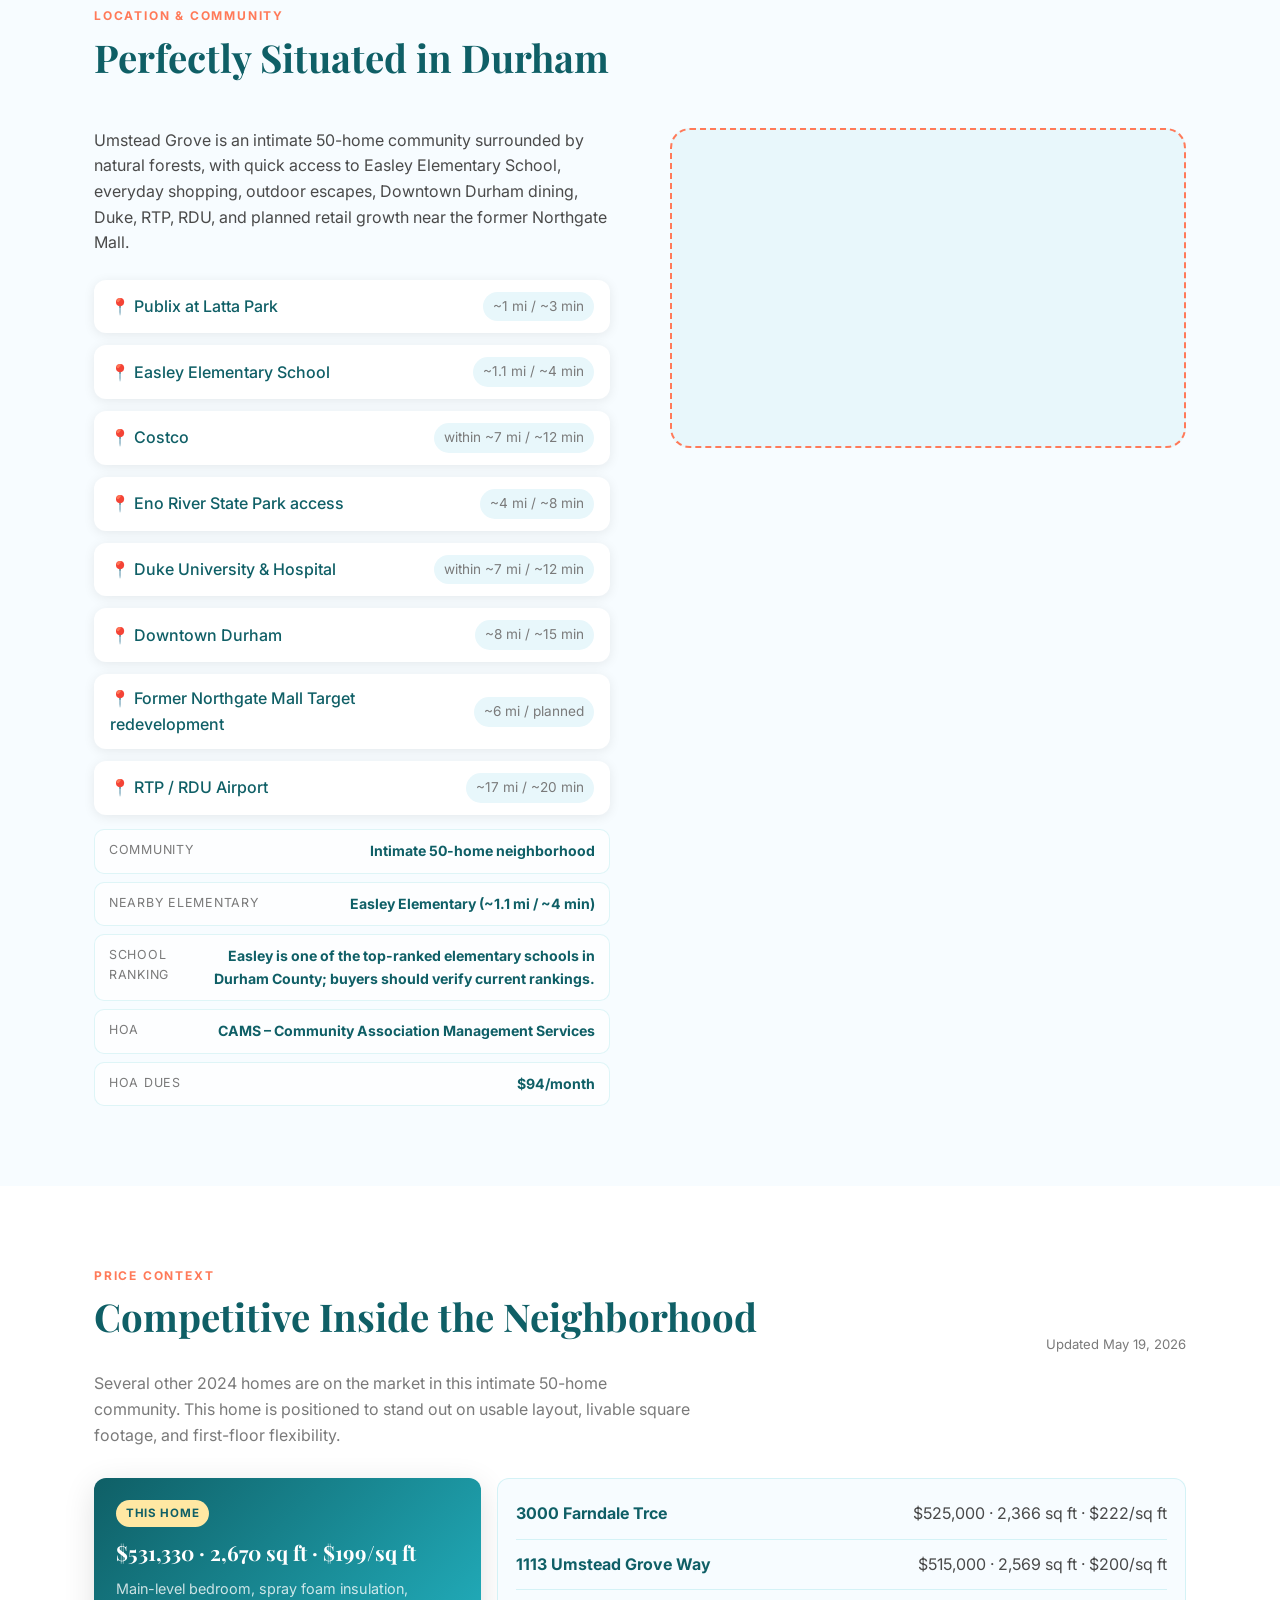
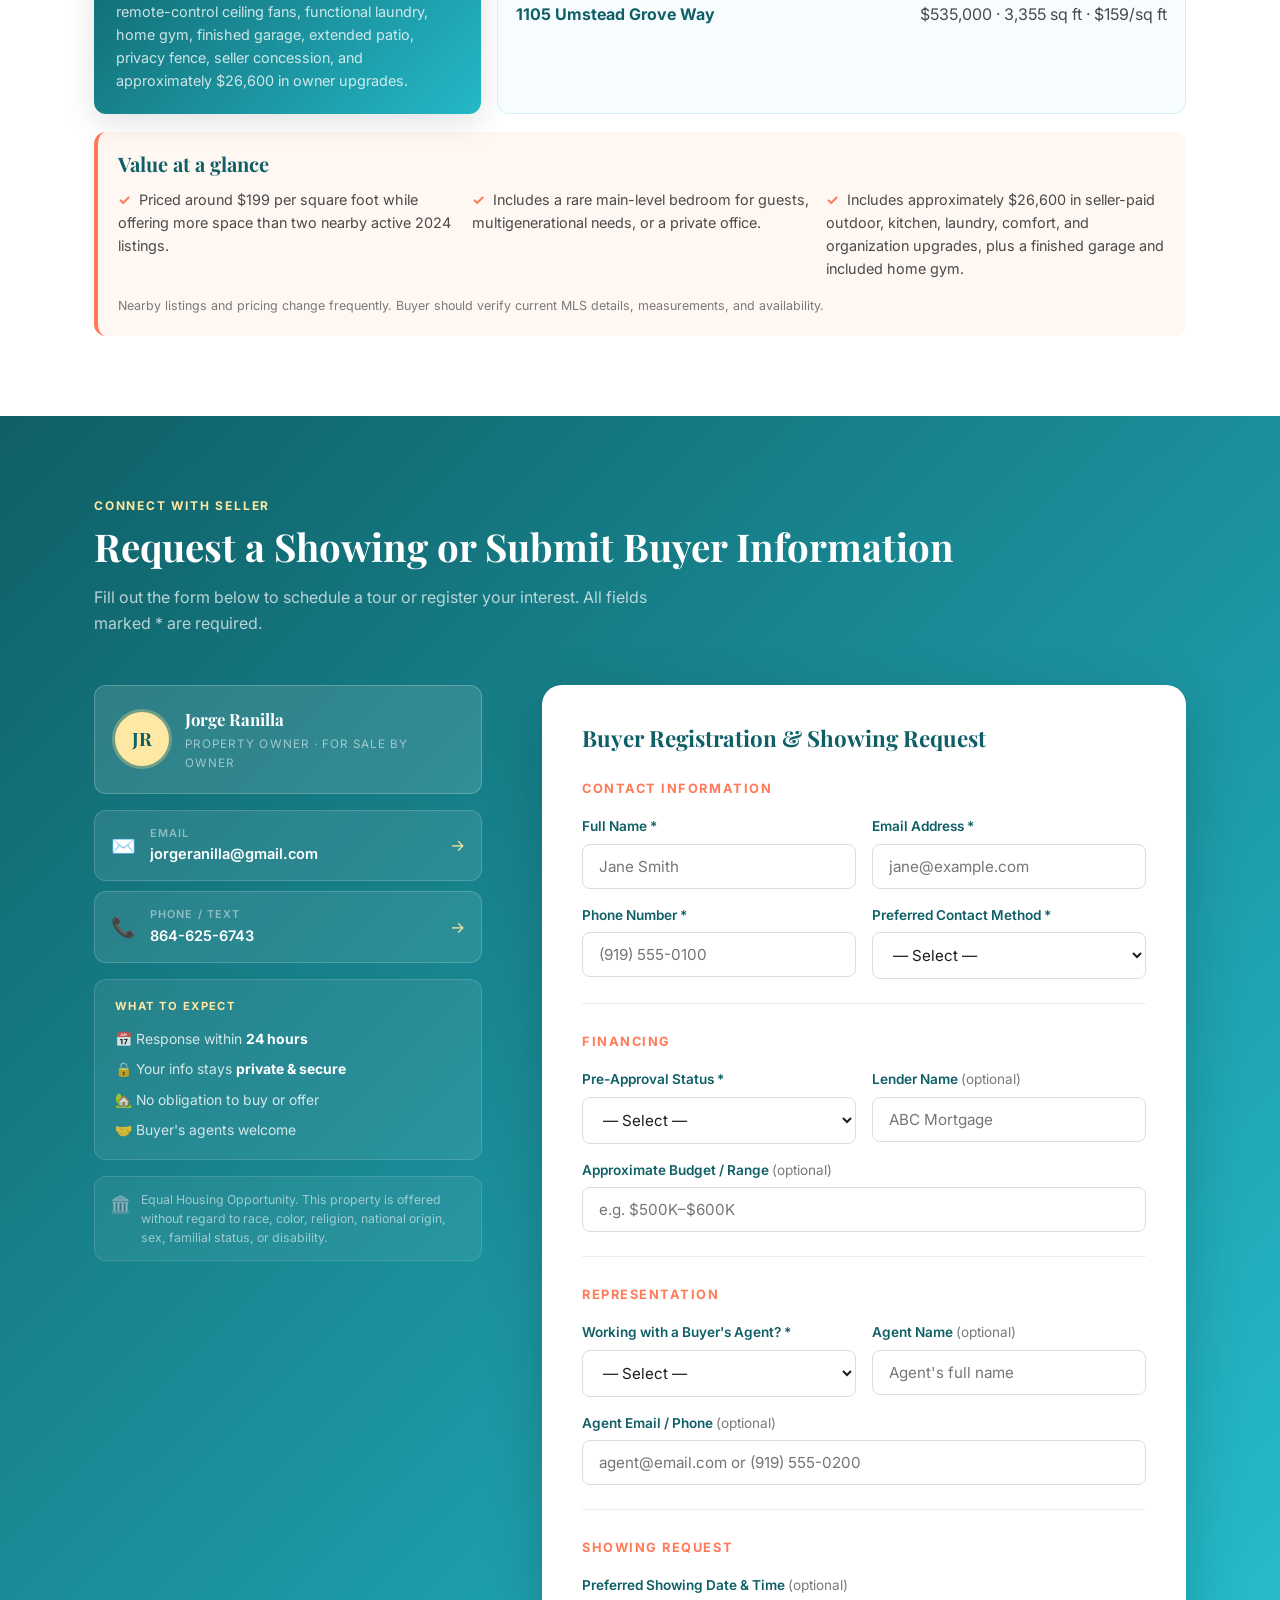
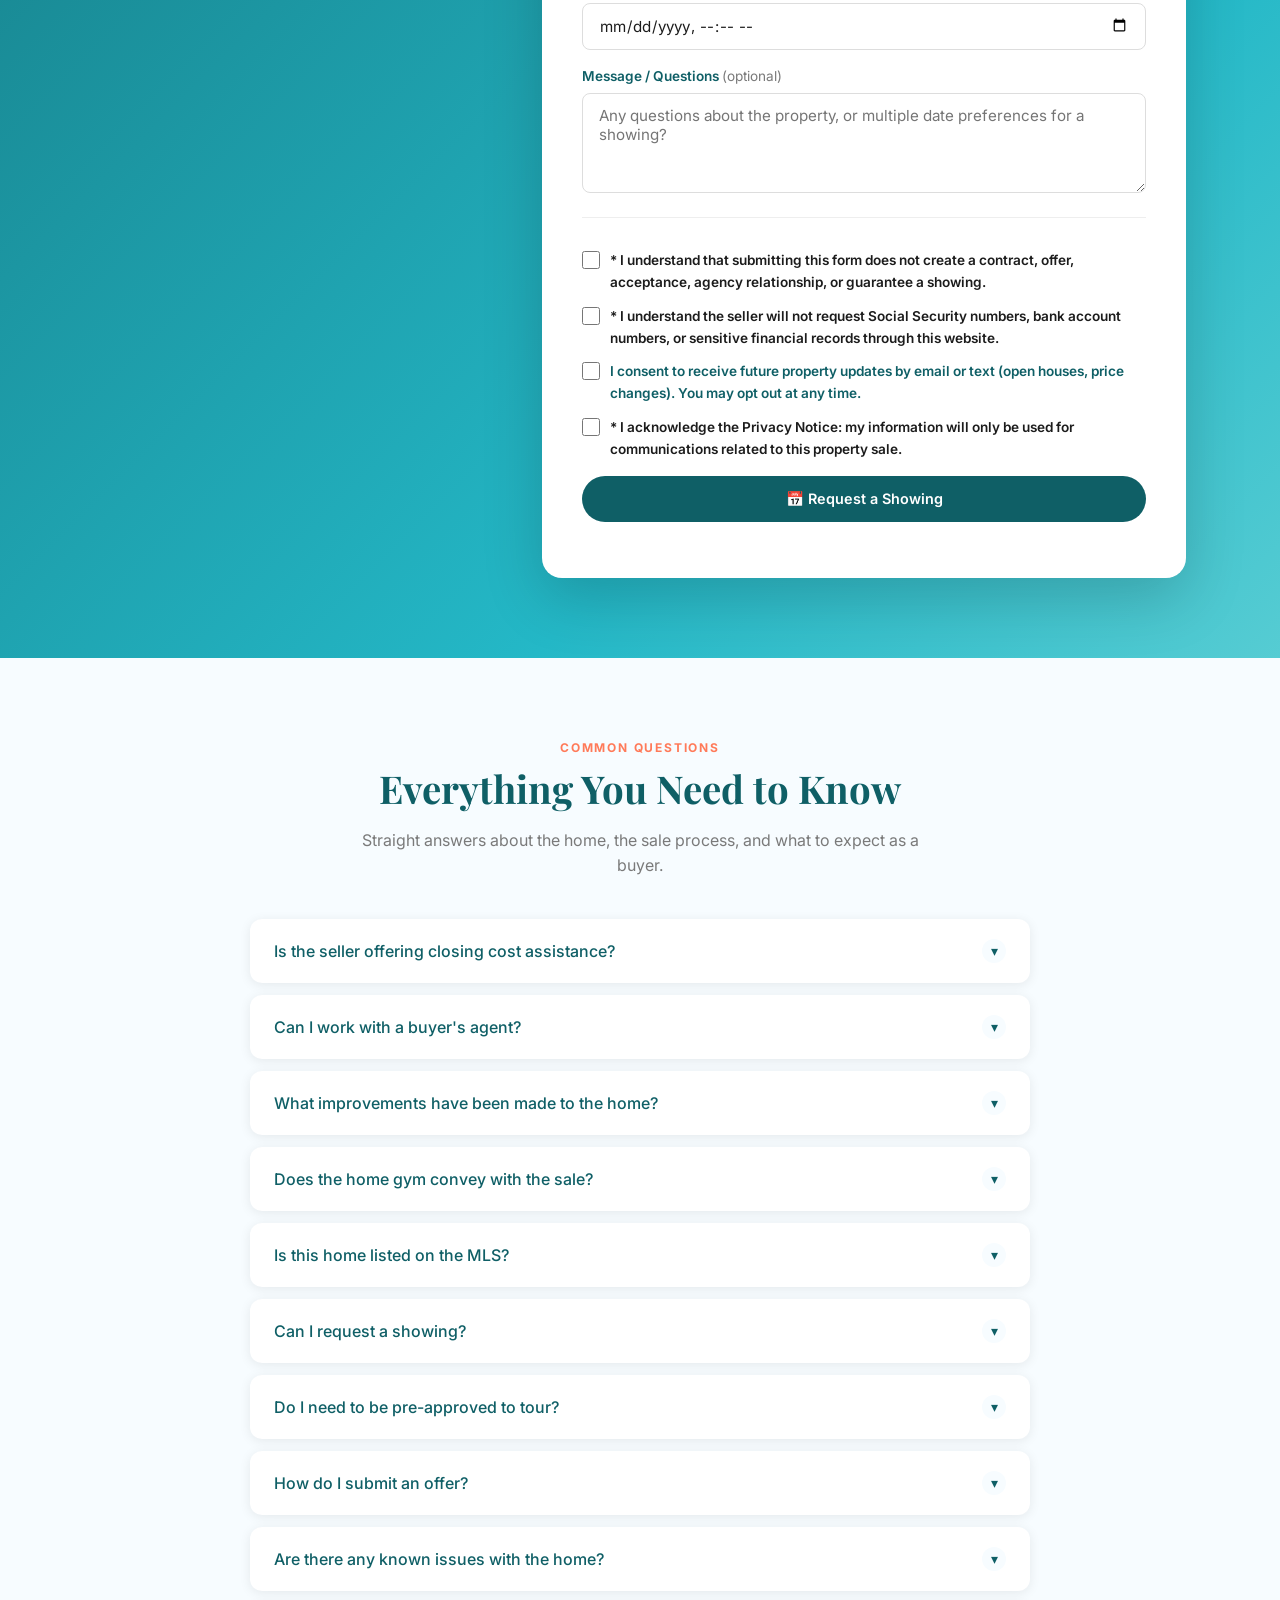
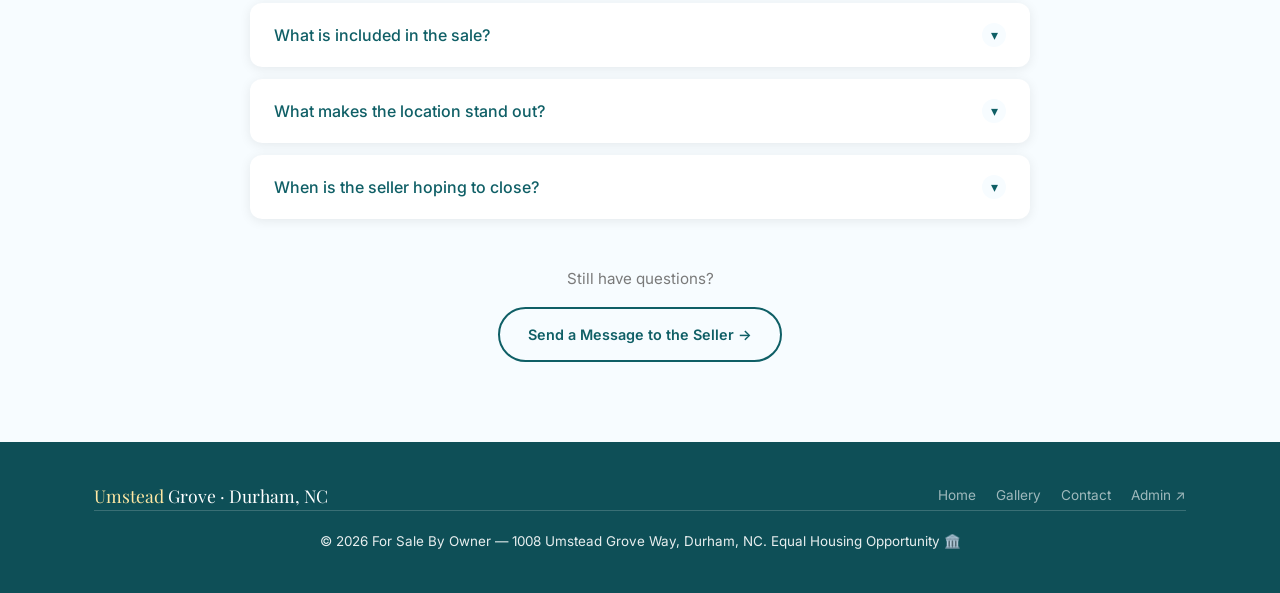
==== commit afb4bb87: "new" ====
--- a/index.html
+++ b/index.html
@@ -54,7 +54,7 @@
         <div class="hero-price" id="hero-price">—</div>
         <div id="hero-concession-badge" style="display:none;margin-bottom:20px">
           <span style="display:inline-flex;align-items:center;gap:8px;background:rgba(201,168,76,0.15);border:1.5px solid var(--gold);border-radius:50px;padding:8px 18px;font-size:0.88rem;color:var(--gold);font-weight:600">
-            🎁 <span id="hero-concession-text">Seller offering $10,000 toward buyer's closing costs</span>
+            🎁 <span id="hero-concession-text">Seller-paid concessions available — call owner for details</span>
           </span>
         </div>
         <div class="hero-stats" id="hero-stats">
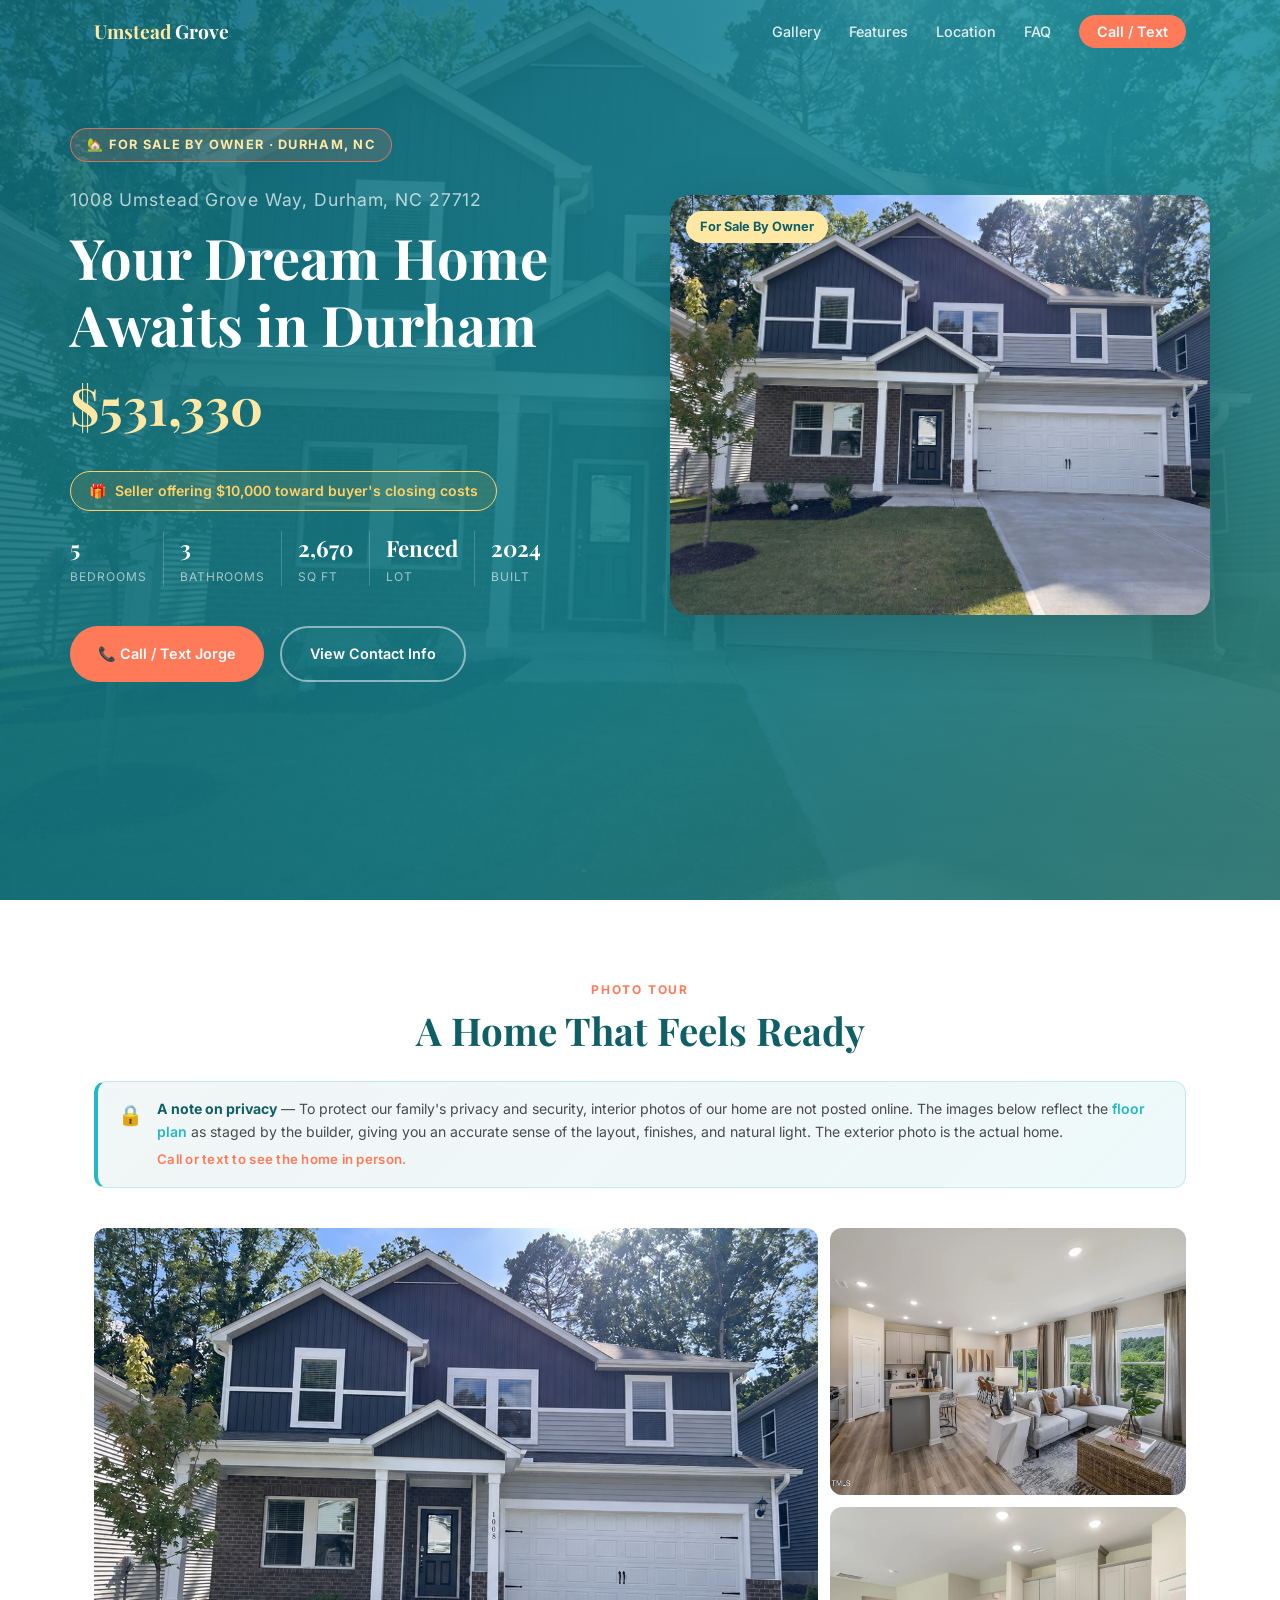
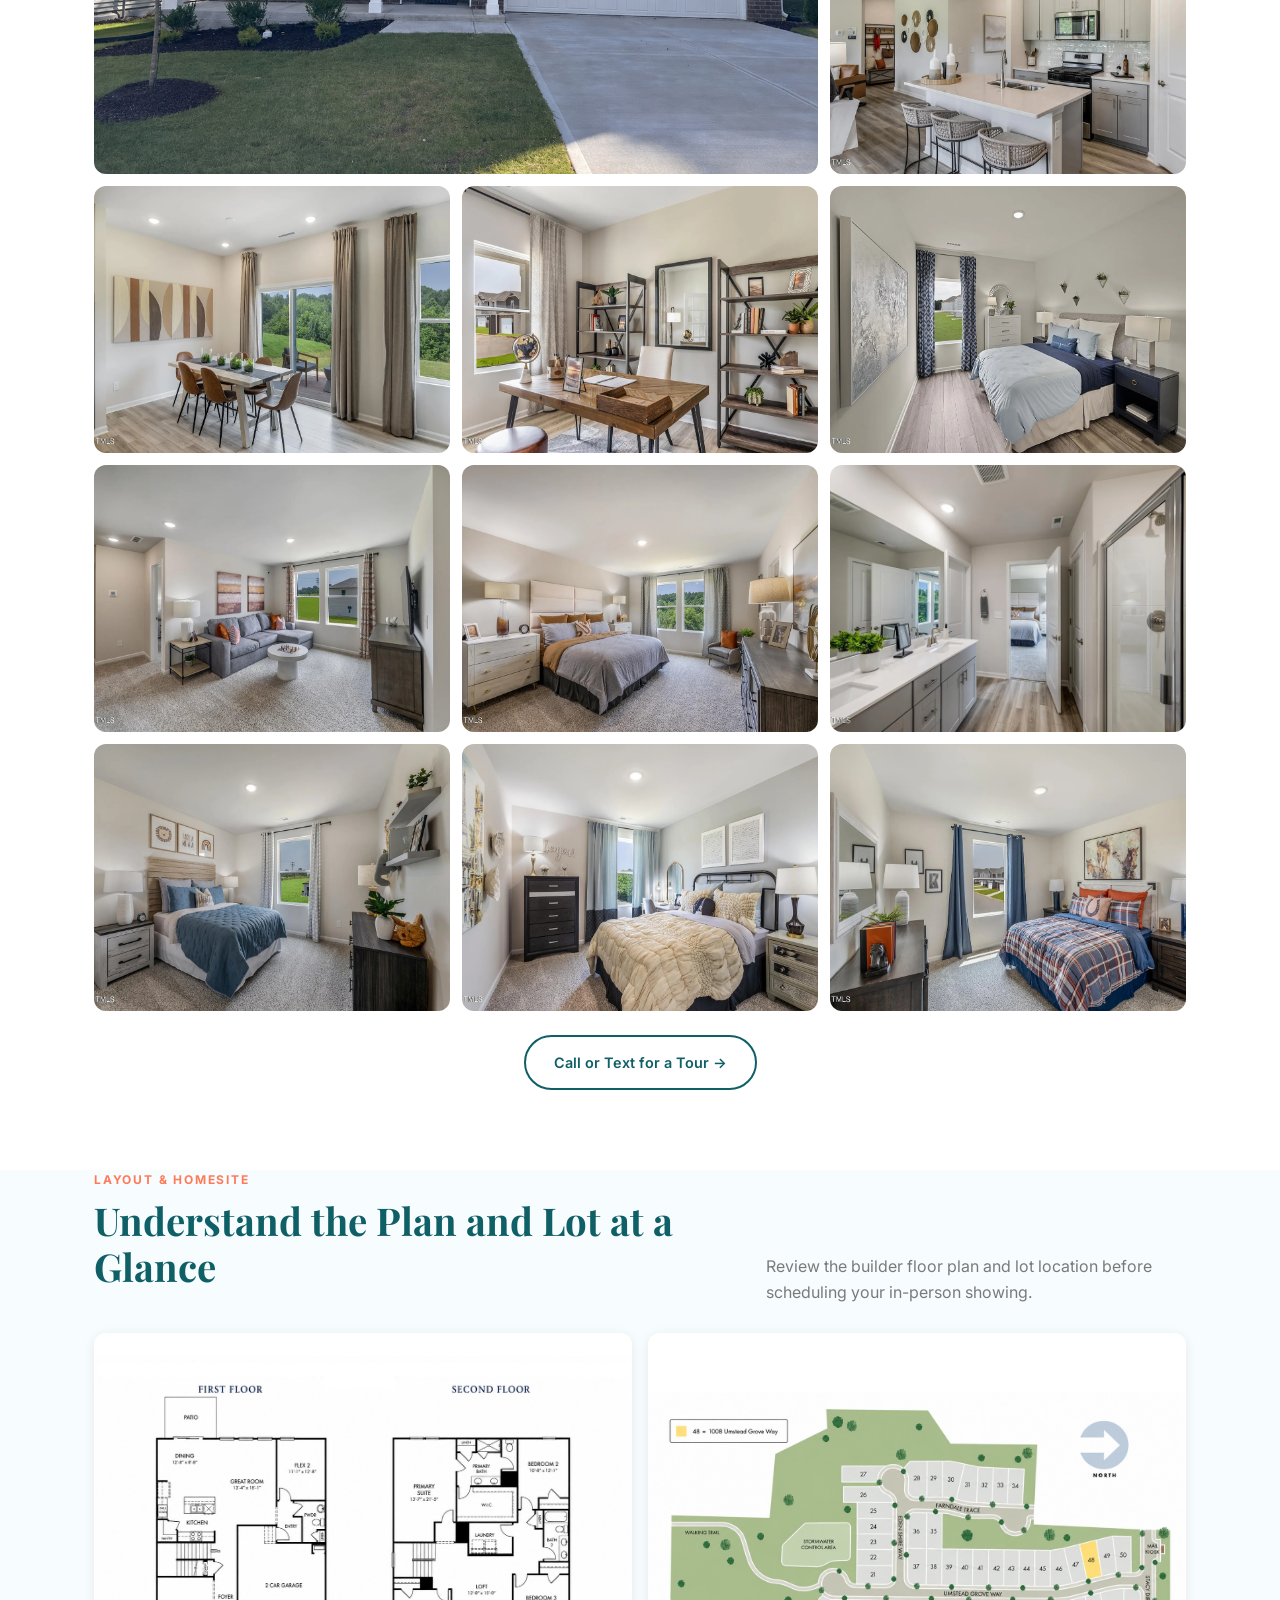
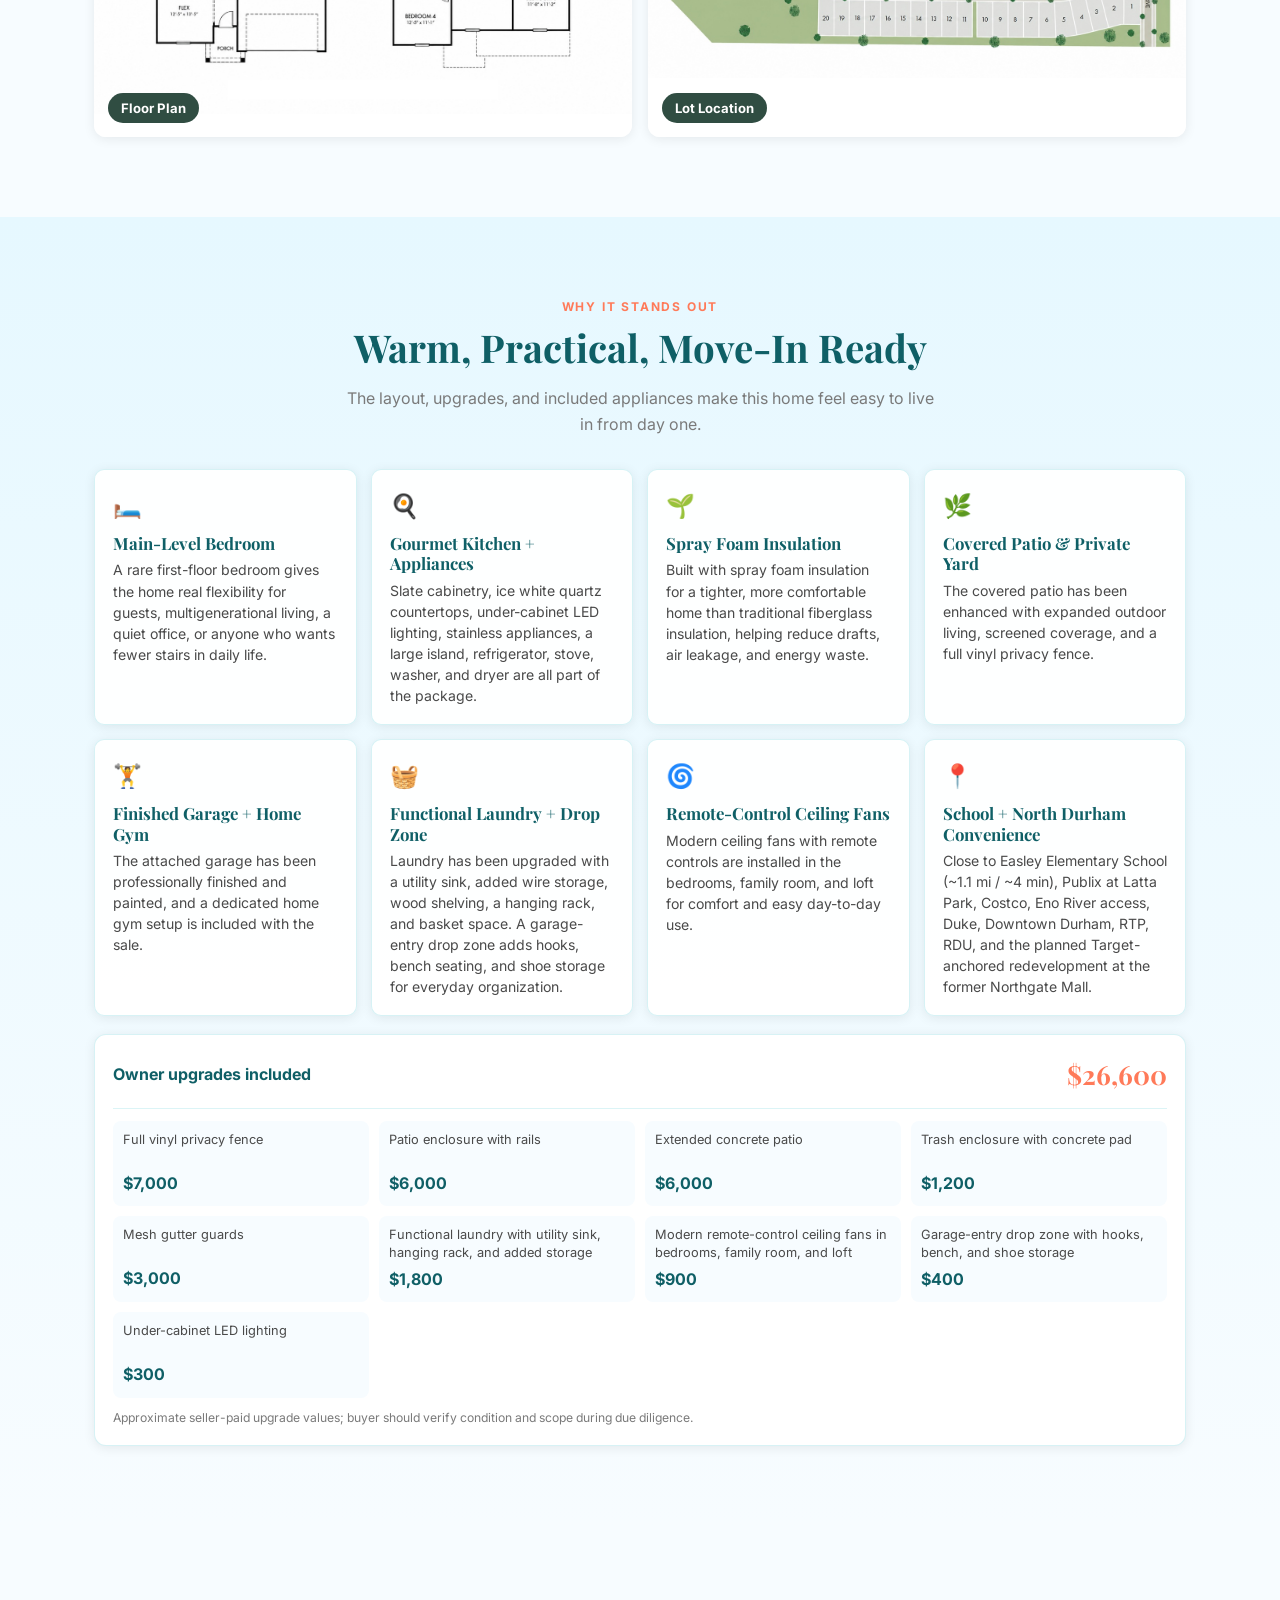
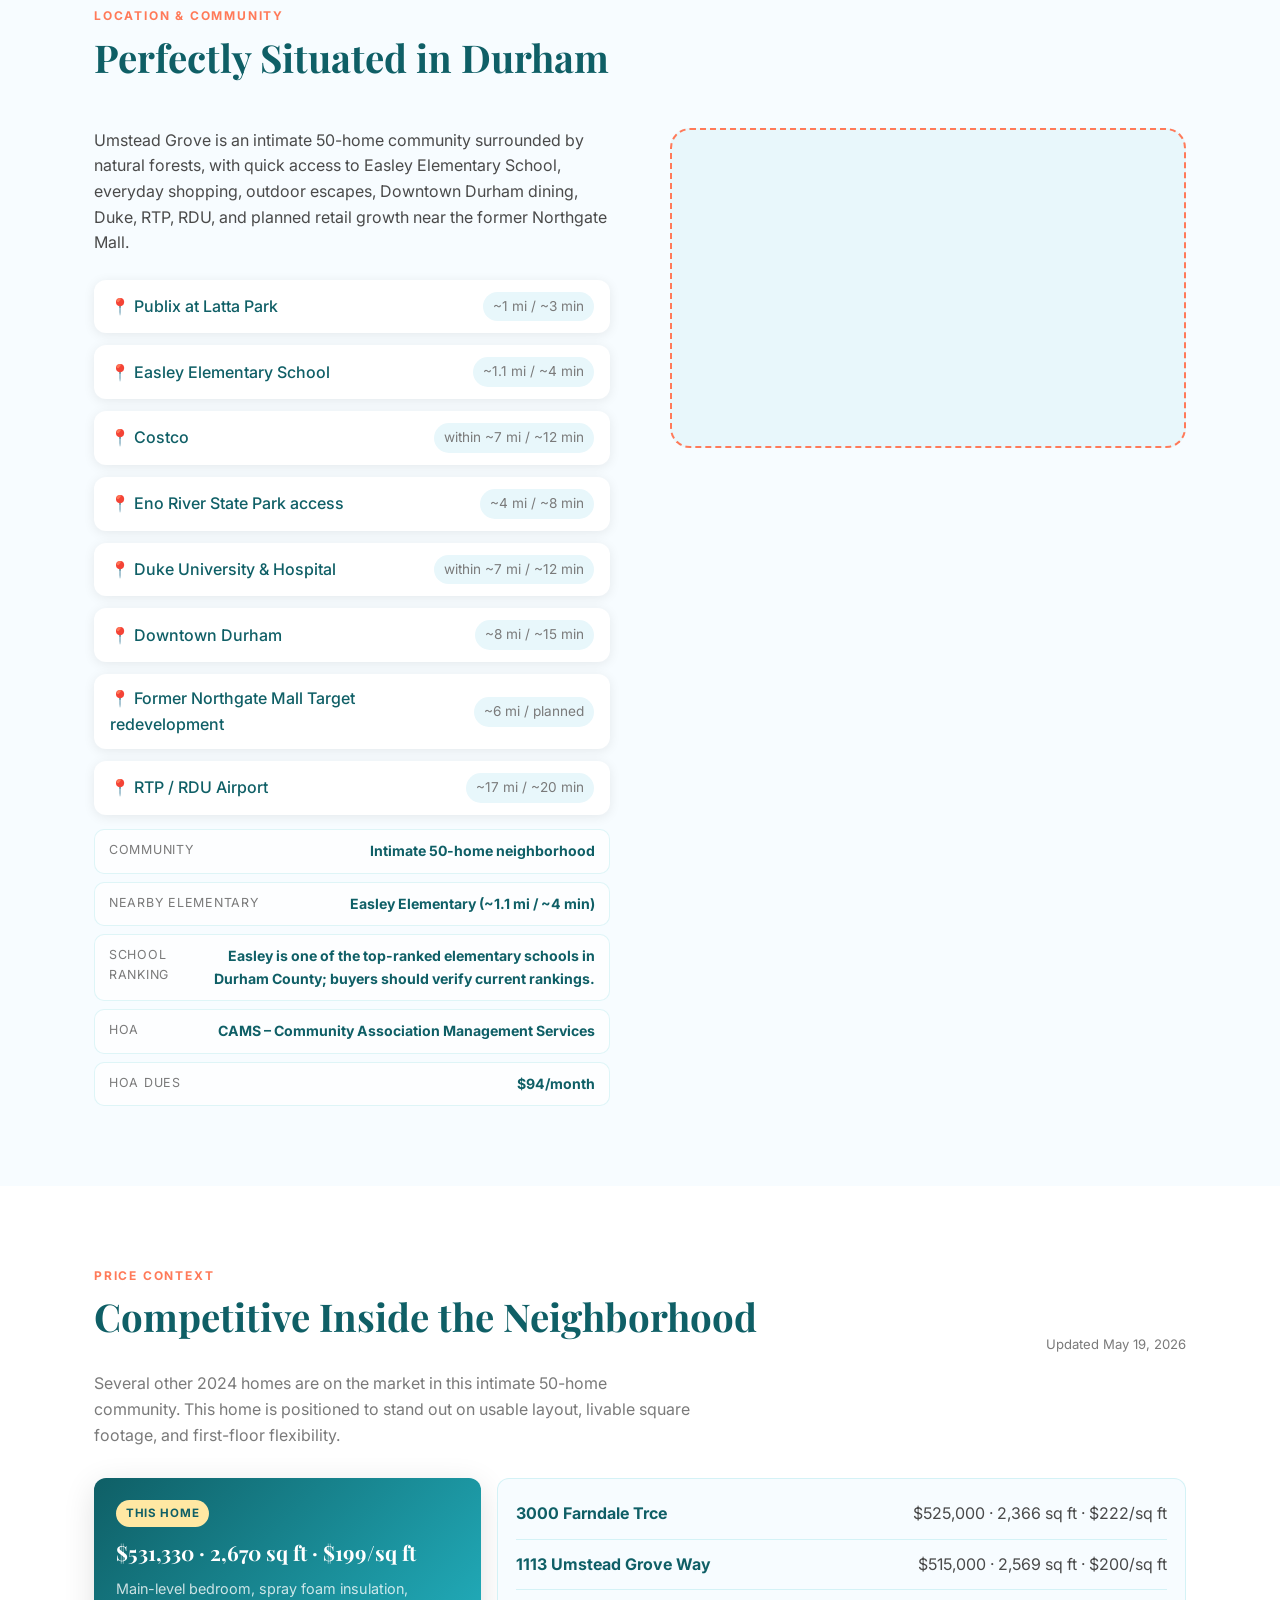
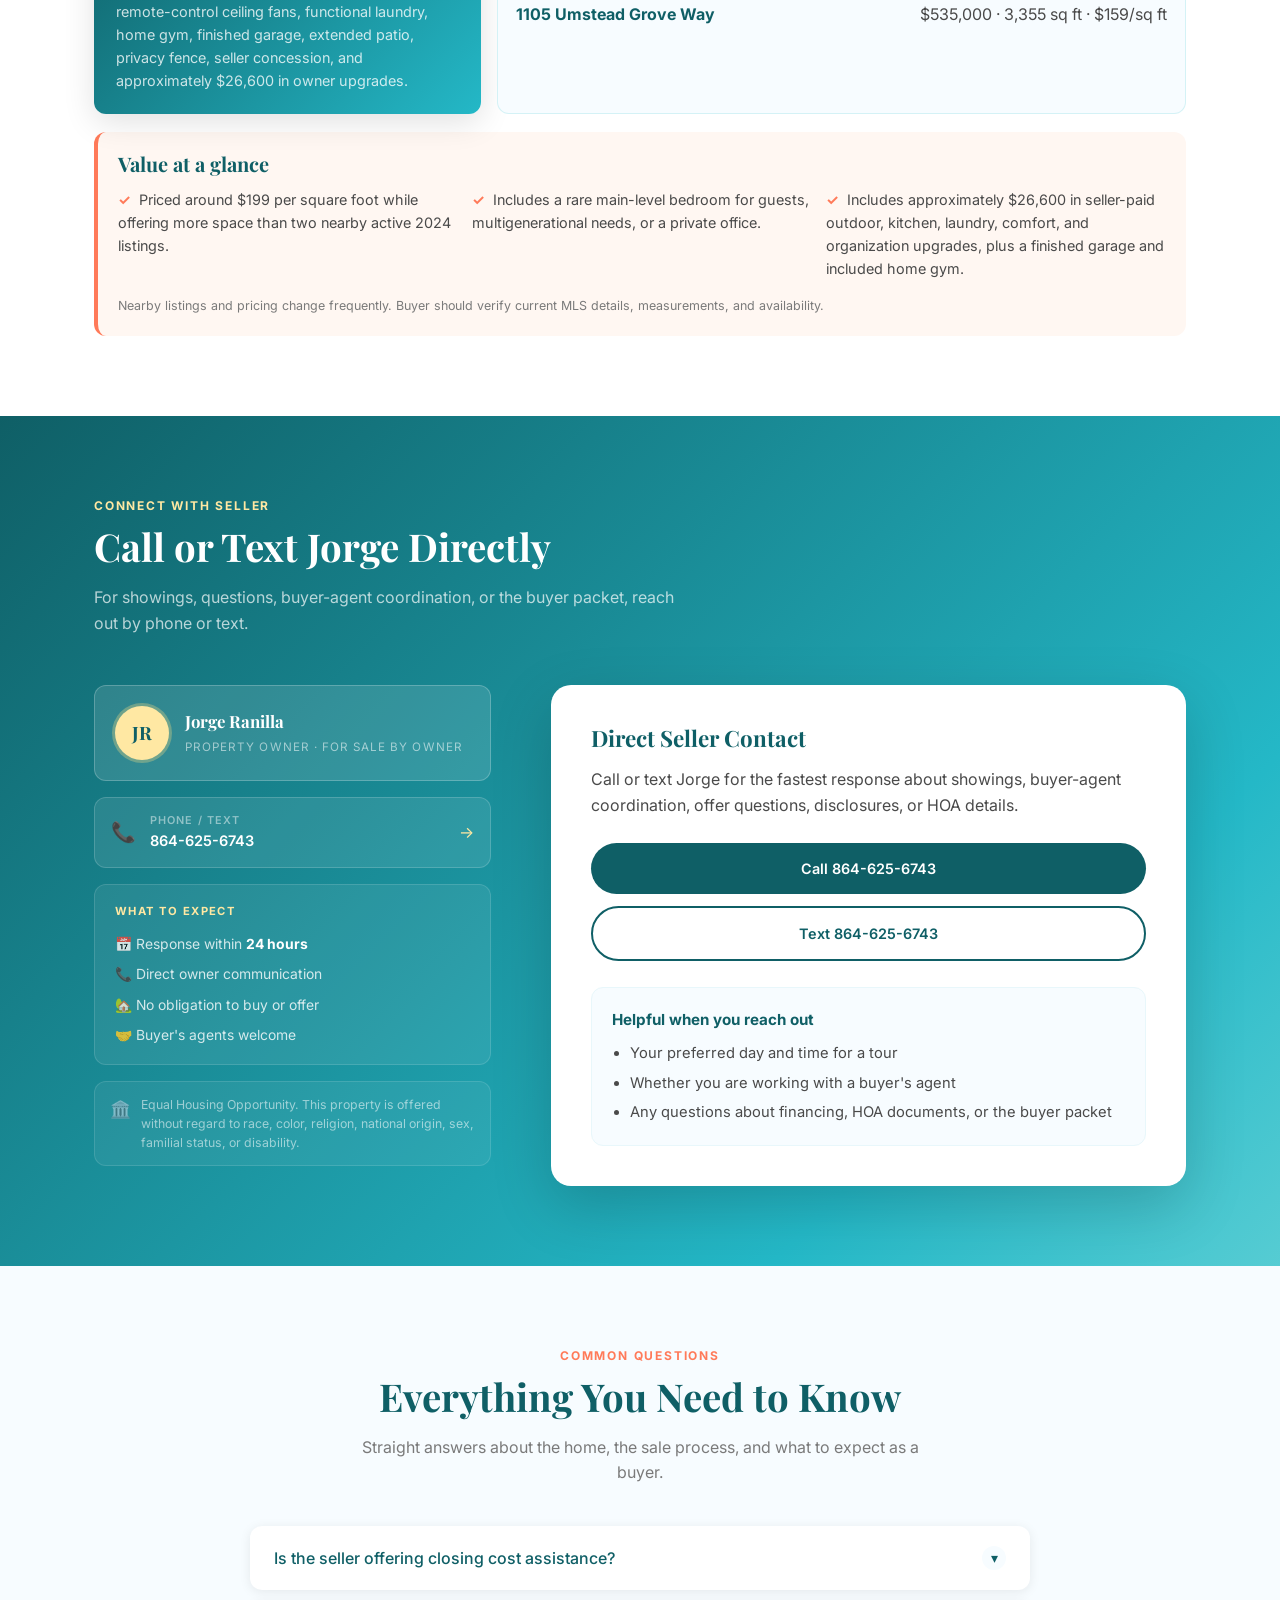
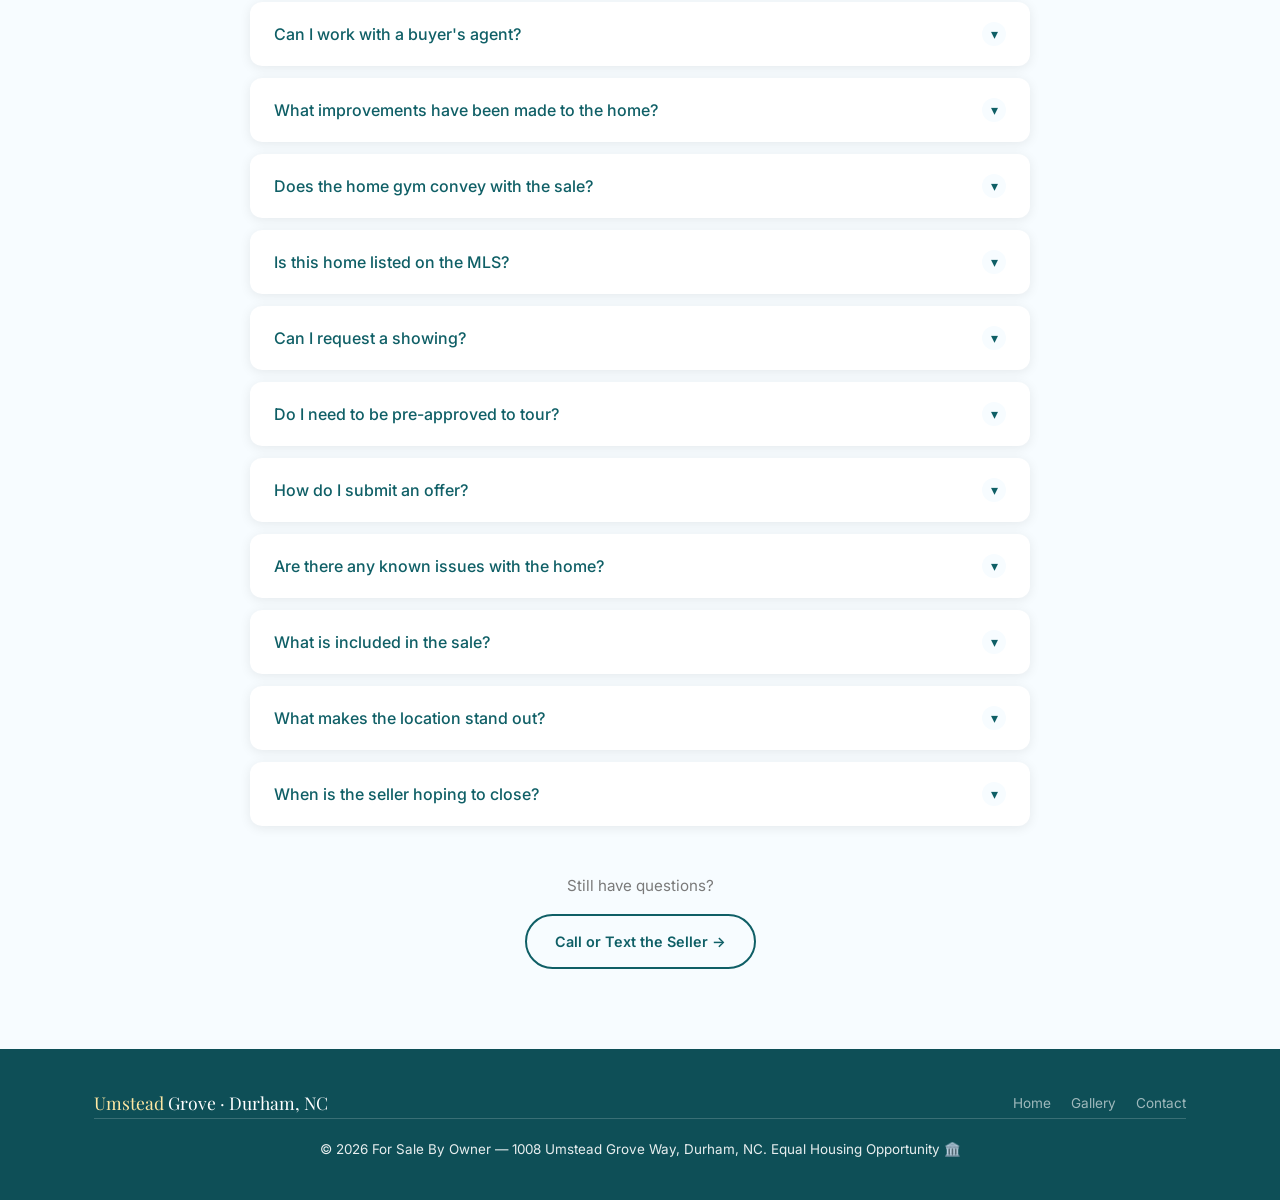
==== commit 2e88d6c6: "Make Umstead Grove static phone contact" ====
--- a/index.html
+++ b/index.html
@@ -3,8 +3,8 @@
 <head>
   <meta charset="UTF-8">
   <meta name="viewport" content="width=device-width, initial-scale=1.0">
-  <title id="meta-title">Umstead Grove | Durham, NC | For Sale By Owner</title>
-  <meta name="description" id="meta-desc" content="Beautiful home for sale by owner in Durham, NC. Request a showing today.">
+  <title>Umstead Grove | Durham, NC | For Sale By Owner</title>
+  <meta name="description" id="meta-desc" content="Beautiful home for sale by owner in Durham, NC. Call or text the seller to request a showing.">
   <meta property="og:type" content="website">
   <meta property="og:title" id="og-title" content="Umstead Grove | FSBO Durham NC">
   <meta property="og:image" id="og-image" content="house.png">
@@ -25,7 +25,7 @@
         <li><a href="#highlights">Features</a></li>
         <li><a href="#neighborhood">Location</a></li>
         <li><a href="#faq">FAQ</a></li>
-        <li><a href="#contact" class="nav-cta" id="nav-cta-btn">Request Showing</a></li>
+        <li><a href="#contact" class="nav-cta" id="nav-cta-btn">Call / Text</a></li>
       </ul>
       <div class="nav-hamburger" id="hamburger" aria-label="Menu" aria-controls="nav-mobile" aria-expanded="false" role="button" tabindex="0">
         <span></span><span></span><span></span>
@@ -36,7 +36,7 @@
       <a href="#highlights">Features</a>
       <a href="#neighborhood">Location</a>
       <a href="#faq">FAQ</a>
-      <a href="#contact">Request a Showing</a>
+      <a href="#contact">Call / Text</a>
     </div>
   </div>
 </nav>
@@ -54,7 +54,7 @@
         <div class="hero-price" id="hero-price">—</div>
         <div id="hero-concession-badge" style="display:none;margin-bottom:20px">
           <span style="display:inline-flex;align-items:center;gap:8px;background:rgba(201,168,76,0.15);border:1.5px solid var(--gold);border-radius:50px;padding:8px 18px;font-size:0.88rem;color:var(--gold);font-weight:600">
-            🎁 <span id="hero-concession-text">Seller-paid concessions available — call owner for details</span>
+            🎁 <span id="hero-concession-text">Seller offering $10,000 toward buyer's closing costs</span>
           </span>
         </div>
         <div class="hero-stats" id="hero-stats">
@@ -69,8 +69,8 @@
           <div class="hero-stat"><span class="hero-stat-val" id="stat-year">—</span><span class="hero-stat-lbl">Built</span></div>
         </div>
         <div class="hero-actions">
-          <a href="#contact" class="btn btn-primary" id="cta-showing">📅 Request a Showing</a>
-          <a href="#contact" class="btn btn-outline" id="cta-info">Submit Buyer Info</a>
+          <a href="tel:8646256743" class="btn btn-primary" id="cta-showing">📞 Call / Text Jorge</a>
+          <a href="#contact" class="btn btn-outline" id="cta-info">View Contact Info</a>
         </div>
       </div>
       <div class="hero-photo-card reveal">
@@ -94,13 +94,13 @@
       <span class="gallery-disclaimer-icon">🔒</span>
       <div>
         <strong>A note on privacy</strong> — To protect our family's privacy and security, interior photos of our home are not posted online. The images below reflect the <em>floor plan</em> as staged by the builder, giving you an accurate sense of the layout, finishes, and natural light. The exterior photo is the actual home.
-        <span class="gallery-disclaimer-cta">Request a showing to see the home in person.</span>
+        <span class="gallery-disclaimer-cta">Call or text to see the home in person.</span>
       </div>
     </div>
 
     <div class="gallery-grid" id="gallery-grid"></div>
     <div class="gallery-more">
-      <a href="#contact" class="btn btn-outline-green" id="cta-tour">Schedule an In-Person Tour →</a>
+      <a href="tel:8646256743" class="btn btn-outline-green" id="cta-tour">Call or Text for a Tour →</a>
     </div>
   </div>
 </section>
@@ -193,18 +193,16 @@
   </div>
 </section>
 
-<!-- CONTACT / FORM -->
+<!-- CONTACT -->
 <section id="contact">
   <div class="container">
     <p class="section-label">Connect With Seller</p>
-    <h2 class="section-title">Request a Showing or Submit Buyer Information</h2>
-    <p class="section-sub">Fill out the form below to schedule a tour or register your interest. All fields marked * are required.</p>
+    <h2 class="section-title">Call or Text Jorge Directly</h2>
+    <p class="section-sub">For showings, questions, buyer-agent coordination, or the buyer packet, reach out by phone or text.</p>
     <div class="contact-grid">
 
-      <!-- SIDEBAR -->
       <div class="contact-info-box reveal">
 
-        <!-- Seller card -->
         <div class="seller-card">
           <div class="seller-avatar">JR</div>
           <div class="seller-info">
@@ -213,16 +211,7 @@
           </div>
         </div>
 
-        <!-- Contact methods -->
         <div class="contact-methods">
-          <a id="seller-email-link" href="#" class="contact-method-row">
-            <span class="cm-icon">✉️</span>
-            <span class="cm-body">
-              <span class="cm-label">Email</span>
-              <span class="cm-value" id="seller-email-display">seller@email.com</span>
-            </span>
-            <span class="cm-arrow">→</span>
-          </a>
           <a id="seller-phone-link" href="#" class="contact-method-row">
             <span class="cm-icon">📞</span>
             <span class="cm-body">
@@ -233,18 +222,16 @@
           </a>
         </div>
 
-        <!-- What to expect -->
         <div class="expect-card">
           <p class="expect-title">What to expect</p>
           <ul class="expect-list">
             <li>📅 Response within <strong>24 hours</strong></li>
-            <li>🔒 Your info stays <strong>private &amp; secure</strong></li>
+            <li>📞 Direct owner communication</li>
             <li>🏡 No obligation to buy or offer</li>
             <li>🤝 Buyer's agents welcome</li>
           </ul>
         </div>
 
-        <!-- Fair Housing -->
         <div class="fh-badge-full">
           <span class="fh-icon">🏛️</span>
           <span>Equal Housing Opportunity. This property is offered without regard to race, color, religion, national origin, sex, familial status, or disability.</span>
@@ -252,135 +239,21 @@
 
       </div>
 
-      <!-- FORM -->
-      <div class="form-card">
-        <h3 class="serif">Buyer Registration &amp; Showing Request</h3>
-        <form id="buyer-form" novalidate>
-          <div class="form-grid">
-
-            <p class="form-section-title full">Contact Information</p>
-
-            <div class="form-group">
-              <label for="f-name">Full Name *</label>
-              <input type="text" id="f-name" name="fullName" class="form-control" autocomplete="name" placeholder="Jane Smith" required>
-              <span class="form-error-msg" id="err-name">Please enter your full name.</span>
-            </div>
-            <div class="form-group">
-              <label for="f-email">Email Address *</label>
-              <input type="email" id="f-email" name="email" class="form-control" autocomplete="email" placeholder="jane@example.com" required>
-              <span class="form-error-msg" id="err-email">Please enter a valid email.</span>
-            </div>
-            <div class="form-group">
-              <label for="f-phone">Phone Number *</label>
-              <input type="tel" id="f-phone" name="phone" class="form-control" autocomplete="tel" placeholder="(919) 555-0100" required>
-              <span class="form-error-msg" id="err-phone">Please enter your phone number.</span>
-            </div>
-            <div class="form-group">
-              <label for="f-contact-pref">Preferred Contact Method *</label>
-              <select id="f-contact-pref" name="contactPreference" class="form-control" required>
-                <option value="">— Select —</option>
-                <option value="email">Email</option>
-                <option value="phone_call">Phone Call</option>
-                <option value="text">Text Message</option>
-              </select>
-            </div>
-
-            <hr class="form-divider full">
-            <p class="form-section-title full">Financing</p>
-
-            <div class="form-group">
-              <label for="f-preapproved">Pre-Approval Status *</label>
-              <select id="f-preapproved" name="preApprovalStatus" class="form-control" required>
-                <option value="">— Select —</option>
-                <option value="yes">Yes, I am pre-approved</option>
-                <option value="in_process">In process</option>
-                <option value="no">Not yet</option>
-                <option value="prefer_not">Prefer not to say</option>
-              </select>
-            </div>
-            <div class="form-group">
-              <label for="f-lender">Lender Name <span class="opt">(optional)</span></label>
-              <input type="text" id="f-lender" name="lenderName" class="form-control" placeholder="ABC Mortgage">
-            </div>
-            <div class="form-group full">
-              <label for="f-budget">Approximate Budget / Range <span class="opt">(optional)</span></label>
-              <input type="text" id="f-budget" name="budget" class="form-control" placeholder="e.g. $500K–$600K">
-            </div>
-
-            <hr class="form-divider full">
-            <p class="form-section-title full">Representation</p>
-
-            <div class="form-group">
-              <label for="f-agent">Working with a Buyer's Agent? *</label>
-              <select id="f-agent" name="hasBuyerAgent" class="form-control" required>
-                <option value="">— Select —</option>
-                <option value="yes">Yes</option>
-                <option value="no">No</option>
-              </select>
-            </div>
-            <div class="form-group">
-              <label for="f-agent-name">Agent Name <span class="opt">(optional)</span></label>
-              <input type="text" id="f-agent-name" name="agentName" class="form-control" placeholder="Agent's full name">
-            </div>
-            <div class="form-group full">
-              <label for="f-agent-contact">Agent Email / Phone <span class="opt">(optional)</span></label>
-              <input type="text" id="f-agent-contact" name="agentContact" class="form-control" placeholder="agent@email.com or (919) 555-0200">
-            </div>
-
-            <hr class="form-divider full">
-            <p class="form-section-title full">Showing Request</p>
-
-            <div class="form-group full">
-              <label for="f-showing-dt">Preferred Showing Date &amp; Time <span class="opt">(optional)</span></label>
-              <input type="datetime-local" id="f-showing-dt" name="showingDateTime" class="form-control">
-            </div>
-            <div class="form-group full">
-              <label for="f-message">Message / Questions <span class="opt">(optional)</span></label>
-              <textarea id="f-message" name="message" class="form-control" placeholder="Any questions about the property, or multiple date preferences for a showing?"></textarea>
-            </div>
-
-            <!-- Hidden file input kept for backend compatibility, but UI removed -->
-            <input type="file" id="f-upload" name="preApprovalFile" accept=".pdf,.jpg,.jpeg,.png" style="display:none">
-            <div id="upload-file-name" style="display:none"></div>
-            <div id="upload-zone" style="display:none"></div>
-
-            <hr class="form-divider full">
-            <div class="form-group full">
-              <div class="form-checkboxes">
-                <label class="check-label required-check">
-                  <input type="checkbox" id="chk-no-contract" name="ackNoContract" required>
-                  <span>* I understand that submitting this form does not create a contract, offer, acceptance, agency relationship, or guarantee a showing.</span>
-                </label>
-                <label class="check-label required-check">
-                  <input type="checkbox" id="chk-no-sensitive" name="ackNoSensitive" required>
-                  <span>* I understand the seller will not request Social Security numbers, bank account numbers, or sensitive financial records through this website.</span>
-                </label>
-                <label class="check-label">
-                  <input type="checkbox" id="chk-consent" name="consentUpdates">
-                  <span>I consent to receive future property updates by email or text (open houses, price changes). You may opt out at any time.</span>
-                </label>
-                <label class="check-label required-check">
-                  <input type="checkbox" id="chk-privacy" name="ackPrivacy" required>
-                  <span>* I acknowledge the Privacy Notice: my information will only be used for communications related to this property sale.</span>
-                </label>
-              </div>
-              <span class="form-error-msg" id="err-checkboxes">Please check all required boxes above.</span>
-            </div>
-
-            <div class="full">
-              <button type="submit" class="btn btn-green btn-full" id="submit-btn">
-                <span id="submit-label">📅 Request a Showing</span>
-              </button>
-            </div>
-            <div class="full">
-              <div class="success-banner" id="success-banner">
-                <h4>✅ Request Received!</h4>
-                <p>Thank you! The seller will follow up within 24 hours to confirm. Check your email for a confirmation.</p>
-              </div>
-            </div>
-
-          </div>
-        </form>
+      <div class="contact-card-panel contact-card reveal">
+        <h3 class="serif">Direct Seller Contact</h3>
+        <p class="contact-card-copy">Call or text Jorge for the fastest response about showings, buyer-agent coordination, offer questions, disclosures, or HOA details.</p>
+        <div class="direct-contact-actions">
+          <a href="tel:8646256743" class="btn btn-green btn-full">Call 864-625-6743</a>
+          <a href="sms:8646256743" class="btn btn-outline-green btn-full">Text 864-625-6743</a>
+        </div>
+        <div class="contact-note">
+          <h4>Helpful when you reach out</h4>
+          <ul>
+            <li>Your preferred day and time for a tour</li>
+            <li>Whether you are working with a buyer's agent</li>
+            <li>Any questions about financing, HOA documents, or the buyer packet</li>
+          </ul>
+        </div>
       </div>
     </div>
   </div>
@@ -397,7 +270,7 @@
     <div class="faq-list" id="faq-list"></div>
     <div class="faq-cta">
       <p>Still have questions?</p>
-      <a href="#contact" class="btn btn-outline-green">Send a Message to the Seller &rarr;</a>
+      <a href="tel:8646256743" class="btn btn-outline-green">Call or Text the Seller &rarr;</a>
     </div>
   </div>
 </section>
@@ -413,15 +286,15 @@
       </div>
       <div class="legal-card">
         <h4>🔒 Privacy Notice</h4>
-        <p>Information you submit will only be used for communications related to this property sale. We do not sell or share your information with third parties for marketing purposes.</p>
+        <p>Any information you choose to share by phone or text will only be used for communications related to this property sale.</p>
       </div>
       <div class="legal-card">
         <h4>⚠️ Seller Disclaimer</h4>
         <p>Seller is not a licensed real estate agent. Buyer is encouraged to consult their own real estate agent, attorney, lender, inspector, and other professionals.</p>
       </div>
       <div class="legal-card">
-        <h4>📄 Form Disclaimer</h4>
-        <p>Submitting a form does not create a contract, offer, acceptance, agency relationship, or guarantee of a showing. All information is believed accurate but not guaranteed.</p>
+        <h4>📄 Contact Disclaimer</h4>
+        <p>Contacting the seller does not create a contract, offer, acceptance, agency relationship, or guarantee of a showing. All information is believed accurate but not guaranteed.</p>
       </div>
       <div class="legal-card">
         <h4>🛡️ Document Security</h4>
@@ -440,7 +313,6 @@
         <a href="#hero">Home</a>
         <a href="#gallery">Gallery</a>
         <a href="#contact">Contact</a>
-        <a href="admin.html">Admin ↗</a>
       </div>
     </div>
     <p class="footer-copy" id="footer-copy">© 2026 For Sale By Owner — Umstead Grove, Durham, NC. Equal Housing Opportunity 🏛️</p>
--- a/style.css
+++ b/style.css
@@ -77,7 +77,7 @@
   overflow: hidden;
 }
 .hero-bg {
-  position: absolute; inset: 0; background-image: url('hero_bg.png');
+  position: absolute; inset: 0; background-image: url('images/exterior-front.jpg');
   background-size: cover; background-position: center;
   opacity: 0.24; filter: saturate(0.9);
 }
@@ -249,7 +249,7 @@
 .faq-cta { text-align: center; margin-top: 48px; display: flex; flex-direction: column; align-items: center; gap: 16px; }
 .faq-cta p { color: var(--text-light); font-size: 0.95rem; }
 
-/* ── FORM SECTION ────────────────────────────────────── */
+/* ── CONTACT SECTION ─────────────────────────────────── */
 #contact { background: linear-gradient(135deg, #0f5f66 0%, #24b8c7 76%, #9ee9e4 135%); }
 #contact .section-label { color: var(--gold-light); }
 #contact .section-title { color: var(--white); }
@@ -296,38 +296,15 @@
 .preapproval-box h4 { color: var(--gold-light); margin-bottom: 8px; }
 .preapproval-box p { color: rgba(255,255,255,0.75); font-size: 0.88rem; }
 
-/* ── FORM CARD ───────────────────────────────────────── */
-.form-card { background: var(--white); border-radius: var(--radius-lg); padding: 40px; box-shadow: var(--shadow-lg); }
-.form-card h3 { color: var(--green-dark); margin-bottom: 24px; font-size: 1.4rem; }
-.form-grid { display: grid; grid-template-columns: 1fr 1fr; gap: 16px; }
-.form-grid .full { grid-column: span 2; }
-@media(max-width:600px) { .form-grid { grid-template-columns: 1fr; } .form-grid .full { grid-column: span 1; } }
-.form-group { display: flex; flex-direction: column; gap: 6px; }
-.form-group label { font-size: 0.85rem; font-weight: 600; color: var(--green-dark); }
-.form-group label .opt { color: var(--text-light); font-weight: 400; }
-.form-control { padding: 12px 16px; border: 1.5px solid #ddd; border-radius: 8px; font-size: 0.95rem; color: var(--text-dark); background: var(--white); transition: border-color var(--transition), box-shadow var(--transition); }
-.form-control:focus { outline: none; border-color: var(--green-mid); box-shadow: 0 0 0 3px rgba(42,157,143,0.14); }
-.form-control.error { border-color: #e05252; }
-textarea.form-control { resize: vertical; min-height: 100px; }
-.upload-zone { border: 2px dashed #ddd; border-radius: var(--radius); padding: 28px; text-align: center; cursor: pointer; transition: all var(--transition); background: var(--cream); }
-.upload-zone:hover, .upload-zone.dragover { border-color: var(--green-mid); background: rgba(42,157,143,0.06); }
-.upload-zone .upload-icon { font-size: 2rem; margin-bottom: 8px; }
-.upload-zone p { font-size: 0.85rem; color: var(--text-light); }
-.upload-zone strong { color: var(--green-dark); }
-.upload-file-name { margin-top: 8px; font-size: 0.85rem; color: var(--green-mid); font-weight: 500; }
-.form-checkboxes { display: flex; flex-direction: column; gap: 12px; margin-top: 8px; }
-.check-label { display: flex; align-items: flex-start; gap: 10px; cursor: pointer; font-size: 0.85rem; color: var(--text-mid); }
-.check-label input[type=checkbox] { width: 18px; height: 18px; flex-shrink: 0; accent-color: var(--green-mid); margin-top: 1px; cursor: pointer; }
-.check-label.required-check span { color: var(--text-dark); }
-.form-divider { border: none; border-top: 1px solid #eee; margin: 8px 0; }
-.form-section-title { font-size: 0.8rem; text-transform: uppercase; letter-spacing: 0.12em; color: var(--coral); font-weight: 700; margin-top: 4px; }
-.form-error-msg { font-size: 0.8rem; color: #e05252; display: none; }
-.form-error-msg.show { display: block; }
-.success-banner { display: none; background: #e8f5e9; border: 1px solid #a5d6a7; border-radius: var(--radius); padding: 20px; margin-top: 16px; text-align: center; }
-.success-banner.show { display: block; }
-.success-banner h4 { color: #2e7d32; margin-bottom: 6px; }
-.success-banner p { color: #388e3c; font-size: 0.9rem; }
-
+/* ── CONTACT CARD ────────────────────────────────────── */
+.contact-card-panel { background: var(--white); border-radius: var(--radius-lg); padding: 40px; box-shadow: var(--shadow-lg); }
+.contact-card-panel h3 { color: var(--green-dark); margin-bottom: 24px; font-size: 1.4rem; }
+.contact-card-copy { color: var(--text-mid); margin: -8px 0 24px; }
+.direct-contact-actions { display: grid; gap: 12px; margin-bottom: 26px; }
+.contact-note { background: var(--cream); border: 1px solid var(--cream-dark); border-radius: var(--radius); padding: 20px; }
+.contact-note h4 { color: var(--green-dark); font-size: 0.95rem; margin-bottom: 10px; }
+.contact-note ul { margin-left: 18px; color: var(--text-mid); font-size: 0.92rem; }
+.contact-note li + li { margin-top: 6px; }
 /* ── LEGAL BAR ───────────────────────────────────────── */
 #legal { background: var(--cream-dark); padding: 40px 0; }
 .legal-cards { display: grid; grid-template-columns: repeat(auto-fit, minmax(260px, 1fr)); gap: 16px; }
@@ -355,9 +332,6 @@
 #toast.error { background: #c62828; }
 
 /* ── LOADING SPINNER ─────────────────────────────────── */
-.spinner { width: 20px; height: 20px; border: 2px solid rgba(255,255,255,0.3); border-top-color: var(--white); border-radius: 50%; animation: spin 0.7s linear infinite; }
-@keyframes spin { to { transform: rotate(360deg); } }
-
 /* ── SCROLL REVEAL ───────────────────────────────────── */
 .reveal { opacity: 0; transform: translateY(24px); transition: opacity 0.6s ease, transform 0.6s ease; }
 .reveal.visible { opacity: 1; transform: none; }
@@ -431,7 +405,7 @@
   section { padding: 60px 0; }
   .gallery-grid { grid-template-columns: 1fr 1fr; }
   .gallery-item:first-child { grid-column: span 2; }
-  .form-card { padding: 24px; }
+  .contact-card-panel { padding: 24px; }
 }
 @media(max-width:480px) {
   .container { padding-left: 20px; padding-right: 20px; }
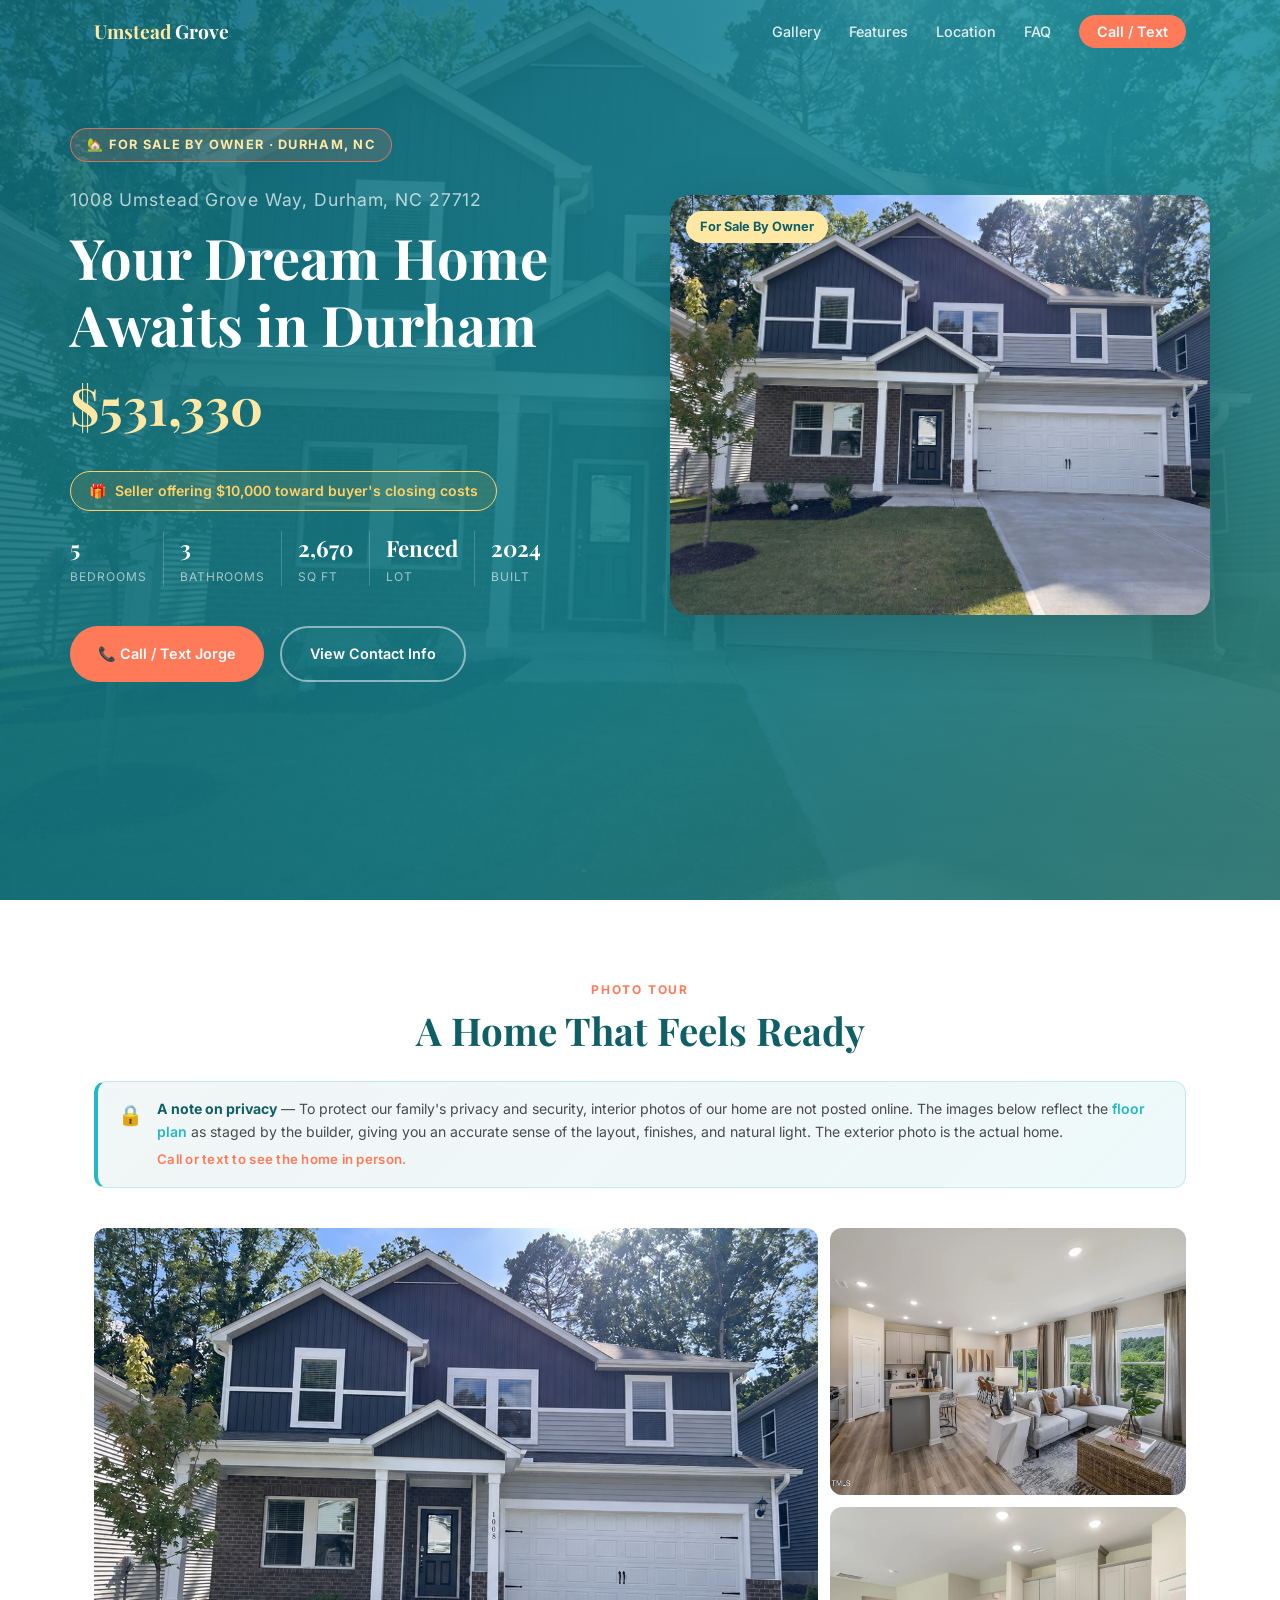
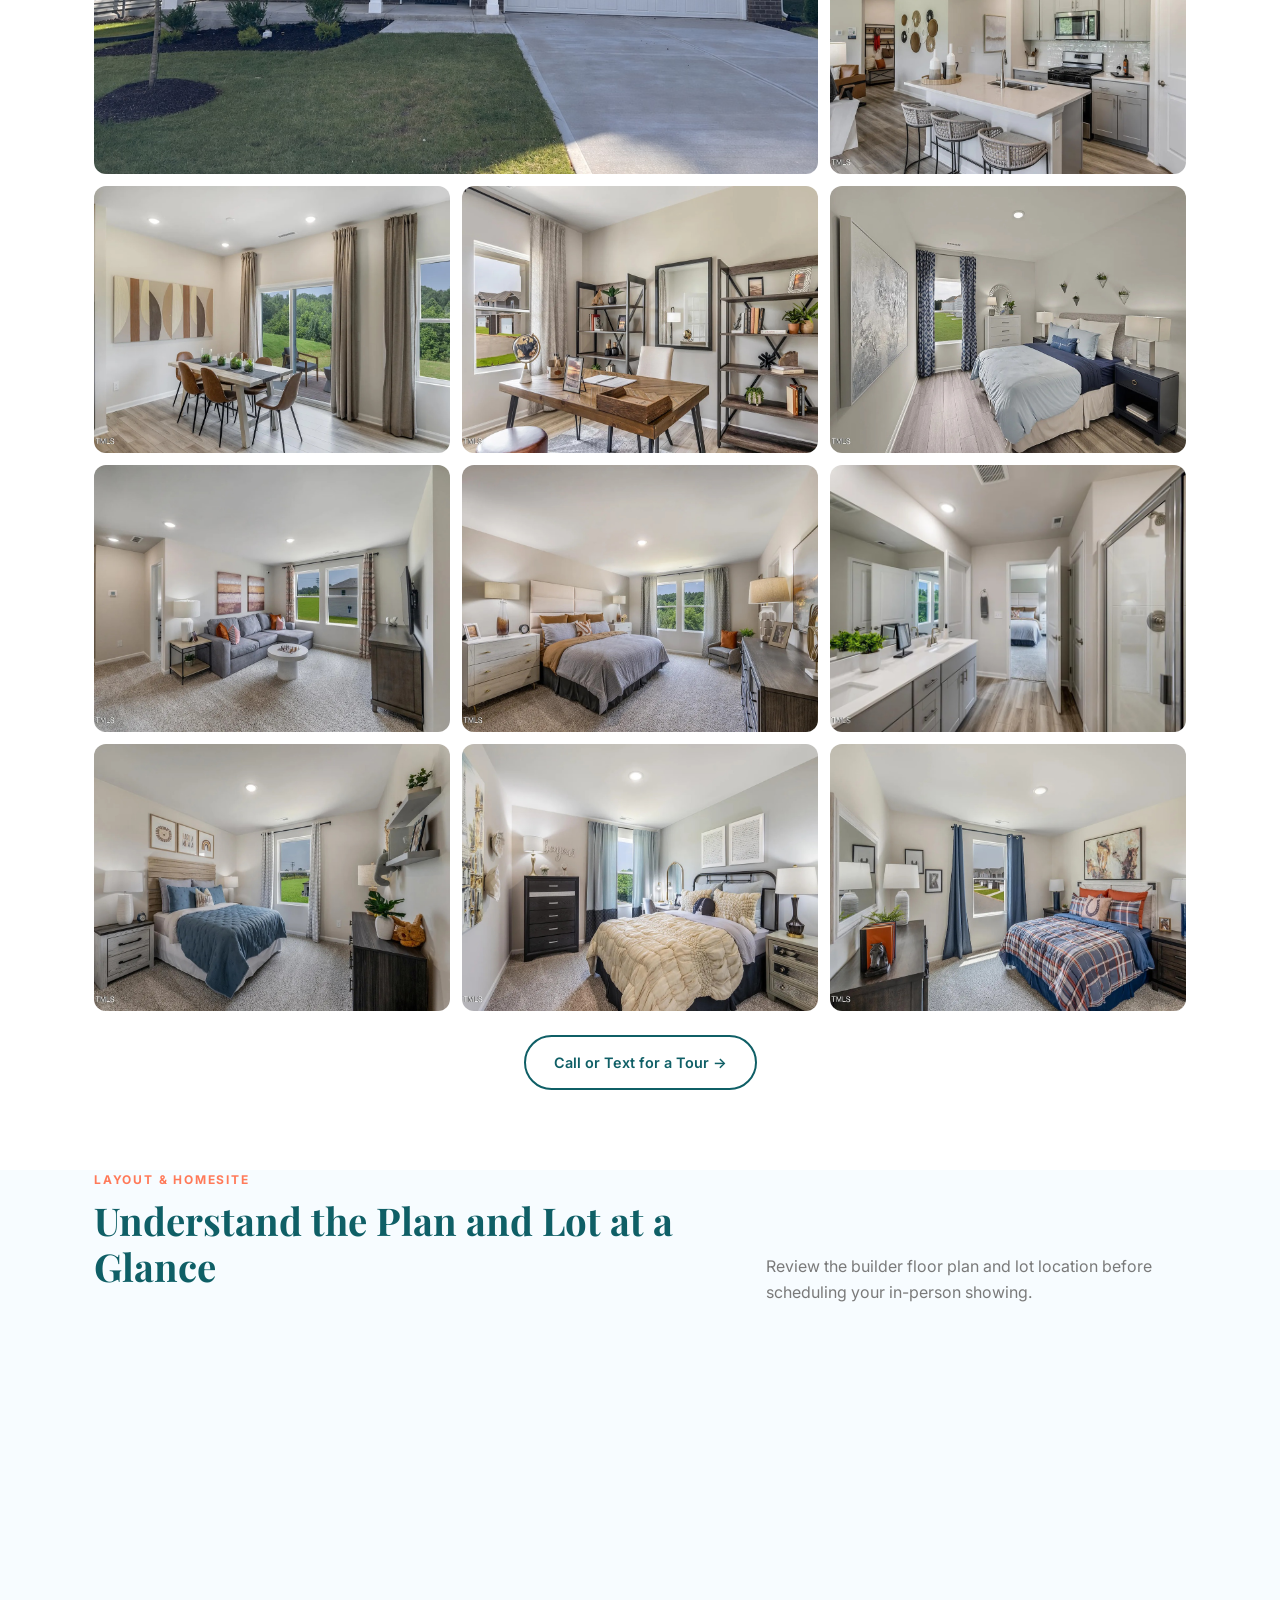
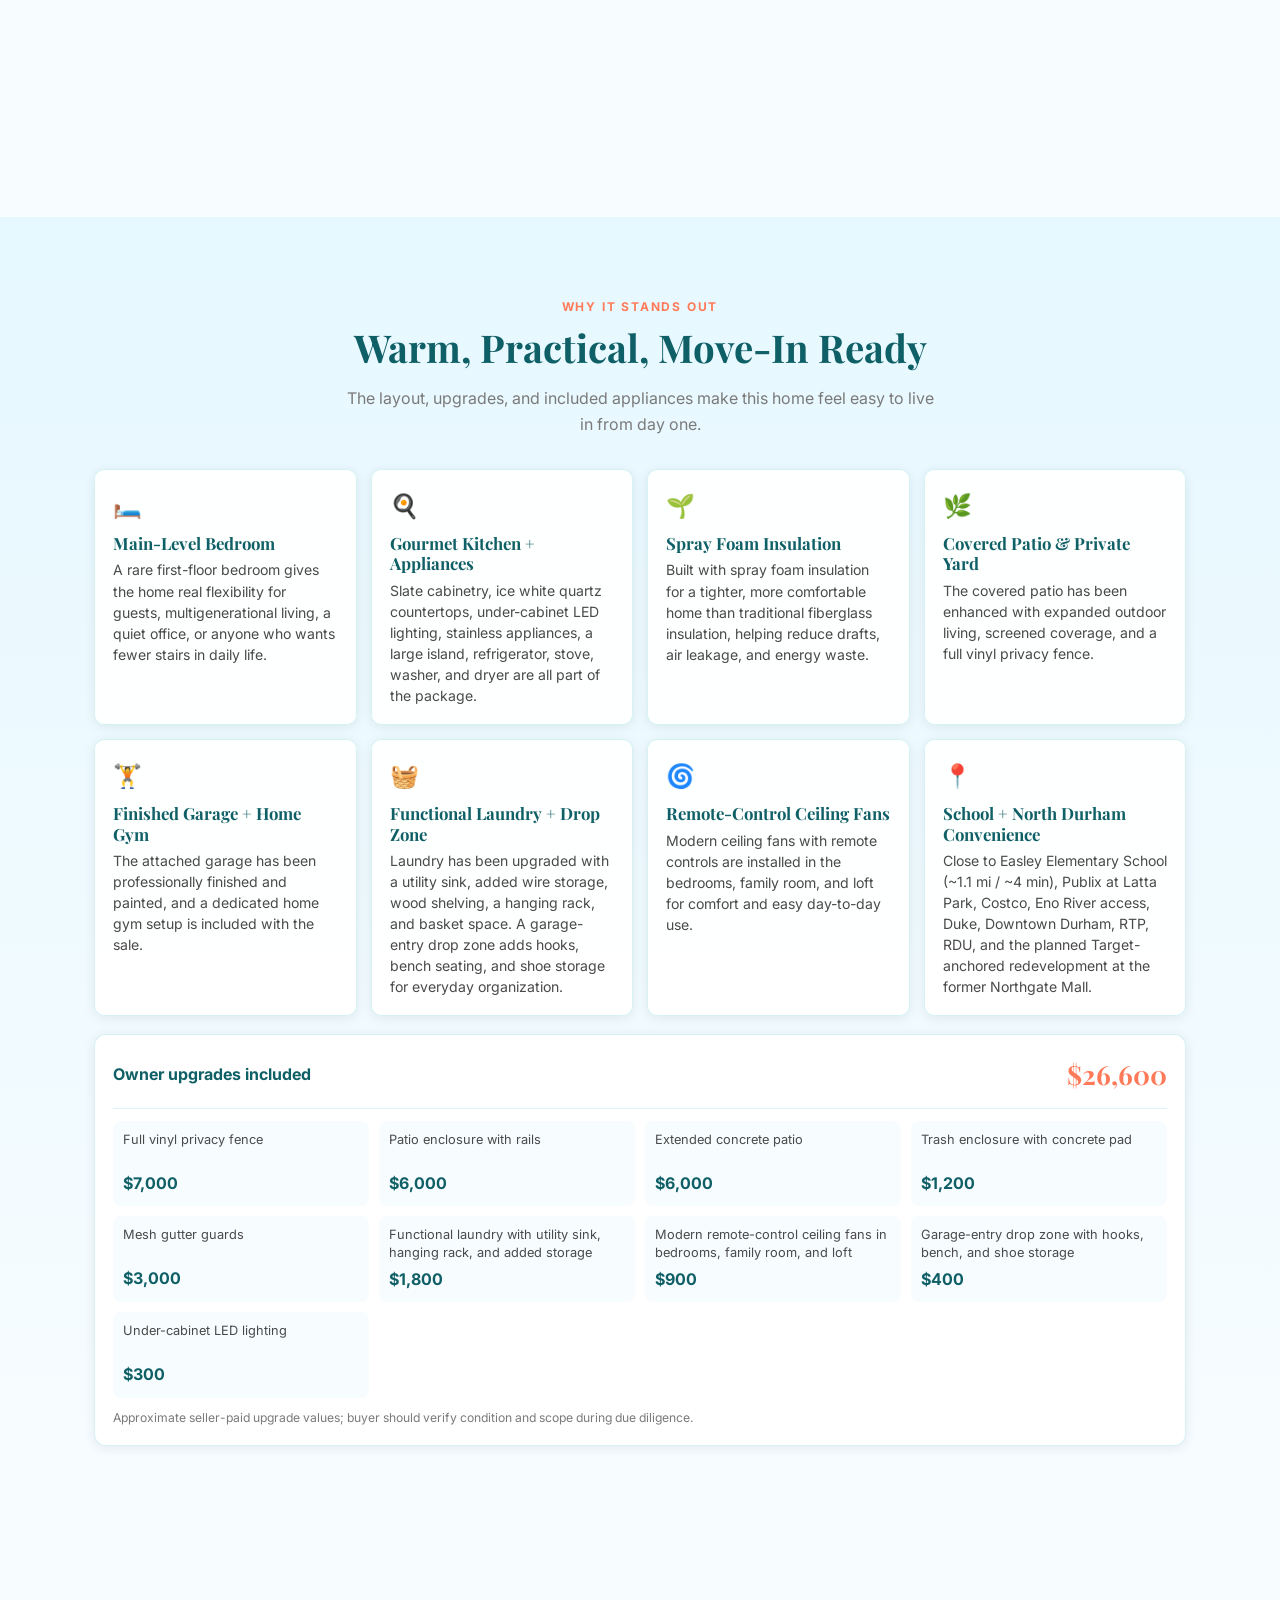
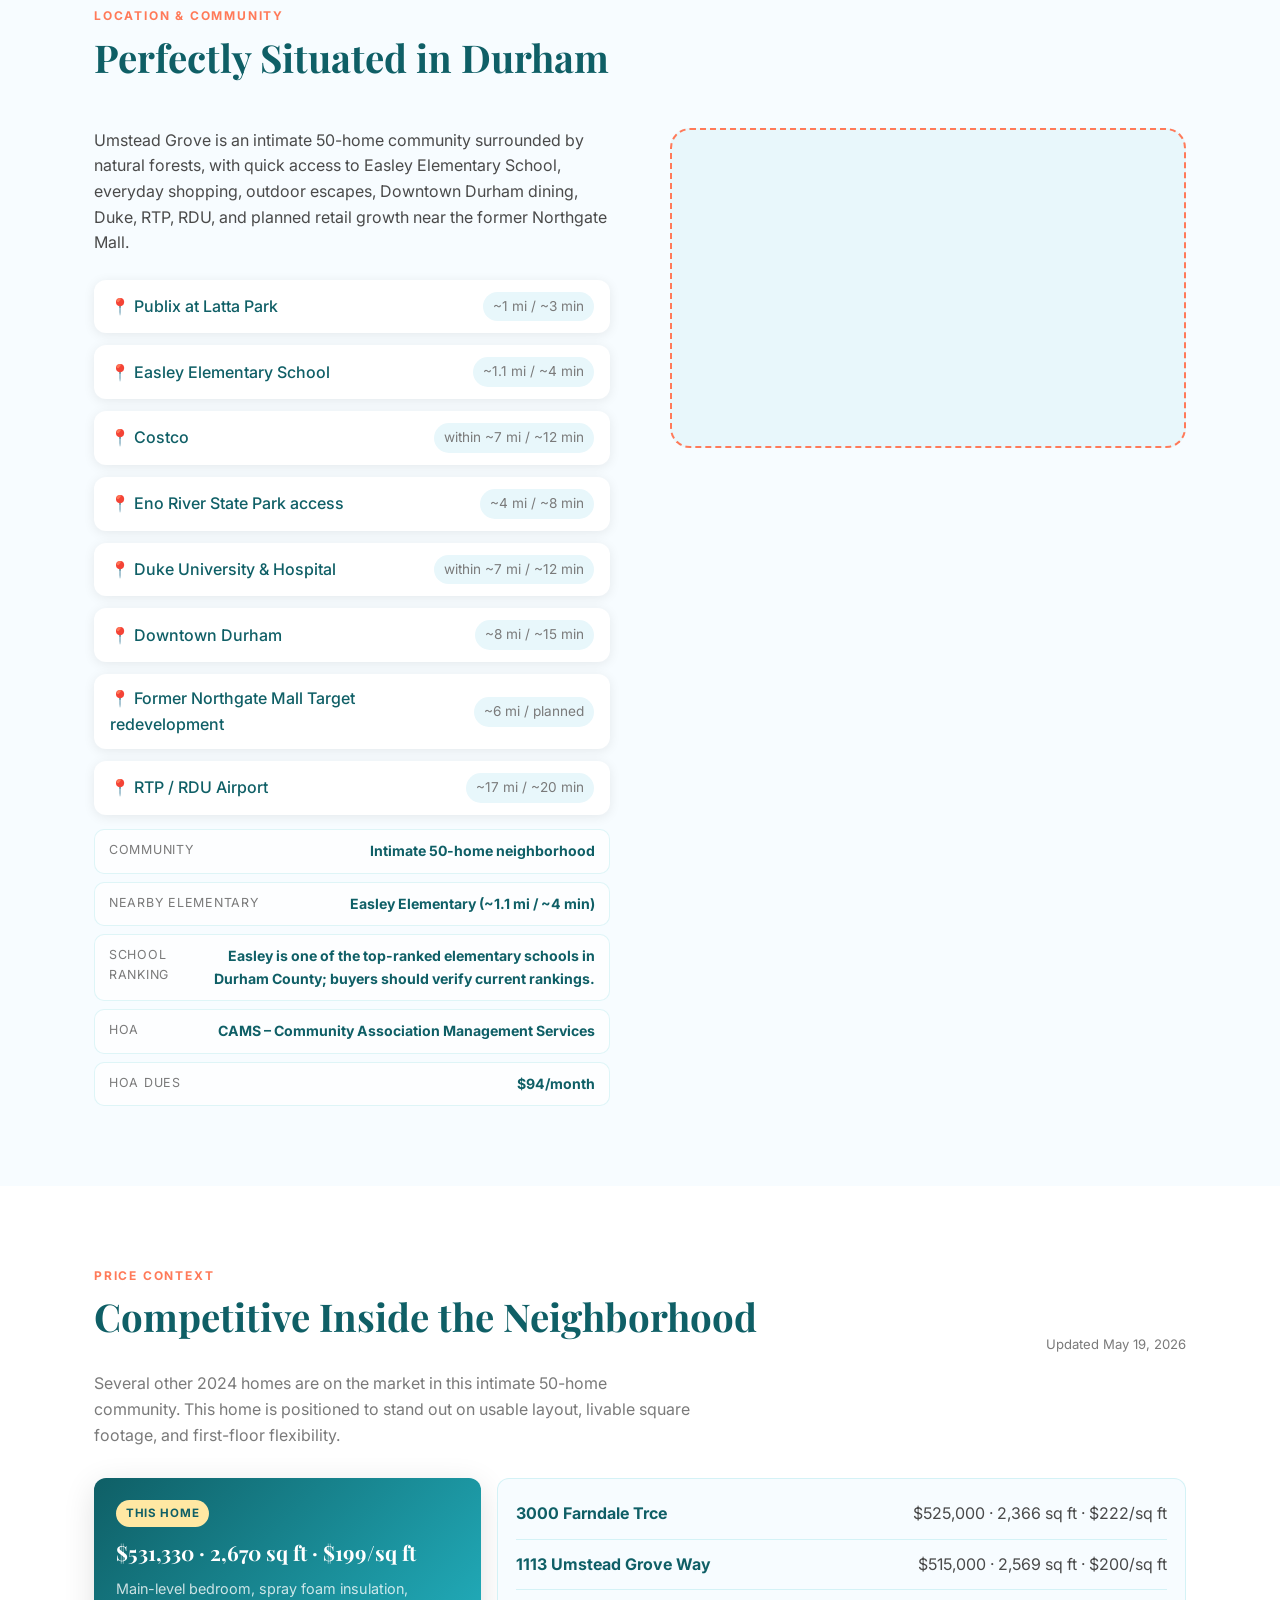
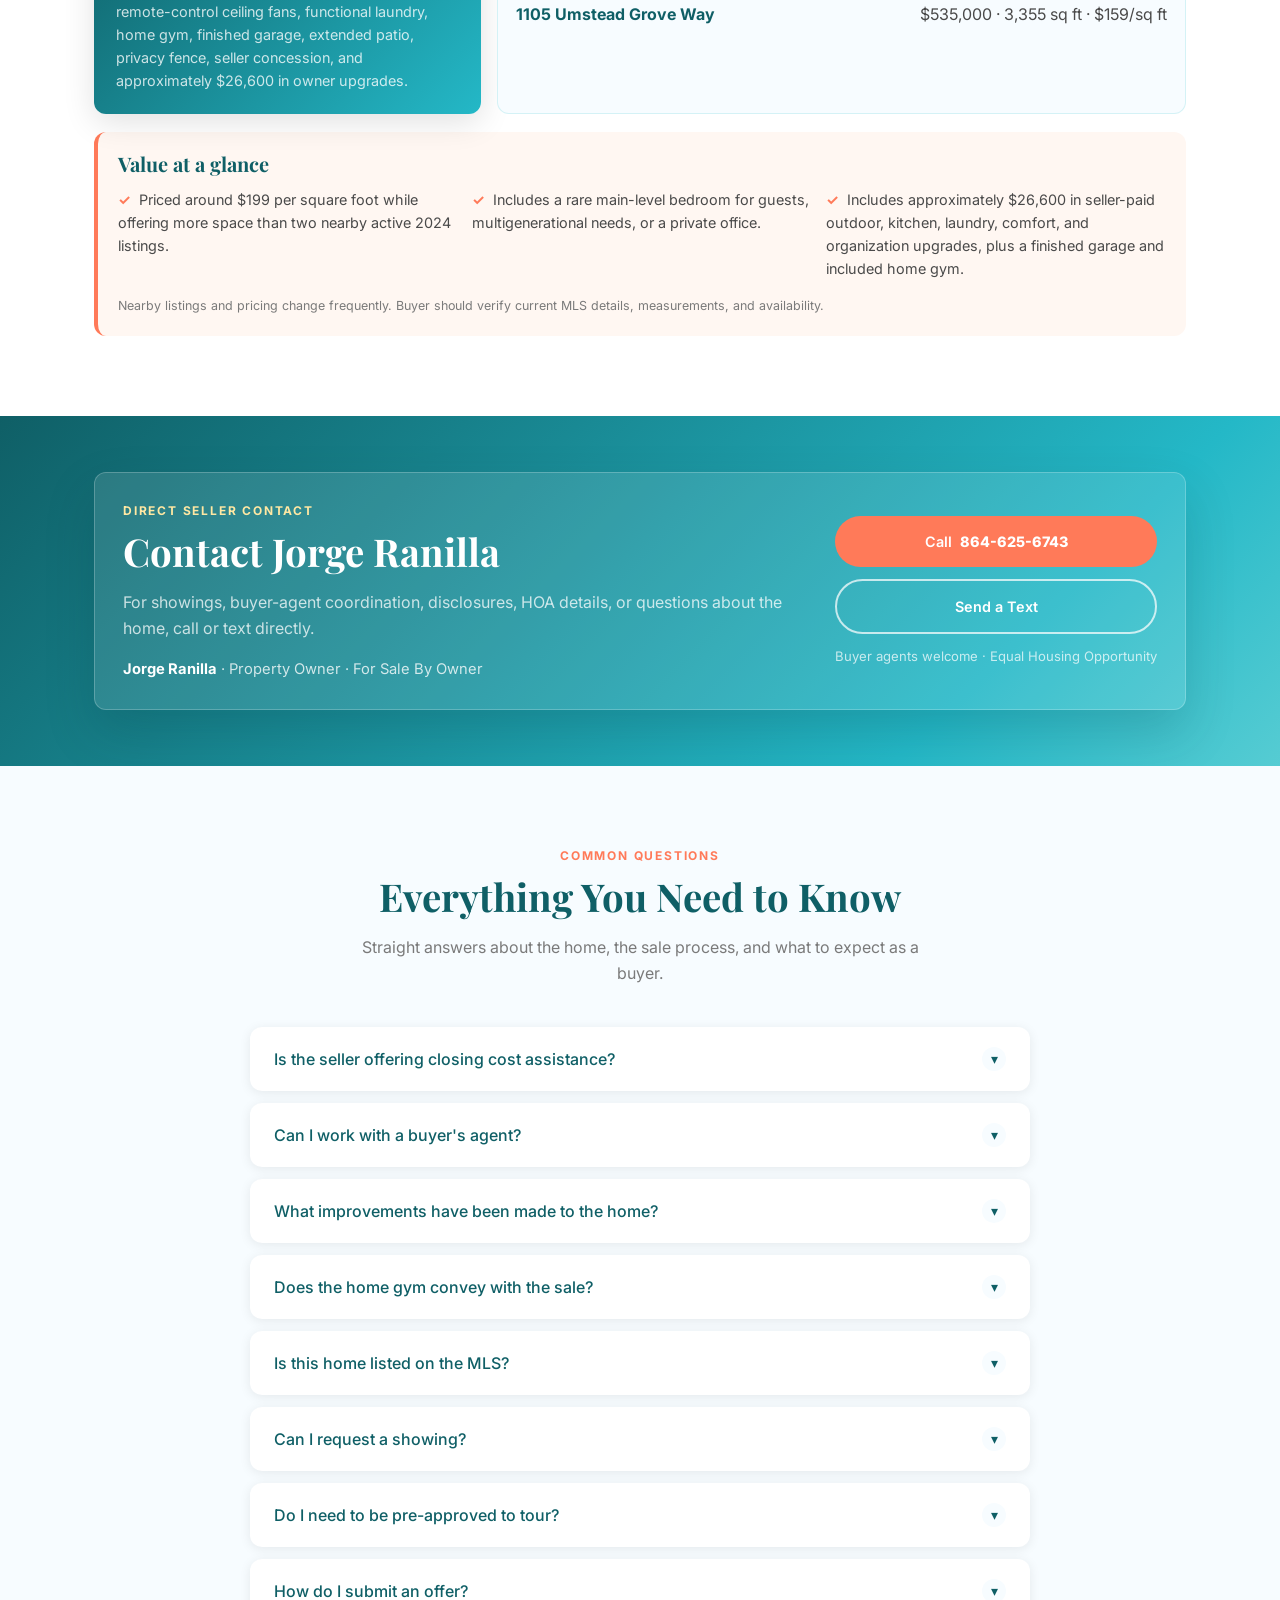
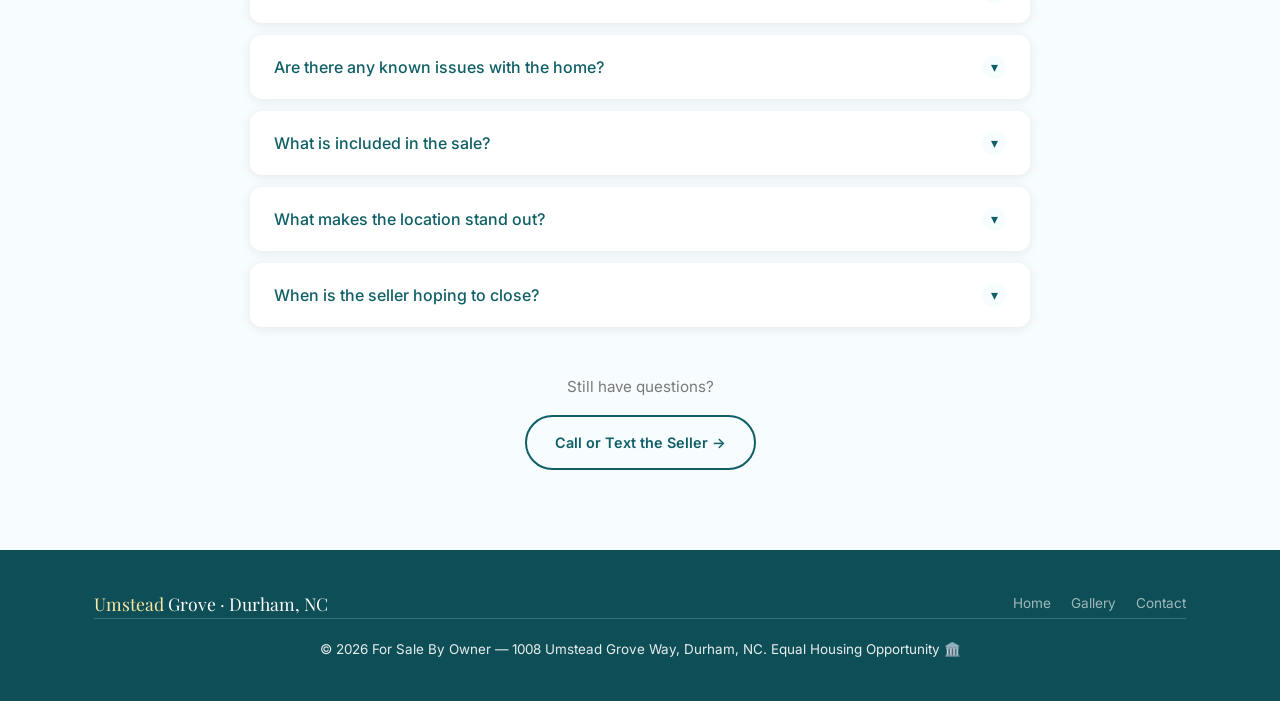
==== commit 4db1ac28: "Simplify contact section" ====
--- a/index.html
+++ b/index.html
@@ -196,64 +196,17 @@
 <!-- CONTACT -->
 <section id="contact">
   <div class="container">
-    <p class="section-label">Connect With Seller</p>
-    <h2 class="section-title">Call or Text Jorge Directly</h2>
-    <p class="section-sub">For showings, questions, buyer-agent coordination, or the buyer packet, reach out by phone or text.</p>
-    <div class="contact-grid">
-
-      <div class="contact-info-box reveal">
-
-        <div class="seller-card">
-          <div class="seller-avatar">JR</div>
-          <div class="seller-info">
-            <p class="seller-name" id="seller-name-display">Jorge Ranilla</p>
-            <p class="seller-role">Property Owner · For Sale By Owner</p>
-          </div>
-        </div>
-
-        <div class="contact-methods">
-          <a id="seller-phone-link" href="#" class="contact-method-row">
-            <span class="cm-icon">📞</span>
-            <span class="cm-body">
-              <span class="cm-label">Phone / Text</span>
-              <span class="cm-value" id="seller-phone-display">—</span>
-            </span>
-            <span class="cm-arrow">→</span>
-          </a>
-        </div>
-
-        <div class="expect-card">
-          <p class="expect-title">What to expect</p>
-          <ul class="expect-list">
-            <li>📅 Response within <strong>24 hours</strong></li>
-            <li>📞 Direct owner communication</li>
-            <li>🏡 No obligation to buy or offer</li>
-            <li>🤝 Buyer's agents welcome</li>
-          </ul>
-        </div>
-
-        <div class="fh-badge-full">
-          <span class="fh-icon">🏛️</span>
-          <span>Equal Housing Opportunity. This property is offered without regard to race, color, religion, national origin, sex, familial status, or disability.</span>
-        </div>
-
-      </div>
-
-      <div class="contact-card-panel contact-card reveal">
-        <h3 class="serif">Direct Seller Contact</h3>
-        <p class="contact-card-copy">Call or text Jorge for the fastest response about showings, buyer-agent coordination, offer questions, disclosures, or HOA details.</p>
-        <div class="direct-contact-actions">
-          <a href="tel:8646256743" class="btn btn-green btn-full">Call 864-625-6743</a>
-          <a href="sms:8646256743" class="btn btn-outline-green btn-full">Text 864-625-6743</a>
-        </div>
-        <div class="contact-note">
-          <h4>Helpful when you reach out</h4>
-          <ul>
-            <li>Your preferred day and time for a tour</li>
-            <li>Whether you are working with a buyer's agent</li>
-            <li>Any questions about financing, HOA documents, or the buyer packet</li>
-          </ul>
-        </div>
+    <div class="contact-compact reveal">
+      <div class="contact-compact-copy">
+        <p class="section-label">Direct Seller Contact</p>
+        <h2 class="section-title">Contact Jorge Ranilla</h2>
+        <p class="section-sub">For showings, buyer-agent coordination, disclosures, HOA details, or questions about the home, call or text directly.</p>
+        <p class="contact-owner-line"><span id="seller-name-display">Jorge Ranilla</span> · Property Owner · For Sale By Owner</p>
+      </div>
+      <div class="contact-compact-actions">
+        <a id="seller-phone-link" href="#" class="btn btn-primary contact-phone-action">Call <span id="seller-phone-display">864-625-6743</span></a>
+        <a href="sms:8646256743" class="btn btn-outline contact-text-action">Send a Text</a>
+        <p class="contact-compact-note">Buyer agents welcome · Equal Housing Opportunity</p>
       </div>
     </div>
   </div>
--- a/style.css
+++ b/style.css
@@ -250,61 +250,24 @@
 .faq-cta p { color: var(--text-light); font-size: 0.95rem; }
 
 /* ── CONTACT SECTION ─────────────────────────────────── */
-#contact { background: linear-gradient(135deg, #0f5f66 0%, #24b8c7 76%, #9ee9e4 135%); }
+#contact { background: linear-gradient(135deg, #0f5f66 0%, #24b8c7 76%, #9ee9e4 135%); padding: 56px 0; }
 #contact .section-label { color: var(--gold-light); }
 #contact .section-title { color: var(--white); }
-#contact .section-sub { color: rgba(255,255,255,0.7); }
-.contact-grid { display: grid; grid-template-columns: 1fr 1.6fr; gap: 60px; align-items: start; margin-top: 48px; }
-@media(max-width:900px) { .contact-grid { grid-template-columns: 1fr; } }
-.contact-info-box { display: flex; flex-direction: column; gap: 16px; }
-
-/* Seller card */
-.seller-card { display: flex; align-items: center; gap: 16px; background: rgba(255,255,255,0.12); border: 1px solid rgba(255,255,255,0.22); border-radius: var(--radius); padding: 20px; }
-.seller-avatar { width: 54px; height: 54px; border-radius: 50%; background: var(--gold-light); color: var(--green-dark); font-family: 'Playfair Display', serif; font-size: 1.15rem; font-weight: 700; display: flex; align-items: center; justify-content: center; flex-shrink: 0; box-shadow: 0 0 0 3px rgba(255,225,130,0.3); }
-.seller-info { display: flex; flex-direction: column; gap: 3px; }
-.seller-name { color: var(--white); font-weight: 700; font-size: 1.05rem; font-family: 'Playfair Display', serif; }
-.seller-role { color: rgba(255,255,255,0.55); font-size: 0.73rem; text-transform: uppercase; letter-spacing: 0.09em; }
-
-/* Contact method rows */
-.contact-methods { display: flex; flex-direction: column; gap: 10px; }
-.contact-method-row { display: flex; align-items: center; gap: 14px; background: rgba(255,255,255,0.09); border: 1px solid rgba(255,255,255,0.17); border-radius: var(--radius); padding: 14px 16px; transition: all var(--transition); text-decoration: none; }
-.contact-method-row:hover { background: rgba(255,255,255,0.18); border-color: var(--gold-light); transform: translateX(4px); }
-.cm-icon { font-size: 1.25rem; flex-shrink: 0; }
-.cm-body { display: flex; flex-direction: column; gap: 1px; flex: 1; min-width: 0; }
-.cm-label { font-size: 0.68rem; text-transform: uppercase; letter-spacing: 0.1em; color: rgba(255,255,255,0.48); font-weight: 600; }
-.cm-value { color: var(--white); font-weight: 600; font-size: 0.91rem; white-space: nowrap; overflow: hidden; text-overflow: ellipsis; }
-.cm-arrow { color: var(--gold-light); font-size: 1rem; flex-shrink: 0; transition: transform var(--transition); }
-.contact-method-row:hover .cm-arrow { transform: translateX(3px); }
-
-/* What to expect */
-.expect-card { background: rgba(255,255,255,0.07); border: 1px solid rgba(255,255,255,0.13); border-radius: var(--radius); padding: 18px 20px; }
-.expect-title { color: var(--gold-light); font-size: 0.7rem; text-transform: uppercase; letter-spacing: 0.13em; font-weight: 700; margin-bottom: 12px; }
-.expect-list { list-style: none; display: flex; flex-direction: column; gap: 8px; }
-.expect-list li { color: rgba(255,255,255,0.8); font-size: 0.87rem; }
-.expect-list li strong { color: var(--white); }
-
-/* Fair Housing full badge */
-.fh-badge-full { display: flex; align-items: flex-start; gap: 10px; background: rgba(255,255,255,0.06); border: 1px solid rgba(255,255,255,0.12); border-radius: var(--radius); padding: 13px 15px; font-size: 0.77rem; color: rgba(255,255,255,0.55); line-height: 1.55; }
-.fh-badge-full .fh-icon { font-size: 1.05rem; flex-shrink: 0; margin-top: 1px; }
-
-/* Legacy cards */
-.info-card { background: rgba(255,255,255,0.13); border: 1px solid rgba(255,255,255,0.22); border-radius: var(--radius); padding: 20px; }
-.info-card h4 { color: var(--gold-light); margin-bottom: 8px; font-family: 'Playfair Display', serif; }
-.info-card p, .info-card a { color: rgba(255,255,255,0.8); font-size: 0.9rem; }
-.info-card a:hover { color: var(--gold-light); }
-.preapproval-box { background: rgba(255,183,3,0.16); border: 1px solid rgba(255,209,102,0.45); border-radius: var(--radius); padding: 20px; }
-.preapproval-box h4 { color: var(--gold-light); margin-bottom: 8px; }
-.preapproval-box p { color: rgba(255,255,255,0.75); font-size: 0.88rem; }
-
-/* ── CONTACT CARD ────────────────────────────────────── */
-.contact-card-panel { background: var(--white); border-radius: var(--radius-lg); padding: 40px; box-shadow: var(--shadow-lg); }
-.contact-card-panel h3 { color: var(--green-dark); margin-bottom: 24px; font-size: 1.4rem; }
-.contact-card-copy { color: var(--text-mid); margin: -8px 0 24px; }
-.direct-contact-actions { display: grid; gap: 12px; margin-bottom: 26px; }
-.contact-note { background: var(--cream); border: 1px solid var(--cream-dark); border-radius: var(--radius); padding: 20px; }
-.contact-note h4 { color: var(--green-dark); font-size: 0.95rem; margin-bottom: 10px; }
-.contact-note ul { margin-left: 18px; color: var(--text-mid); font-size: 0.92rem; }
-.contact-note li + li { margin-top: 6px; }
+#contact .section-sub { color: rgba(255,255,255,0.75); max-width: 660px; margin: 0; }
+.contact-compact { display: grid; grid-template-columns: minmax(0, 1fr) auto; gap: 30px; align-items: center; background: rgba(255,255,255,0.11); border: 1px solid rgba(255,255,255,0.22); border-radius: var(--radius); padding: 28px; box-shadow: 0 22px 50px rgba(7,50,54,0.18); }
+.contact-owner-line { color: rgba(255,255,255,0.78); font-size: 0.92rem; margin-top: 16px; }
+.contact-owner-line span { color: var(--white); font-weight: 700; }
+.contact-compact-actions { display: grid; gap: 12px; min-width: 230px; }
+.contact-phone-action, .contact-text-action { justify-content: center; min-height: 48px; white-space: nowrap; }
+.contact-phone-action span { font-weight: 800; }
+.contact-text-action { border-color: rgba(255,255,255,0.72); color: var(--white); }
+.contact-text-action:hover { background: rgba(255,255,255,0.12); border-color: var(--gold-light); }
+.contact-compact-note { color: rgba(255,255,255,0.72); font-size: 0.82rem; text-align: center; }
+@media(max-width:780px) {
+  #contact { padding: 42px 0; }
+  .contact-compact { grid-template-columns: 1fr; padding: 22px; gap: 20px; }
+  .contact-compact-actions { min-width: 0; }
+}
 /* ── LEGAL BAR ───────────────────────────────────────── */
 #legal { background: var(--cream-dark); padding: 40px 0; }
 .legal-cards { display: grid; grid-template-columns: repeat(auto-fit, minmax(260px, 1fr)); gap: 16px; }
